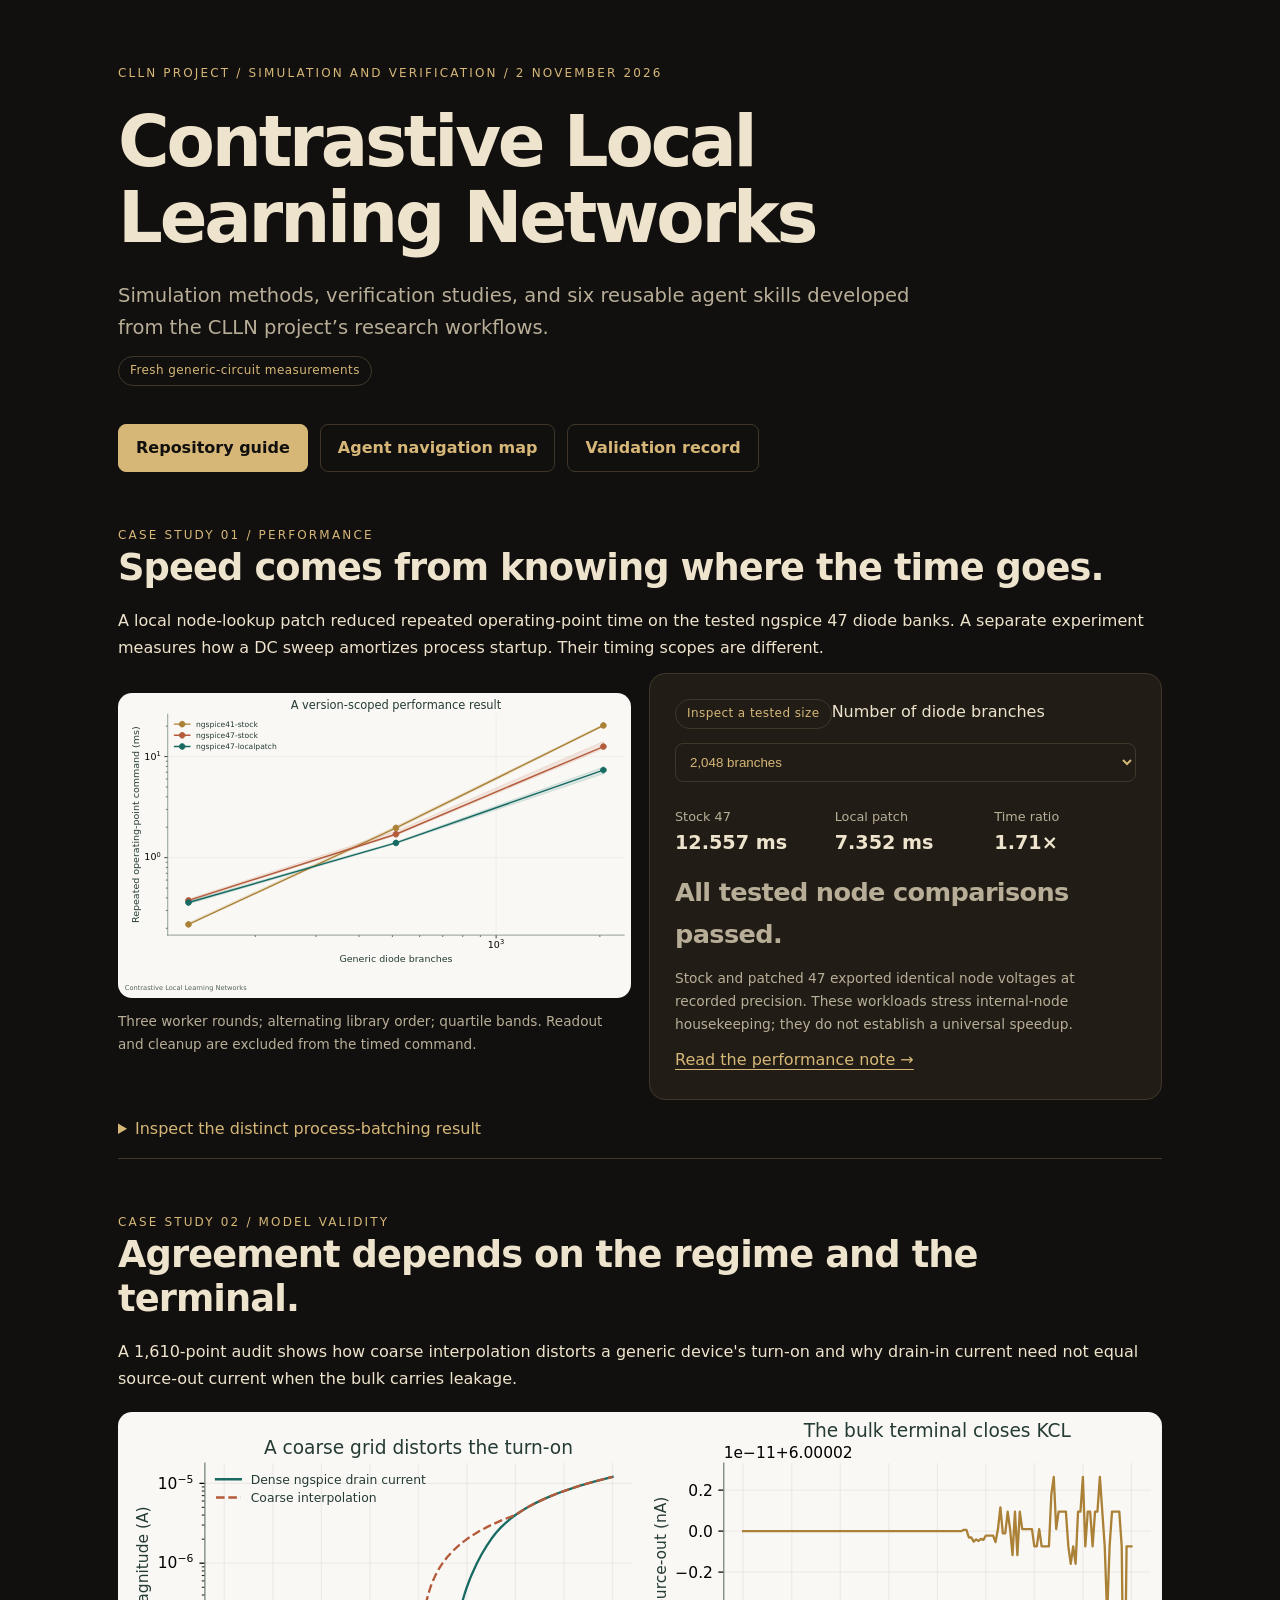
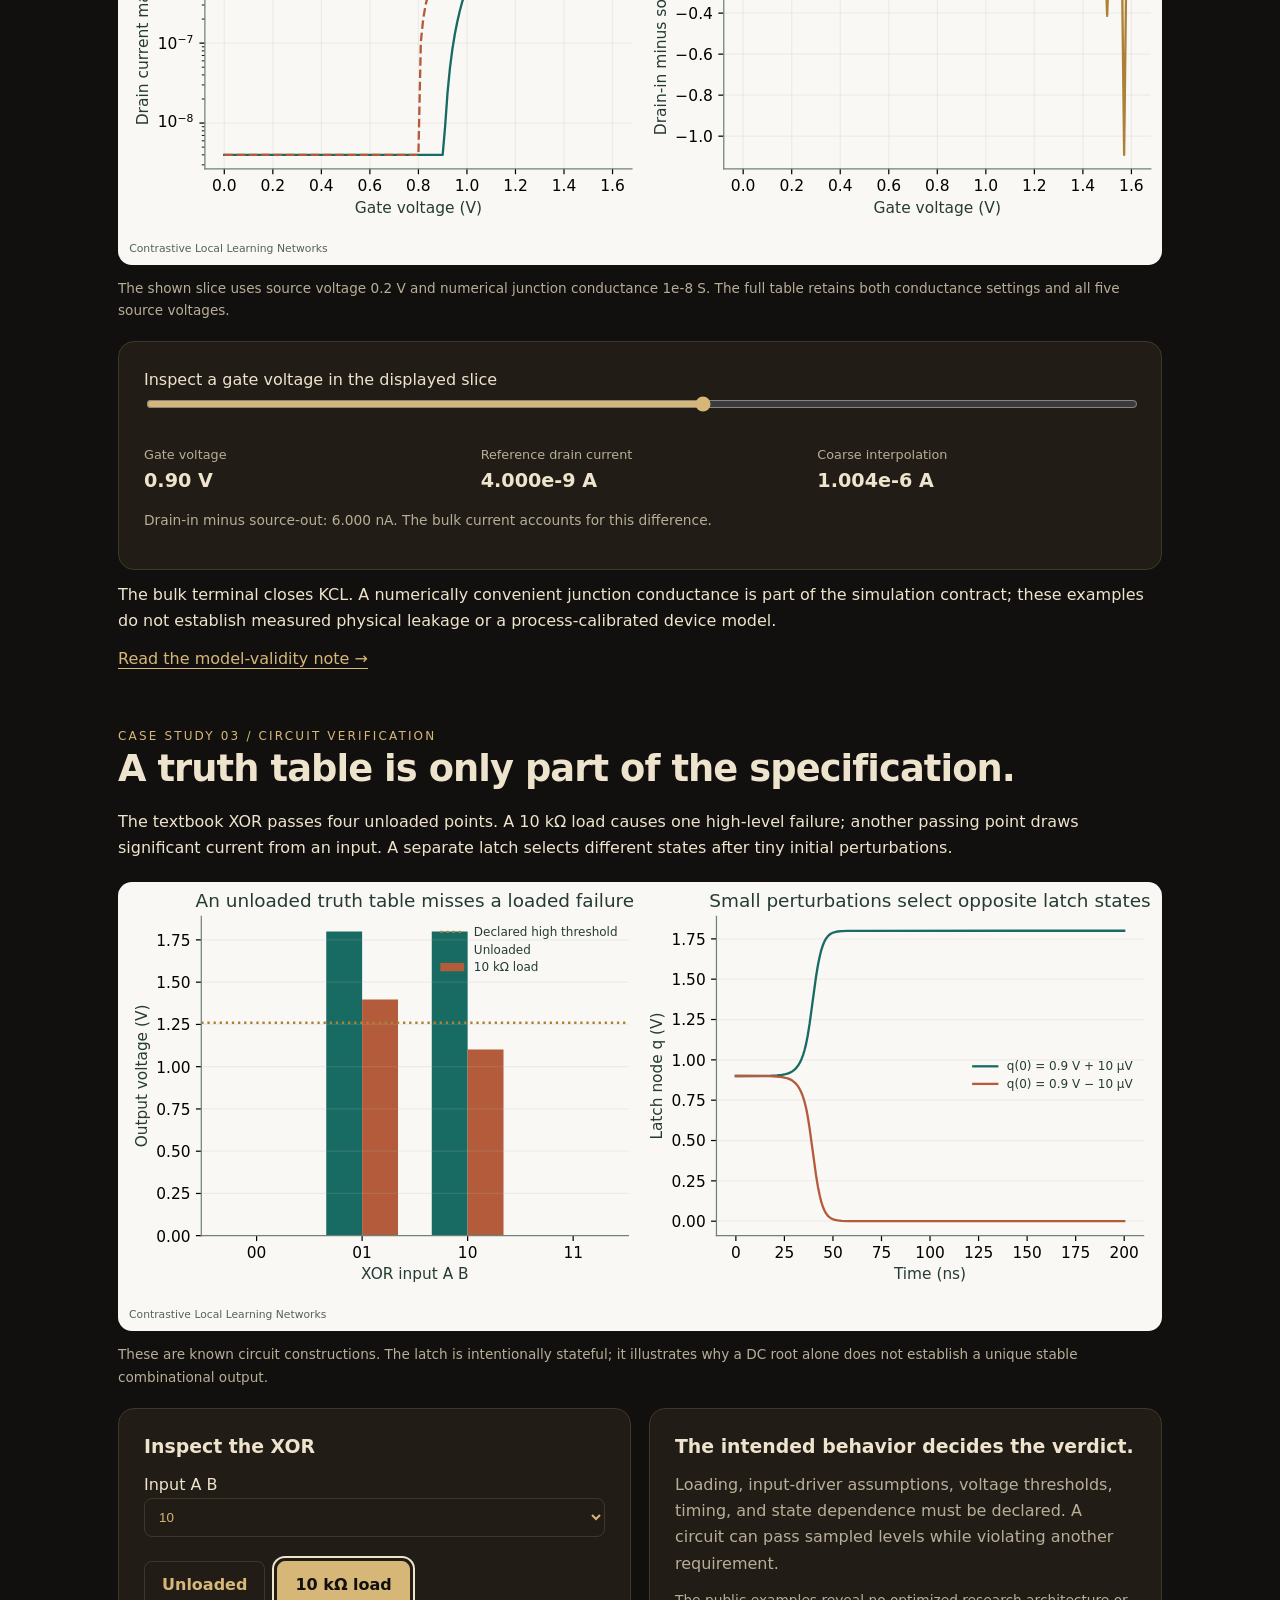
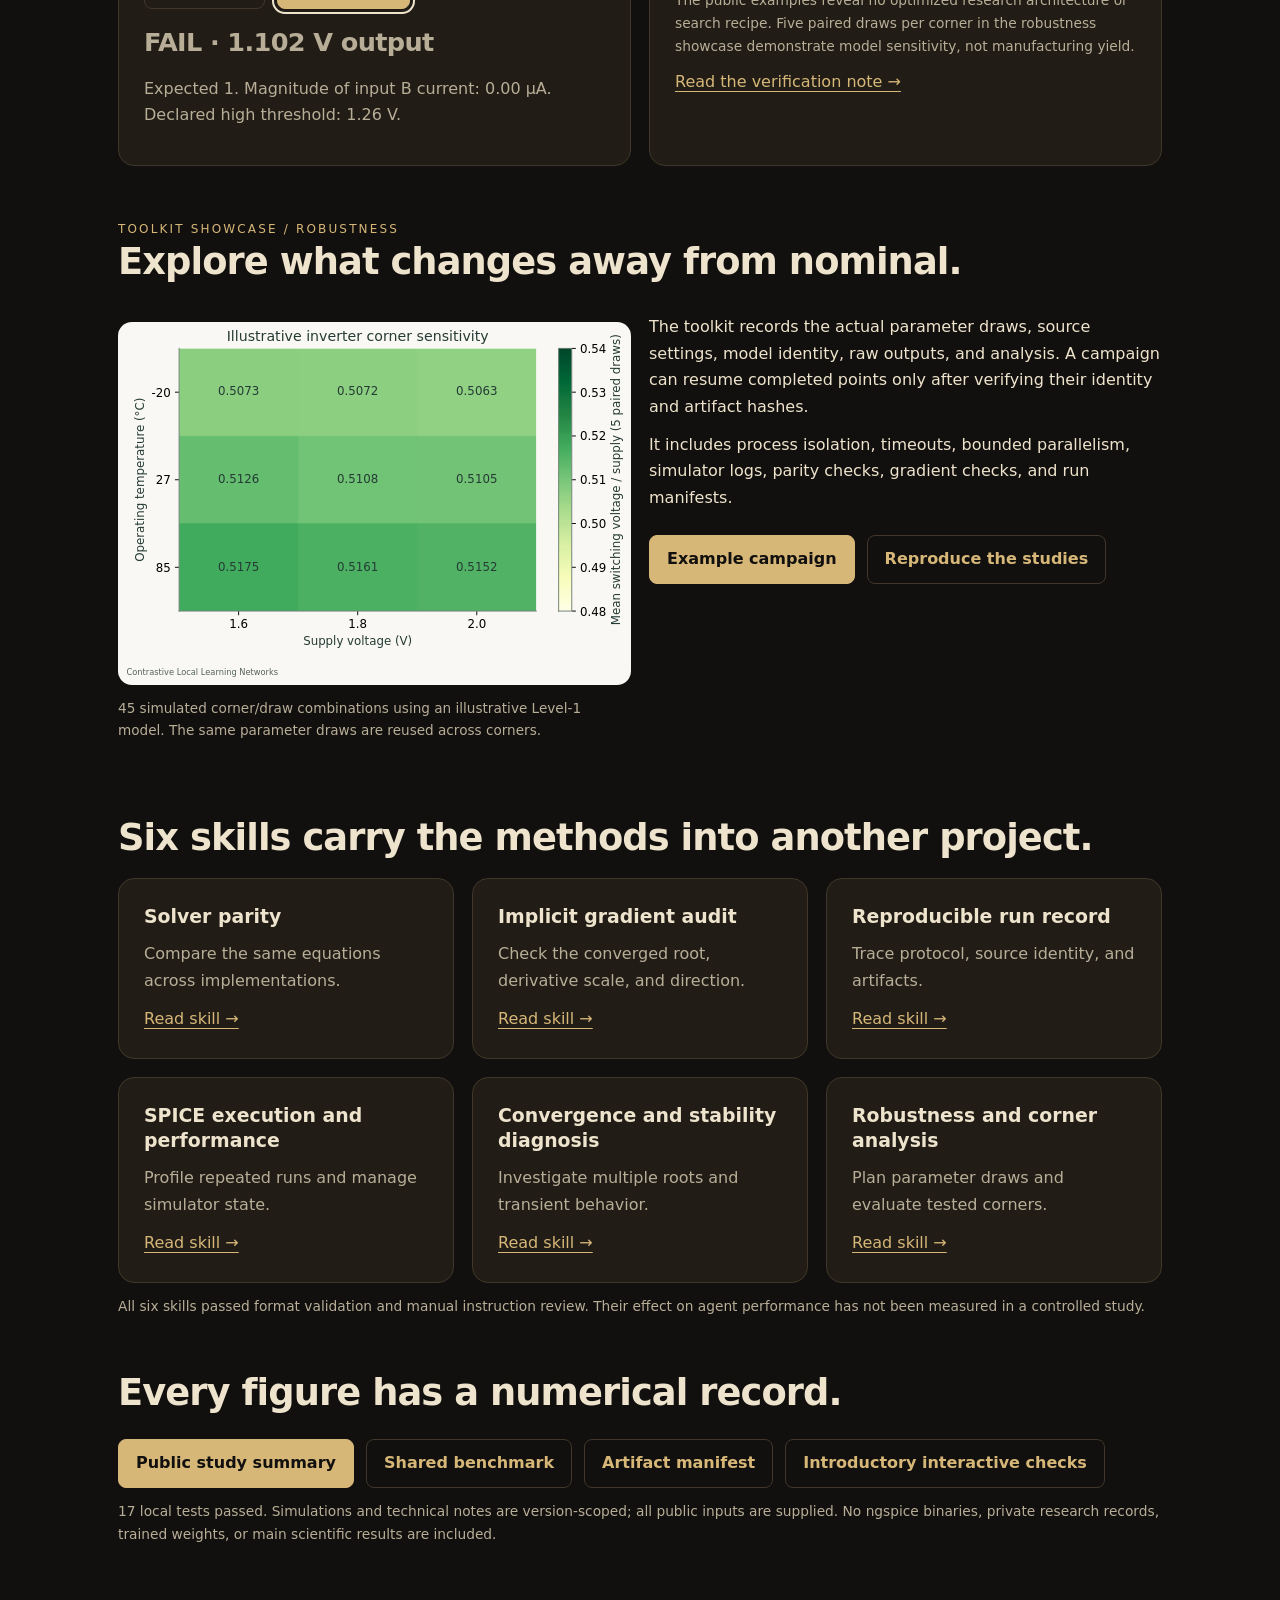
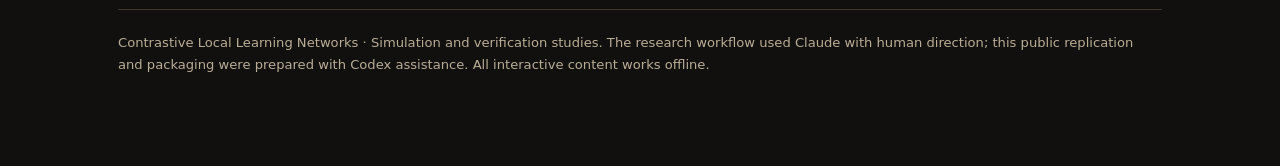
==== docs/index.html @ 623d4ed5 "CLLN simulation methods, verification studies, and reusable skills" ====
<!doctype html><html lang="en"><head><meta charset="utf-8"><meta name="viewport" content="width=device-width,initial-scale=1"><title>Contrastive Local Learning Networks · case studies</title><link rel="stylesheet" href="theme.css"></head><body><main>
<header><div class="eyebrow">CLLN project / simulation and verification / 2 November 2026</div><h1>Contrastive Local<br>Learning Networks</h1><p class="lead">Simulation methods, verification studies, and six reusable agent skills developed from the CLLN project’s research workflows.</p><span class="badge">Fresh generic-circuit measurements</span><div class="actions"><a class="button" href="../README.md">Repository guide</a><a class="button secondary" href="../AGENTS.md">Agent navigation map</a><a class="button secondary" href="validation.md">Validation record</a></div></header>
<section id="performance"><div class="eyebrow">Case study 01 / performance</div><h2>Speed comes from knowing where the time goes.</h2><p>A local node-lookup patch reduced repeated operating-point time on the tested ngspice 47 diode banks. A separate experiment measures how a DC sweep amortizes process startup. Their timing scopes are different.</p><div class="grid two"><figure><img src="figures/shared-performance.svg" alt="Repeated operating-point timing versus diode branches for stock and patched ngspice 47 and a historical ngspice 41 control"><figcaption>Three worker rounds; alternating library order; quartile bands. Readout and cleanup are excluded from the timed command.</figcaption></figure><div class="card"><span class="badge">Inspect a tested size</span><label for="size">Number of diode branches</label><select id="size" class="secondary" style="padding:10px;width:100%;border-radius:8px"><option value="128">128 branches</option><option value="512">512 branches</option><option value="2048" selected>2,048 branches</option></select><div class="kv"><div><span>Stock 47</span><strong id="stock-time"></strong></div><div><span>Local patch</span><strong id="patch-time"></strong></div><div><span>Time ratio</span><strong id="speed-ratio"></strong></div></div><p class="result good">All tested node comparisons passed.</p><p class="fine">Stock and patched 47 exported identical node voltages at recorded precision. These workloads stress internal-node housekeeping; they do not establish a universal speedup.</p><a href="case-studies/01-simulation-performance.pdf">Read the performance note →</a></div></div><details><summary>Inspect the distinct process-batching result</summary><img style="max-width:740px;width:100%" src="figures/batch-performance.svg" alt="Timing ratios for nine separate CLI processes versus one sweep"><p>Nine fresh processes versus one DC sweep, including startup, simulation, and readout. This comparison does not isolate a source patch.</p></details></section>
<section id="validity"><div class="eyebrow">Case study 02 / model validity</div><h2>Agreement depends on the regime and the terminal.</h2><p>A 1,610-point audit shows how coarse interpolation distorts a generic device's turn-on and why drain-in current need not equal source-out current when the bulk carries leakage.</p><figure><img src="figures/approximation-failures.svg" alt="Dense and coarse device current traces, and the nonzero difference between drain-in and source-out currents"><figcaption>The shown slice uses source voltage 0.2 V and numerical junction conductance 1e-8 S. The full table retains both conductance settings and all five source voltages.</figcaption></figure><div class="card"><label for="gate">Inspect a gate voltage in the displayed slice</label><input id="gate" type="range" min="0" max="160" value="90"><div class="kv"><div><span>Gate voltage</span><strong id="gate-v"></strong></div><div><span>Reference drain current</span><strong id="drain-i"></strong></div><div><span>Coarse interpolation</span><strong id="coarse-i"></strong></div></div><p class="fine" id="terminal-difference"></p></div><p>The bulk terminal closes KCL. A numerically convenient junction conductance is part of the simulation contract; these examples do not establish measured physical leakage or a process-calibrated device model.</p><a href="case-studies/02-model-validity.pdf">Read the model-validity note →</a></section>
<section id="verification"><div class="eyebrow">Case study 03 / circuit verification</div><h2>A truth table is only part of the specification.</h2><p>The textbook XOR passes four unloaded points. A 10 kΩ load causes one high-level failure; another passing point draws significant current from an input. A separate latch selects different states after tiny initial perturbations.</p><figure><img src="figures/circuit-verification.svg" alt="XOR output levels with and without load and two latch perturbation trajectories"><figcaption>These are known circuit constructions. The latch is intentionally stateful; it illustrates why a DC root alone does not establish a unique stable combinational output.</figcaption></figure><div class="grid two"><div class="card"><h3>Inspect the XOR</h3><label for="ab">Input A B</label><select id="ab" class="secondary" style="padding:10px;width:100%;border-radius:8px"><option>00</option><option>01</option><option selected>10</option><option>11</option></select><div class="actions"><button id="unloaded" aria-pressed="false" class="secondary">Unloaded</button><button id="loaded" aria-pressed="true">10 kΩ load</button></div><p id="logic-status" class="result" aria-live="polite"></p><p id="logic-detail"></p></div><div class="card"><h3>The intended behavior decides the verdict.</h3><p>Loading, input-driver assumptions, voltage thresholds, timing, and state dependence must be declared. A circuit can pass sampled levels while violating another requirement.</p><p class="fine">The public examples reveal no optimized research architecture or search recipe. Five paired draws per corner in the robustness showcase demonstrate model sensitivity, not manufacturing yield.</p><a href="case-studies/03-circuit-verification.pdf">Read the verification note →</a></div></div></section>
<section id="robustness"><div class="eyebrow">Toolkit showcase / robustness</div><h2>Explore what changes away from nominal.</h2><div class="grid two"><figure><img src="figures/robustness-corners.svg" alt="Inverter switching-voltage fraction across supply and temperature corners"><figcaption>45 simulated corner/draw combinations using an illustrative Level-1 model. The same parameter draws are reused across corners.</figcaption></figure><div><p>The toolkit records the actual parameter draws, source settings, model identity, raw outputs, and analysis. A campaign can resume completed points only after verifying their identity and artifact hashes.</p><p>It includes process isolation, timeouts, bounded parallelism, simulator logs, parity checks, gradient checks, and run manifests.</p><div class="actions"><a class="button" href="../examples/inverter-campaign.json">Example campaign</a><a class="button secondary" href="reproduction.md">Reproduce the studies</a></div></div></div></section>
<section id="skills"><h2>Six skills carry the methods into another project.</h2><div class="grid"><article class="card"><h3>Solver parity</h3><p>Compare the same equations across implementations.</p><a href="../skills/solver-parity/SKILL.md">Read skill →</a></article><article class="card"><h3>Implicit gradient audit</h3><p>Check the converged root, derivative scale, and direction.</p><a href="../skills/implicit-gradient-audit/SKILL.md">Read skill →</a></article><article class="card"><h3>Reproducible run record</h3><p>Trace protocol, source identity, and artifacts.</p><a href="../skills/reproducible-run-record/SKILL.md">Read skill →</a></article><article class="card"><h3>SPICE execution and performance</h3><p>Profile repeated runs and manage simulator state.</p><a href="../skills/spice-execution-performance/SKILL.md">Read skill →</a></article><article class="card"><h3>Convergence and stability diagnosis</h3><p>Investigate multiple roots and transient behavior.</p><a href="../skills/convergence-stability-diagnosis/SKILL.md">Read skill →</a></article><article class="card"><h3>Robustness and corner analysis</h3><p>Plan parameter draws and evaluate tested corners.</p><a href="../skills/robustness-corner-analysis/SKILL.md">Read skill →</a></article></div><p class="fine">All six skills passed format validation and manual instruction review. Their effect on agent performance has not been measured in a controlled study.</p></section>
<section id="evidence"><h2>Every figure has a numerical record.</h2><div class="actions"><a class="button" href="../results/public/summary.json">Public study summary</a><a class="button secondary" href="../results/shared-benchmark/summary.json">Shared benchmark</a><a class="button secondary" href="../results/public/manifest.json">Artifact manifest</a><a class="button secondary" href="walkthrough.html">Introductory interactive checks</a></div><p class="fine">17 local tests passed. Simulations and technical notes are version-scoped; all public inputs are supplied. No ngspice binaries, private research records, trained weights, or main scientific results are included.</p></section>
<footer>Contrastive Local Learning Networks · Simulation and verification studies. The research workflow used Claude with human direction; this public replication and packaging were prepared with Codex assistance. All interactive content works offline.</footer></main><script id="records" type="application/json">{"shared": {"reference_label": "ngspice47-stock", "libraries": {"ngspice47-stock": {"version": "ngspice-47", "klu_enabled": true, "library_sha256": "839a9ac4eeebd0dcf1b819c436999357025070700a6e4b3c24d2d27330be8196", "python": "3.11.13"}, "ngspice47-localpatch": {"version": "ngspice-47", "klu_enabled": true, "library_sha256": "3b3d29fa6c2f2f13d71214499ca2ba5b0a66bf9cce37ceef03983a332153d502", "python": "3.11.13"}, "ngspice41-stock": {"version": "ngspice-41", "klu_enabled": false, "library_sha256": "39d764ca0e3354a4feccc674bb0516221a762ab2433de25902436e4e71dc28b4", "python": "3.11.13"}}, "timing_scope": "Synchronous ngspice run command, including wrapper and simulator setup/teardown; excludes alter/read/cleanup", "load_order_by_repetition": [["ngspice47-stock", "ngspice47-localpatch", "ngspice41-stock"], ["ngspice41-stock", "ngspice47-localpatch", "ngspice47-stock"], ["ngspice47-stock", "ngspice47-localpatch", "ngspice41-stock"]], "repetitions": 3, "samples_per_repetition": 9, "warmup_solves": 2, "sizes": [128, 512, 2048], "comparisons": [{"label": "ngspice47-stock", "branches": 128, "median_op_seconds": 0.00037772953510284424, "p25_op_seconds": 0.00036910921335220337, "p75_op_seconds": 0.00039044395089149475, "reference_to_candidate_ratio": 1.0, "max_all_node_voltage_error_v": 0.0, "parity_passed": true}, {"label": "ngspice47-stock", "branches": 512, "median_op_seconds": 0.0017035529017448425, "p25_op_seconds": 0.0016640648245811462, "p75_op_seconds": 0.0018234997987747192, "reference_to_candidate_ratio": 1.0, "max_all_node_voltage_error_v": 0.0, "parity_passed": true}, {"label": "ngspice47-stock", "branches": 2048, "median_op_seconds": 0.012557286769151688, "p25_op_seconds": 0.011939503252506256, "p75_op_seconds": 0.014081262052059174, "reference_to_candidate_ratio": 1.0, "max_all_node_voltage_error_v": 0.0, "parity_passed": true}, {"label": "ngspice47-localpatch", "branches": 128, "median_op_seconds": 0.0003595612943172455, "p25_op_seconds": 0.0003475695848464966, "p75_op_seconds": 0.00037169456481933594, "reference_to_candidate_ratio": 1.0505289114060443, "max_all_node_voltage_error_v": 0.0, "parity_passed": true}, {"label": "ngspice47-localpatch", "branches": 512, "median_op_seconds": 0.0013981759548187256, "p25_op_seconds": 0.0013752616941928864, "p75_op_seconds": 0.0014300048351287842, "reference_to_candidate_ratio": 1.2184109559842269, "max_all_node_voltage_error_v": 0.0, "parity_passed": true}, {"label": "ngspice47-localpatch", "branches": 2048, "median_op_seconds": 0.007352251559495926, "p25_op_seconds": 0.006761275231838226, "p75_op_seconds": 0.007878750562667847, "reference_to_candidate_ratio": 1.7079511857742558, "max_all_node_voltage_error_v": 0.0, "parity_passed": true}, {"label": "ngspice41-stock", "branches": 128, "median_op_seconds": 0.00021857768297195435, "p25_op_seconds": 0.00021528080105781555, "p75_op_seconds": 0.00022735074162483215, "reference_to_candidate_ratio": 1.7281248934792242, "max_all_node_voltage_error_v": 4.6629367034256575e-15, "parity_passed": true}, {"label": "ngspice41-stock", "branches": 512, "median_op_seconds": 0.00196857750415802, "p25_op_seconds": 0.0018947012722492218, "p75_op_seconds": 0.002052437514066696, "reference_to_candidate_ratio": 0.865372533286907, "max_all_node_voltage_error_v": 4.6629367034256575e-15, "parity_passed": true}, {"label": "ngspice41-stock", "branches": 2048, "median_op_seconds": 0.020312391221523285, "p25_op_seconds": 0.019791342318058014, "p75_op_seconds": 0.02088393270969391, "reference_to_candidate_ratio": 0.6182081977549653, "max_all_node_voltage_error_v": 4.6629367034256575e-15, "parity_passed": true}], "passed": true, "limitations": "One host under shared load; library order alternates across repetitions. These workloads stress internal-node housekeeping, not all simulation costs."}, "points": [{"gmin_s": 1e-08, "source_v": 0.2, "gate_v": 0.0, "overdrive_v": -0.8999999999999999, "drain_in_a": 4.00001e-09, "source_out_a": -2.00001e-09, "bulk_source_a": 6.000020000000001e-09, "terminal_difference_a": 6.0000200000000005e-09, "terminal_kcl_error_a": 8.271806125530277e-25, "coarse_drain_a": 4.00001e-09, "coarse_error_a": 0.0, "coarse_relative_error": 0.0}, {"gmin_s": 1e-08, "source_v": 0.2, "gate_v": 0.01, "overdrive_v": -0.8899999999999999, "drain_in_a": 4.00001e-09, "source_out_a": -2.00001e-09, "bulk_source_a": 6.000020000000001e-09, "terminal_difference_a": 6.0000200000000005e-09, "terminal_kcl_error_a": 8.271806125530277e-25, "coarse_drain_a": 4.00001e-09, "coarse_error_a": 0.0, "coarse_relative_error": 0.0}, {"gmin_s": 1e-08, "source_v": 0.2, "gate_v": 0.02, "overdrive_v": -0.88, "drain_in_a": 4.00001e-09, "source_out_a": -2.00001e-09, "bulk_source_a": 6.000020000000001e-09, "terminal_difference_a": 6.0000200000000005e-09, "terminal_kcl_error_a": 8.271806125530277e-25, "coarse_drain_a": 4.000010000000001e-09, "coarse_error_a": 8.271806125530277e-25, "coarse_relative_error": 2.0679463615166652e-16}, {"gmin_s": 1e-08, "source_v": 0.2, "gate_v": 0.03, "overdrive_v": -0.87, "drain_in_a": 4.00001e-09, "source_out_a": -2.00001e-09, "bulk_source_a": 6.000020000000001e-09, "terminal_difference_a": 6.0000200000000005e-09, "terminal_kcl_error_a": 8.271806125530277e-25, "coarse_drain_a": 4.00001e-09, "coarse_error_a": 0.0, "coarse_relative_error": 0.0}, {"gmin_s": 1e-08, "source_v": 0.2, "gate_v": 0.04, "overdrive_v": -0.86, "drain_in_a": 4.00001e-09, "source_out_a": -2.00001e-09, "bulk_source_a": 6.000020000000001e-09, "terminal_difference_a": 6.0000200000000005e-09, "terminal_kcl_error_a": 8.271806125530277e-25, "coarse_drain_a": 4.00001e-09, "coarse_error_a": 0.0, "coarse_relative_error": 0.0}, {"gmin_s": 1e-08, "source_v": 0.2, "gate_v": 0.05, "overdrive_v": -0.85, "drain_in_a": 4.00001e-09, "source_out_a": -2.00001e-09, "bulk_source_a": 6.000020000000001e-09, "terminal_difference_a": 6.0000200000000005e-09, "terminal_kcl_error_a": 8.271806125530277e-25, "coarse_drain_a": 4.00001e-09, "coarse_error_a": 0.0, "coarse_relative_error": 0.0}, {"gmin_s": 1e-08, "source_v": 0.2, "gate_v": 0.06, "overdrive_v": -0.84, "drain_in_a": 4.00001e-09, "source_out_a": -2.00001e-09, "bulk_source_a": 6.000020000000001e-09, "terminal_difference_a": 6.0000200000000005e-09, "terminal_kcl_error_a": 8.271806125530277e-25, "coarse_drain_a": 4.00001e-09, "coarse_error_a": 0.0, "coarse_relative_error": 0.0}, {"gmin_s": 1e-08, "source_v": 0.2, "gate_v": 0.07, "overdrive_v": -0.83, "drain_in_a": 4.00001e-09, "source_out_a": -2.00001e-09, "bulk_source_a": 6.000020000000001e-09, "terminal_difference_a": 6.0000200000000005e-09, "terminal_kcl_error_a": 8.271806125530277e-25, "coarse_drain_a": 4.00001e-09, "coarse_error_a": 0.0, "coarse_relative_error": 0.0}, {"gmin_s": 1e-08, "source_v": 0.2, "gate_v": 0.08, "overdrive_v": -0.82, "drain_in_a": 4.00001e-09, "source_out_a": -2.00001e-09, "bulk_source_a": 6.000020000000001e-09, "terminal_difference_a": 6.0000200000000005e-09, "terminal_kcl_error_a": 8.271806125530277e-25, "coarse_drain_a": 4.00001e-09, "coarse_error_a": 0.0, "coarse_relative_error": 0.0}, {"gmin_s": 1e-08, "source_v": 0.2, "gate_v": 0.09, "overdrive_v": -0.8099999999999999, "drain_in_a": 4.00001e-09, "source_out_a": -2.00001e-09, "bulk_source_a": 6.000020000000001e-09, "terminal_difference_a": 6.0000200000000005e-09, "terminal_kcl_error_a": 8.271806125530277e-25, "coarse_drain_a": 4.00001e-09, "coarse_error_a": 0.0, "coarse_relative_error": 0.0}, {"gmin_s": 1e-08, "source_v": 0.2, "gate_v": 0.09999999999999999, "overdrive_v": -0.7999999999999999, "drain_in_a": 4.00001e-09, "source_out_a": -2.00001e-09, "bulk_source_a": 6.000020000000001e-09, "terminal_difference_a": 6.0000200000000005e-09, "terminal_kcl_error_a": 8.271806125530277e-25, "coarse_drain_a": 4.00001e-09, "coarse_error_a": 0.0, "coarse_relative_error": 0.0}, {"gmin_s": 1e-08, "source_v": 0.2, "gate_v": 0.11, "overdrive_v": -0.7899999999999999, "drain_in_a": 4.00001e-09, "source_out_a": -2.00001e-09, "bulk_source_a": 6.000020000000001e-09, "terminal_difference_a": 6.0000200000000005e-09, "terminal_kcl_error_a": 8.271806125530277e-25, "coarse_drain_a": 4.00001e-09, "coarse_error_a": 0.0, "coarse_relative_error": 0.0}, {"gmin_s": 1e-08, "source_v": 0.2, "gate_v": 0.12, "overdrive_v": -0.78, "drain_in_a": 4.00001e-09, "source_out_a": -2.00001e-09, "bulk_source_a": 6.000020000000001e-09, "terminal_difference_a": 6.0000200000000005e-09, "terminal_kcl_error_a": 8.271806125530277e-25, "coarse_drain_a": 4.00001e-09, "coarse_error_a": 0.0, "coarse_relative_error": 0.0}, {"gmin_s": 1e-08, "source_v": 0.2, "gate_v": 0.13, "overdrive_v": -0.77, "drain_in_a": 4.00001e-09, "source_out_a": -2.00001e-09, "bulk_source_a": 6.000020000000001e-09, "terminal_difference_a": 6.0000200000000005e-09, "terminal_kcl_error_a": 8.271806125530277e-25, "coarse_drain_a": 4.00001e-09, "coarse_error_a": 0.0, "coarse_relative_error": 0.0}, {"gmin_s": 1e-08, "source_v": 0.2, "gate_v": 0.14, "overdrive_v": -0.76, "drain_in_a": 4.00001e-09, "source_out_a": -2.00001e-09, "bulk_source_a": 6.000020000000001e-09, "terminal_difference_a": 6.0000200000000005e-09, "terminal_kcl_error_a": 8.271806125530277e-25, "coarse_drain_a": 4.00001e-09, "coarse_error_a": 0.0, "coarse_relative_error": 0.0}, {"gmin_s": 1e-08, "source_v": 0.2, "gate_v": 0.15, "overdrive_v": -0.75, "drain_in_a": 4.00001e-09, "source_out_a": -2.00001e-09, "bulk_source_a": 6.000020000000001e-09, "terminal_difference_a": 6.0000200000000005e-09, "terminal_kcl_error_a": 8.271806125530277e-25, "coarse_drain_a": 4.00001e-09, "coarse_error_a": 0.0, "coarse_relative_error": 0.0}, {"gmin_s": 1e-08, "source_v": 0.2, "gate_v": 0.16, "overdrive_v": -0.74, "drain_in_a": 4.00001e-09, "source_out_a": -2.00001e-09, "bulk_source_a": 6.000020000000001e-09, "terminal_difference_a": 6.0000200000000005e-09, "terminal_kcl_error_a": 8.271806125530277e-25, "coarse_drain_a": 4.00001e-09, "coarse_error_a": 0.0, "coarse_relative_error": 0.0}, {"gmin_s": 1e-08, "source_v": 0.2, "gate_v": 0.17, "overdrive_v": -0.73, "drain_in_a": 4.00001e-09, "source_out_a": -2.00001e-09, "bulk_source_a": 6.000020000000001e-09, "terminal_difference_a": 6.0000200000000005e-09, "terminal_kcl_error_a": 8.271806125530277e-25, "coarse_drain_a": 4.00001e-09, "coarse_error_a": 0.0, "coarse_relative_error": 0.0}, {"gmin_s": 1e-08, "source_v": 0.2, "gate_v": 0.18, "overdrive_v": -0.72, "drain_in_a": 4.00001e-09, "source_out_a": -2.00001e-09, "bulk_source_a": 6.000020000000001e-09, "terminal_difference_a": 6.0000200000000005e-09, "terminal_kcl_error_a": 8.271806125530277e-25, "coarse_drain_a": 4.00001e-09, "coarse_error_a": 0.0, "coarse_relative_error": 0.0}, {"gmin_s": 1e-08, "source_v": 0.2, "gate_v": 0.19, "overdrive_v": -0.71, "drain_in_a": 4.00001e-09, "source_out_a": -2.00001e-09, "bulk_source_a": 6.000020000000001e-09, "terminal_difference_a": 6.0000200000000005e-09, "terminal_kcl_error_a": 8.271806125530277e-25, "coarse_drain_a": 4.00001e-09, "coarse_error_a": 0.0, "coarse_relative_error": 0.0}, {"gmin_s": 1e-08, "source_v": 0.2, "gate_v": 0.2, "overdrive_v": -0.7, "drain_in_a": 4.00001e-09, "source_out_a": -2.00001e-09, "bulk_source_a": 6.000020000000001e-09, "terminal_difference_a": 6.0000200000000005e-09, "terminal_kcl_error_a": 8.271806125530277e-25, "coarse_drain_a": 4.00001e-09, "coarse_error_a": 0.0, "coarse_relative_error": 0.0}, {"gmin_s": 1e-08, "source_v": 0.2, "gate_v": 0.21, "overdrive_v": -0.69, "drain_in_a": 4.00001e-09, "source_out_a": -2.00001e-09, "bulk_source_a": 6.000020000000001e-09, "terminal_difference_a": 6.0000200000000005e-09, "terminal_kcl_error_a": 8.271806125530277e-25, "coarse_drain_a": 4.00001e-09, "coarse_error_a": 0.0, "coarse_relative_error": 0.0}, {"gmin_s": 1e-08, "source_v": 0.2, "gate_v": 0.2200000000000001, "overdrive_v": -0.6799999999999998, "drain_in_a": 4.00001e-09, "source_out_a": -2.00001e-09, "bulk_source_a": 6.000020000000001e-09, "terminal_difference_a": 6.0000200000000005e-09, "terminal_kcl_error_a": 8.271806125530277e-25, "coarse_drain_a": 4.00001e-09, "coarse_error_a": 0.0, "coarse_relative_error": 0.0}, {"gmin_s": 1e-08, "source_v": 0.2, "gate_v": 0.2300000000000001, "overdrive_v": -0.6699999999999999, "drain_in_a": 4.00001e-09, "source_out_a": -2.00001e-09, "bulk_source_a": 6.000020000000001e-09, "terminal_difference_a": 6.0000200000000005e-09, "terminal_kcl_error_a": 8.271806125530277e-25, "coarse_drain_a": 4.00001e-09, "coarse_error_a": 0.0, "coarse_relative_error": 0.0}, {"gmin_s": 1e-08, "source_v": 0.2, "gate_v": 0.2400000000000001, "overdrive_v": -0.6599999999999999, "drain_in_a": 4.00001e-09, "source_out_a": -2.00001e-09, "bulk_source_a": 6.000020000000001e-09, "terminal_difference_a": 6.0000200000000005e-09, "terminal_kcl_error_a": 8.271806125530277e-25, "coarse_drain_a": 4.00001e-09, "coarse_error_a": 0.0, "coarse_relative_error": 0.0}, {"gmin_s": 1e-08, "source_v": 0.2, "gate_v": 0.2500000000000001, "overdrive_v": -0.6499999999999999, "drain_in_a": 4.00001e-09, "source_out_a": -2.00001e-09, "bulk_source_a": 6.000020000000001e-09, "terminal_difference_a": 6.0000200000000005e-09, "terminal_kcl_error_a": 8.271806125530277e-25, "coarse_drain_a": 4.00001e-09, "coarse_error_a": 0.0, "coarse_relative_error": 0.0}, {"gmin_s": 1e-08, "source_v": 0.2, "gate_v": 0.2600000000000001, "overdrive_v": -0.6399999999999999, "drain_in_a": 4.00001e-09, "source_out_a": -2.00001e-09, "bulk_source_a": 6.000020000000001e-09, "terminal_difference_a": 6.0000200000000005e-09, "terminal_kcl_error_a": 8.271806125530277e-25, "coarse_drain_a": 4.00001e-09, "coarse_error_a": 0.0, "coarse_relative_error": 0.0}, {"gmin_s": 1e-08, "source_v": 0.2, "gate_v": 0.2700000000000001, "overdrive_v": -0.6299999999999999, "drain_in_a": 4.00001e-09, "source_out_a": -2.00001e-09, "bulk_source_a": 6.000020000000001e-09, "terminal_difference_a": 6.0000200000000005e-09, "terminal_kcl_error_a": 8.271806125530277e-25, "coarse_drain_a": 4.00001e-09, "coarse_error_a": 0.0, "coarse_relative_error": 0.0}, {"gmin_s": 1e-08, "source_v": 0.2, "gate_v": 0.2800000000000001, "overdrive_v": -0.6199999999999999, "drain_in_a": 4.00001e-09, "source_out_a": -2.00001e-09, "bulk_source_a": 6.000020000000001e-09, "terminal_difference_a": 6.0000200000000005e-09, "terminal_kcl_error_a": 8.271806125530277e-25, "coarse_drain_a": 4.00001e-09, "coarse_error_a": 0.0, "coarse_relative_error": 0.0}, {"gmin_s": 1e-08, "source_v": 0.2, "gate_v": 0.2900000000000001, "overdrive_v": -0.6099999999999999, "drain_in_a": 4.00001e-09, "source_out_a": -2.00001e-09, "bulk_source_a": 6.000020000000001e-09, "terminal_difference_a": 6.0000200000000005e-09, "terminal_kcl_error_a": 8.271806125530277e-25, "coarse_drain_a": 4.00001e-09, "coarse_error_a": 0.0, "coarse_relative_error": 0.0}, {"gmin_s": 1e-08, "source_v": 0.2, "gate_v": 0.3000000000000001, "overdrive_v": -0.5999999999999999, "drain_in_a": 4.00001e-09, "source_out_a": -2.00001e-09, "bulk_source_a": 6.000020000000001e-09, "terminal_difference_a": 6.0000200000000005e-09, "terminal_kcl_error_a": 8.271806125530277e-25, "coarse_drain_a": 4.00001e-09, "coarse_error_a": 0.0, "coarse_relative_error": 0.0}, {"gmin_s": 1e-08, "source_v": 0.2, "gate_v": 0.3100000000000001, "overdrive_v": -0.5899999999999999, "drain_in_a": 4.00001e-09, "source_out_a": -2.00001e-09, "bulk_source_a": 6.000020000000001e-09, "terminal_difference_a": 6.0000200000000005e-09, "terminal_kcl_error_a": 8.271806125530277e-25, "coarse_drain_a": 4.00001e-09, "coarse_error_a": 0.0, "coarse_relative_error": 0.0}, {"gmin_s": 1e-08, "source_v": 0.2, "gate_v": 0.3200000000000001, "overdrive_v": -0.5799999999999998, "drain_in_a": 4.00001e-09, "source_out_a": -2.00001e-09, "bulk_source_a": 6.000020000000001e-09, "terminal_difference_a": 6.0000200000000005e-09, "terminal_kcl_error_a": 8.271806125530277e-25, "coarse_drain_a": 4.00001e-09, "coarse_error_a": 0.0, "coarse_relative_error": 0.0}, {"gmin_s": 1e-08, "source_v": 0.2, "gate_v": 0.3300000000000001, "overdrive_v": -0.5699999999999998, "drain_in_a": 4.00001e-09, "source_out_a": -2.00001e-09, "bulk_source_a": 6.000020000000001e-09, "terminal_difference_a": 6.0000200000000005e-09, "terminal_kcl_error_a": 8.271806125530277e-25, "coarse_drain_a": 4.00001e-09, "coarse_error_a": 0.0, "coarse_relative_error": 0.0}, {"gmin_s": 1e-08, "source_v": 0.2, "gate_v": 0.3400000000000001, "overdrive_v": -0.5599999999999998, "drain_in_a": 4.00001e-09, "source_out_a": -2.00001e-09, "bulk_source_a": 6.000020000000001e-09, "terminal_difference_a": 6.0000200000000005e-09, "terminal_kcl_error_a": 8.271806125530277e-25, "coarse_drain_a": 4.00001e-09, "coarse_error_a": 0.0, "coarse_relative_error": 0.0}, {"gmin_s": 1e-08, "source_v": 0.2, "gate_v": 0.3500000000000001, "overdrive_v": -0.5499999999999998, "drain_in_a": 4.00001e-09, "source_out_a": -2.00001e-09, "bulk_source_a": 6.000020000000001e-09, "terminal_difference_a": 6.0000200000000005e-09, "terminal_kcl_error_a": 8.271806125530277e-25, "coarse_drain_a": 4.00001e-09, "coarse_error_a": 0.0, "coarse_relative_error": 0.0}, {"gmin_s": 1e-08, "source_v": 0.2, "gate_v": 0.3600000000000002, "overdrive_v": -0.5399999999999998, "drain_in_a": 4.00001e-09, "source_out_a": -2.00001e-09, "bulk_source_a": 6.000020000000001e-09, "terminal_difference_a": 6.0000200000000005e-09, "terminal_kcl_error_a": 8.271806125530277e-25, "coarse_drain_a": 4.00001e-09, "coarse_error_a": 0.0, "coarse_relative_error": 0.0}, {"gmin_s": 1e-08, "source_v": 0.2, "gate_v": 0.3700000000000002, "overdrive_v": -0.5299999999999998, "drain_in_a": 4.00001e-09, "source_out_a": -2.00001e-09, "bulk_source_a": 6.000020000000001e-09, "terminal_difference_a": 6.0000200000000005e-09, "terminal_kcl_error_a": 8.271806125530277e-25, "coarse_drain_a": 4.00001e-09, "coarse_error_a": 0.0, "coarse_relative_error": 0.0}, {"gmin_s": 1e-08, "source_v": 0.2, "gate_v": 0.3800000000000002, "overdrive_v": -0.5199999999999998, "drain_in_a": 4.00001e-09, "source_out_a": -2.00001e-09, "bulk_source_a": 6.000020000000001e-09, "terminal_difference_a": 6.0000200000000005e-09, "terminal_kcl_error_a": 8.271806125530277e-25, "coarse_drain_a": 4.00001e-09, "coarse_error_a": 0.0, "coarse_relative_error": 0.0}, {"gmin_s": 1e-08, "source_v": 0.2, "gate_v": 0.3900000000000002, "overdrive_v": -0.5099999999999998, "drain_in_a": 4.00001e-09, "source_out_a": -2.00001e-09, "bulk_source_a": 6.000020000000001e-09, "terminal_difference_a": 6.0000200000000005e-09, "terminal_kcl_error_a": 8.271806125530277e-25, "coarse_drain_a": 4.00001e-09, "coarse_error_a": 0.0, "coarse_relative_error": 0.0}, {"gmin_s": 1e-08, "source_v": 0.2, "gate_v": 0.4000000000000002, "overdrive_v": -0.4999999999999998, "drain_in_a": 4.00001e-09, "source_out_a": -2.00001e-09, "bulk_source_a": 6.000020000000001e-09, "terminal_difference_a": 6.0000200000000005e-09, "terminal_kcl_error_a": 8.271806125530277e-25, "coarse_drain_a": 4.00001e-09, "coarse_error_a": 0.0, "coarse_relative_error": 0.0}, {"gmin_s": 1e-08, "source_v": 0.2, "gate_v": 0.4100000000000002, "overdrive_v": -0.48999999999999977, "drain_in_a": 4.00001e-09, "source_out_a": -2.00001e-09, "bulk_source_a": 6.000020000000001e-09, "terminal_difference_a": 6.0000200000000005e-09, "terminal_kcl_error_a": 8.271806125530277e-25, "coarse_drain_a": 4.00001e-09, "coarse_error_a": 0.0, "coarse_relative_error": 0.0}, {"gmin_s": 1e-08, "source_v": 0.2, "gate_v": 0.4200000000000002, "overdrive_v": -0.47999999999999976, "drain_in_a": 4.00001e-09, "source_out_a": -2.00001e-09, "bulk_source_a": 6.000020000000001e-09, "terminal_difference_a": 6.0000200000000005e-09, "terminal_kcl_error_a": 8.271806125530277e-25, "coarse_drain_a": 4.00001e-09, "coarse_error_a": 0.0, "coarse_relative_error": 0.0}, {"gmin_s": 1e-08, "source_v": 0.2, "gate_v": 0.4300000000000002, "overdrive_v": -0.46999999999999975, "drain_in_a": 4.00001e-09, "source_out_a": -2.00001e-09, "bulk_source_a": 6.000020000000001e-09, "terminal_difference_a": 6.0000200000000005e-09, "terminal_kcl_error_a": 8.271806125530277e-25, "coarse_drain_a": 4.00001e-09, "coarse_error_a": 0.0, "coarse_relative_error": 0.0}, {"gmin_s": 1e-08, "source_v": 0.2, "gate_v": 0.4400000000000002, "overdrive_v": -0.45999999999999974, "drain_in_a": 4.00001e-09, "source_out_a": -2.00001e-09, "bulk_source_a": 6.000020000000001e-09, "terminal_difference_a": 6.0000200000000005e-09, "terminal_kcl_error_a": 8.271806125530277e-25, "coarse_drain_a": 4.00001e-09, "coarse_error_a": 0.0, "coarse_relative_error": 0.0}, {"gmin_s": 1e-08, "source_v": 0.2, "gate_v": 0.4500000000000002, "overdrive_v": -0.4499999999999998, "drain_in_a": 4.00001e-09, "source_out_a": -2.00001e-09, "bulk_source_a": 6.000020000000001e-09, "terminal_difference_a": 6.0000200000000005e-09, "terminal_kcl_error_a": 8.271806125530277e-25, "coarse_drain_a": 4.00001e-09, "coarse_error_a": 0.0, "coarse_relative_error": 0.0}, {"gmin_s": 1e-08, "source_v": 0.2, "gate_v": 0.4600000000000002, "overdrive_v": -0.4399999999999998, "drain_in_a": 4.00001e-09, "source_out_a": -2.00001e-09, "bulk_source_a": 6.000020000000001e-09, "terminal_difference_a": 6.0000200000000005e-09, "terminal_kcl_error_a": 8.271806125530277e-25, "coarse_drain_a": 4.00001e-09, "coarse_error_a": 0.0, "coarse_relative_error": 0.0}, {"gmin_s": 1e-08, "source_v": 0.2, "gate_v": 0.4700000000000003, "overdrive_v": -0.42999999999999966, "drain_in_a": 4.00001e-09, "source_out_a": -2.00001e-09, "bulk_source_a": 6.000020000000001e-09, "terminal_difference_a": 6.0000200000000005e-09, "terminal_kcl_error_a": 8.271806125530277e-25, "coarse_drain_a": 4.00001e-09, "coarse_error_a": 0.0, "coarse_relative_error": 0.0}, {"gmin_s": 1e-08, "source_v": 0.2, "gate_v": 0.4800000000000003, "overdrive_v": -0.41999999999999965, "drain_in_a": 4.00001e-09, "source_out_a": -2.00001e-09, "bulk_source_a": 6.000020000000001e-09, "terminal_difference_a": 6.0000200000000005e-09, "terminal_kcl_error_a": 8.271806125530277e-25, "coarse_drain_a": 4.00001e-09, "coarse_error_a": 0.0, "coarse_relative_error": 0.0}, {"gmin_s": 1e-08, "source_v": 0.2, "gate_v": 0.4900000000000003, "overdrive_v": -0.40999999999999964, "drain_in_a": 4.00001e-09, "source_out_a": -2.00001e-09, "bulk_source_a": 6.000020000000001e-09, "terminal_difference_a": 6.0000200000000005e-09, "terminal_kcl_error_a": 8.271806125530277e-25, "coarse_drain_a": 4.00001e-09, "coarse_error_a": 0.0, "coarse_relative_error": 0.0}, {"gmin_s": 1e-08, "source_v": 0.2, "gate_v": 0.5000000000000002, "overdrive_v": -0.39999999999999974, "drain_in_a": 4.00001e-09, "source_out_a": -2.00001e-09, "bulk_source_a": 6.000020000000001e-09, "terminal_difference_a": 6.0000200000000005e-09, "terminal_kcl_error_a": 8.271806125530277e-25, "coarse_drain_a": 4.00001e-09, "coarse_error_a": 0.0, "coarse_relative_error": 0.0}, {"gmin_s": 1e-08, "source_v": 0.2, "gate_v": 0.5100000000000002, "overdrive_v": -0.38999999999999974, "drain_in_a": 4.00001e-09, "source_out_a": -2.00001e-09, "bulk_source_a": 6.000020000000001e-09, "terminal_difference_a": 6.0000200000000005e-09, "terminal_kcl_error_a": 8.271806125530277e-25, "coarse_drain_a": 4.00001e-09, "coarse_error_a": 0.0, "coarse_relative_error": 0.0}, {"gmin_s": 1e-08, "source_v": 0.2, "gate_v": 0.5200000000000002, "overdrive_v": -0.3799999999999997, "drain_in_a": 4.00001e-09, "source_out_a": -2.00001e-09, "bulk_source_a": 6.000020000000001e-09, "terminal_difference_a": 6.0000200000000005e-09, "terminal_kcl_error_a": 8.271806125530277e-25, "coarse_drain_a": 4.00001e-09, "coarse_error_a": 0.0, "coarse_relative_error": 0.0}, {"gmin_s": 1e-08, "source_v": 0.2, "gate_v": 0.5300000000000002, "overdrive_v": -0.3699999999999997, "drain_in_a": 4.00001e-09, "source_out_a": -2.00001e-09, "bulk_source_a": 6.000020000000001e-09, "terminal_difference_a": 6.0000200000000005e-09, "terminal_kcl_error_a": 8.271806125530277e-25, "coarse_drain_a": 4.00001e-09, "coarse_error_a": 0.0, "coarse_relative_error": 0.0}, {"gmin_s": 1e-08, "source_v": 0.2, "gate_v": 0.5400000000000003, "overdrive_v": -0.3599999999999997, "drain_in_a": 4.00001e-09, "source_out_a": -2.00001e-09, "bulk_source_a": 6.000020000000001e-09, "terminal_difference_a": 6.0000200000000005e-09, "terminal_kcl_error_a": 8.271806125530277e-25, "coarse_drain_a": 4.00001e-09, "coarse_error_a": 0.0, "coarse_relative_error": 0.0}, {"gmin_s": 1e-08, "source_v": 0.2, "gate_v": 0.5500000000000003, "overdrive_v": -0.3499999999999997, "drain_in_a": 4.00001e-09, "source_out_a": -2.00001e-09, "bulk_source_a": 6.000020000000001e-09, "terminal_difference_a": 6.0000200000000005e-09, "terminal_kcl_error_a": 8.271806125530277e-25, "coarse_drain_a": 4.00001e-09, "coarse_error_a": 0.0, "coarse_relative_error": 0.0}, {"gmin_s": 1e-08, "source_v": 0.2, "gate_v": 0.5600000000000003, "overdrive_v": -0.3399999999999997, "drain_in_a": 4.00001e-09, "source_out_a": -2.00001e-09, "bulk_source_a": 6.000020000000001e-09, "terminal_difference_a": 6.0000200000000005e-09, "terminal_kcl_error_a": 8.271806125530277e-25, "coarse_drain_a": 4.00001e-09, "coarse_error_a": 0.0, "coarse_relative_error": 0.0}, {"gmin_s": 1e-08, "source_v": 0.2, "gate_v": 0.5700000000000003, "overdrive_v": -0.3299999999999997, "drain_in_a": 4.00001e-09, "source_out_a": -2.00001e-09, "bulk_source_a": 6.000020000000001e-09, "terminal_difference_a": 6.0000200000000005e-09, "terminal_kcl_error_a": 8.271806125530277e-25, "coarse_drain_a": 4.00001e-09, "coarse_error_a": 0.0, "coarse_relative_error": 0.0}, {"gmin_s": 1e-08, "source_v": 0.2, "gate_v": 0.5800000000000003, "overdrive_v": -0.3199999999999997, "drain_in_a": 4.00001e-09, "source_out_a": -2.00001e-09, "bulk_source_a": 6.000020000000001e-09, "terminal_difference_a": 6.0000200000000005e-09, "terminal_kcl_error_a": 8.271806125530277e-25, "coarse_drain_a": 4.00001e-09, "coarse_error_a": 0.0, "coarse_relative_error": 0.0}, {"gmin_s": 1e-08, "source_v": 0.2, "gate_v": 0.5900000000000003, "overdrive_v": -0.30999999999999966, "drain_in_a": 4.00001e-09, "source_out_a": -2.00001e-09, "bulk_source_a": 6.000020000000001e-09, "terminal_difference_a": 6.0000200000000005e-09, "terminal_kcl_error_a": 8.271806125530277e-25, "coarse_drain_a": 4.000010000000001e-09, "coarse_error_a": 8.271806125530277e-25, "coarse_relative_error": 2.0679463615166652e-16}, {"gmin_s": 1e-08, "source_v": 0.2, "gate_v": 0.6000000000000003, "overdrive_v": -0.29999999999999966, "drain_in_a": 4.00001e-09, "source_out_a": -2.00001e-09, "bulk_source_a": 6.000020000000001e-09, "terminal_difference_a": 6.0000200000000005e-09, "terminal_kcl_error_a": 8.271806125530277e-25, "coarse_drain_a": 4.000009999999999e-09, "coarse_error_a": 8.271806125530277e-25, "coarse_relative_error": 2.0679463615166652e-16}, {"gmin_s": 1e-08, "source_v": 0.2, "gate_v": 0.6100000000000003, "overdrive_v": -0.28999999999999965, "drain_in_a": 4.00001e-09, "source_out_a": -2.00001e-09, "bulk_source_a": 6.000020000000001e-09, "terminal_difference_a": 6.0000200000000005e-09, "terminal_kcl_error_a": 8.271806125530277e-25, "coarse_drain_a": 4.00001e-09, "coarse_error_a": 0.0, "coarse_relative_error": 0.0}, {"gmin_s": 1e-08, "source_v": 0.2, "gate_v": 0.6200000000000003, "overdrive_v": -0.27999999999999964, "drain_in_a": 4.00001e-09, "source_out_a": -2.00001e-09, "bulk_source_a": 6.000020000000001e-09, "terminal_difference_a": 6.0000200000000005e-09, "terminal_kcl_error_a": 8.271806125530277e-25, "coarse_drain_a": 4.00001e-09, "coarse_error_a": 0.0, "coarse_relative_error": 0.0}, {"gmin_s": 1e-08, "source_v": 0.2, "gate_v": 0.6300000000000003, "overdrive_v": -0.26999999999999963, "drain_in_a": 4.00001e-09, "source_out_a": -2.00001e-09, "bulk_source_a": 6.000020000000001e-09, "terminal_difference_a": 6.0000200000000005e-09, "terminal_kcl_error_a": 8.271806125530277e-25, "coarse_drain_a": 4.00001e-09, "coarse_error_a": 0.0, "coarse_relative_error": 0.0}, {"gmin_s": 1e-08, "source_v": 0.2, "gate_v": 0.6400000000000003, "overdrive_v": -0.2599999999999996, "drain_in_a": 4.00001e-09, "source_out_a": -2.00001e-09, "bulk_source_a": 6.000020000000001e-09, "terminal_difference_a": 6.0000200000000005e-09, "terminal_kcl_error_a": 8.271806125530277e-25, "coarse_drain_a": 4.00001e-09, "coarse_error_a": 0.0, "coarse_relative_error": 0.0}, {"gmin_s": 1e-08, "source_v": 0.2, "gate_v": 0.6500000000000004, "overdrive_v": -0.2499999999999996, "drain_in_a": 4.00001e-09, "source_out_a": -2.00001e-09, "bulk_source_a": 6.000020000000001e-09, "terminal_difference_a": 6.0000200000000005e-09, "terminal_kcl_error_a": 8.271806125530277e-25, "coarse_drain_a": 4.00001e-09, "coarse_error_a": 0.0, "coarse_relative_error": 0.0}, {"gmin_s": 1e-08, "source_v": 0.2, "gate_v": 0.6600000000000004, "overdrive_v": -0.2399999999999996, "drain_in_a": 4.00001e-09, "source_out_a": -2.00001e-09, "bulk_source_a": 6.000020000000001e-09, "terminal_difference_a": 6.0000200000000005e-09, "terminal_kcl_error_a": 8.271806125530277e-25, "coarse_drain_a": 4.00001e-09, "coarse_error_a": 0.0, "coarse_relative_error": 0.0}, {"gmin_s": 1e-08, "source_v": 0.2, "gate_v": 0.6700000000000004, "overdrive_v": -0.2299999999999996, "drain_in_a": 4.00001e-09, "source_out_a": -2.00001e-09, "bulk_source_a": 6.000020000000001e-09, "terminal_difference_a": 6.0000200000000005e-09, "terminal_kcl_error_a": 8.271806125530277e-25, "coarse_drain_a": 4.00001e-09, "coarse_error_a": 0.0, "coarse_relative_error": 0.0}, {"gmin_s": 1e-08, "source_v": 0.2, "gate_v": 0.6800000000000004, "overdrive_v": -0.21999999999999958, "drain_in_a": 4.00001e-09, "source_out_a": -2.00001e-09, "bulk_source_a": 6.000020000000001e-09, "terminal_difference_a": 6.0000200000000005e-09, "terminal_kcl_error_a": 8.271806125530277e-25, "coarse_drain_a": 4.00001e-09, "coarse_error_a": 0.0, "coarse_relative_error": 0.0}, {"gmin_s": 1e-08, "source_v": 0.2, "gate_v": 0.6900000000000004, "overdrive_v": -0.20999999999999958, "drain_in_a": 4.00001e-09, "source_out_a": -2.00001e-09, "bulk_source_a": 6.000020000000001e-09, "terminal_difference_a": 6.0000200000000005e-09, "terminal_kcl_error_a": 8.271806125530277e-25, "coarse_drain_a": 4.00001e-09, "coarse_error_a": 0.0, "coarse_relative_error": 0.0}, {"gmin_s": 1e-08, "source_v": 0.2, "gate_v": 0.7000000000000004, "overdrive_v": -0.1999999999999995, "drain_in_a": 4.00001e-09, "source_out_a": -2.00001e-09, "bulk_source_a": 6.000020000000001e-09, "terminal_difference_a": 6.0000200000000005e-09, "terminal_kcl_error_a": 8.271806125530277e-25, "coarse_drain_a": 4.00001e-09, "coarse_error_a": 0.0, "coarse_relative_error": 0.0}, {"gmin_s": 1e-08, "source_v": 0.2, "gate_v": 0.7100000000000004, "overdrive_v": -0.1899999999999995, "drain_in_a": 4.00001e-09, "source_out_a": -2.00001e-09, "bulk_source_a": 6.000020000000001e-09, "terminal_difference_a": 6.0000200000000005e-09, "terminal_kcl_error_a": 8.271806125530277e-25, "coarse_drain_a": 4.00001e-09, "coarse_error_a": 0.0, "coarse_relative_error": 0.0}, {"gmin_s": 1e-08, "source_v": 0.2, "gate_v": 0.7200000000000004, "overdrive_v": -0.1799999999999995, "drain_in_a": 4.00001e-09, "source_out_a": -2.00001e-09, "bulk_source_a": 6.000020000000001e-09, "terminal_difference_a": 6.0000200000000005e-09, "terminal_kcl_error_a": 8.271806125530277e-25, "coarse_drain_a": 4.00001e-09, "coarse_error_a": 0.0, "coarse_relative_error": 0.0}, {"gmin_s": 1e-08, "source_v": 0.2, "gate_v": 0.7300000000000004, "overdrive_v": -0.16999999999999948, "drain_in_a": 4.00001e-09, "source_out_a": -2.00001e-09, "bulk_source_a": 6.000020000000001e-09, "terminal_difference_a": 6.0000200000000005e-09, "terminal_kcl_error_a": 8.271806125530277e-25, "coarse_drain_a": 4.00001e-09, "coarse_error_a": 0.0, "coarse_relative_error": 0.0}, {"gmin_s": 1e-08, "source_v": 0.2, "gate_v": 0.7400000000000004, "overdrive_v": -0.15999999999999948, "drain_in_a": 4.00001e-09, "source_out_a": -2.00001e-09, "bulk_source_a": 6.000020000000001e-09, "terminal_difference_a": 6.0000200000000005e-09, "terminal_kcl_error_a": 8.271806125530277e-25, "coarse_drain_a": 4.00001e-09, "coarse_error_a": 0.0, "coarse_relative_error": 0.0}, {"gmin_s": 1e-08, "source_v": 0.2, "gate_v": 0.7500000000000004, "overdrive_v": -0.14999999999999947, "drain_in_a": 4.00001e-09, "source_out_a": -2.00001e-09, "bulk_source_a": 6.000020000000001e-09, "terminal_difference_a": 6.0000200000000005e-09, "terminal_kcl_error_a": 8.271806125530277e-25, "coarse_drain_a": 4.00001e-09, "coarse_error_a": 0.0, "coarse_relative_error": 0.0}, {"gmin_s": 1e-08, "source_v": 0.2, "gate_v": 0.7600000000000005, "overdrive_v": -0.13999999999999946, "drain_in_a": 4.00001e-09, "source_out_a": -2.00001e-09, "bulk_source_a": 6.000020000000001e-09, "terminal_difference_a": 6.0000200000000005e-09, "terminal_kcl_error_a": 8.271806125530277e-25, "coarse_drain_a": 4.00001e-09, "coarse_error_a": 0.0, "coarse_relative_error": 0.0}, {"gmin_s": 1e-08, "source_v": 0.2, "gate_v": 0.7700000000000005, "overdrive_v": -0.12999999999999945, "drain_in_a": 4.00001e-09, "source_out_a": -2.00001e-09, "bulk_source_a": 6.000020000000001e-09, "terminal_difference_a": 6.0000200000000005e-09, "terminal_kcl_error_a": 8.271806125530277e-25, "coarse_drain_a": 4.00001e-09, "coarse_error_a": 0.0, "coarse_relative_error": 0.0}, {"gmin_s": 1e-08, "source_v": 0.2, "gate_v": 0.7800000000000005, "overdrive_v": -0.11999999999999944, "drain_in_a": 4.00001e-09, "source_out_a": -2.00001e-09, "bulk_source_a": 6.000020000000001e-09, "terminal_difference_a": 6.0000200000000005e-09, "terminal_kcl_error_a": 8.271806125530277e-25, "coarse_drain_a": 4.00001e-09, "coarse_error_a": 0.0, "coarse_relative_error": 0.0}, {"gmin_s": 1e-08, "source_v": 0.2, "gate_v": 0.7900000000000005, "overdrive_v": -0.10999999999999943, "drain_in_a": 4.00001e-09, "source_out_a": -2.00001e-09, "bulk_source_a": 6.000020000000001e-09, "terminal_difference_a": 6.0000200000000005e-09, "terminal_kcl_error_a": 8.271806125530277e-25, "coarse_drain_a": 4.00001e-09, "coarse_error_a": 0.0, "coarse_relative_error": 0.0}, {"gmin_s": 1e-08, "source_v": 0.2, "gate_v": 0.8000000000000005, "overdrive_v": -0.09999999999999942, "drain_in_a": 4.00001e-09, "source_out_a": -2.00001e-09, "bulk_source_a": 6.000020000000001e-09, "terminal_difference_a": 6.0000200000000005e-09, "terminal_kcl_error_a": 8.271806125530277e-25, "coarse_drain_a": 4.00001e-09, "coarse_error_a": 0.0, "coarse_relative_error": 0.0}, {"gmin_s": 1e-08, "source_v": 0.2, "gate_v": 0.8100000000000005, "overdrive_v": -0.08999999999999941, "drain_in_a": 4.00001e-09, "source_out_a": -2.00001e-09, "bulk_source_a": 6.000020000000001e-09, "terminal_difference_a": 6.0000200000000005e-09, "terminal_kcl_error_a": 8.271806125530277e-25, "coarse_drain_a": 1.040000100000003e-07, "coarse_error_a": 1.000000000000003e-07, "coarse_relative_error": 24.999937500156324}, {"gmin_s": 1e-08, "source_v": 0.2, "gate_v": 0.8200000000000005, "overdrive_v": -0.0799999999999994, "drain_in_a": 4.00001e-09, "source_out_a": -2.00001e-09, "bulk_source_a": 6.000020000000001e-09, "terminal_difference_a": 6.0000200000000005e-09, "terminal_kcl_error_a": 8.271806125530277e-25, "coarse_drain_a": 2.0400001000000062e-07, "coarse_error_a": 2.0000000000000063e-07, "coarse_relative_error": 49.999875000312656}, {"gmin_s": 1e-08, "source_v": 0.2, "gate_v": 0.8300000000000005, "overdrive_v": -0.0699999999999994, "drain_in_a": 4.00001e-09, "source_out_a": -2.00001e-09, "bulk_source_a": 6.000020000000001e-09, "terminal_difference_a": 6.0000200000000005e-09, "terminal_kcl_error_a": 8.271806125530277e-25, "coarse_drain_a": 3.040000100000009e-07, "coarse_error_a": 3.000000000000009e-07, "coarse_relative_error": 74.99981250046896}, {"gmin_s": 1e-08, "source_v": 0.2, "gate_v": 0.8400000000000005, "overdrive_v": -0.05999999999999939, "drain_in_a": 4.00001e-09, "source_out_a": -2.00001e-09, "bulk_source_a": 6.000020000000001e-09, "terminal_difference_a": 6.0000200000000005e-09, "terminal_kcl_error_a": 8.271806125530277e-25, "coarse_drain_a": 4.040000100000012e-07, "coarse_error_a": 4.000000000000012e-07, "coarse_relative_error": 99.9997500006253}, {"gmin_s": 1e-08, "source_v": 0.2, "gate_v": 0.8500000000000005, "overdrive_v": -0.04999999999999938, "drain_in_a": 4.00001e-09, "source_out_a": -2.00001e-09, "bulk_source_a": 6.000020000000001e-09, "terminal_difference_a": 6.0000200000000005e-09, "terminal_kcl_error_a": 8.271806125530277e-25, "coarse_drain_a": 5.040000100000015e-07, "coarse_error_a": 5.000000000000015e-07, "coarse_relative_error": 124.9996875007816}, {"gmin_s": 1e-08, "source_v": 0.2, "gate_v": 0.8600000000000005, "overdrive_v": -0.03999999999999937, "drain_in_a": 4.00001e-09, "source_out_a": -2.00001e-09, "bulk_source_a": 6.000020000000001e-09, "terminal_difference_a": 6.0000200000000005e-09, "terminal_kcl_error_a": 8.271806125530277e-25, "coarse_drain_a": 6.040000100000018e-07, "coarse_error_a": 6.000000000000018e-07, "coarse_relative_error": 149.99962500093793}, {"gmin_s": 1e-08, "source_v": 0.2, "gate_v": 0.8700000000000006, "overdrive_v": -0.02999999999999936, "drain_in_a": 4.00001e-09, "source_out_a": -2.00001e-09, "bulk_source_a": 6.000020000000001e-09, "terminal_difference_a": 6.0000200000000005e-09, "terminal_kcl_error_a": 8.271806125530277e-25, "coarse_drain_a": 7.040000100000022e-07, "coarse_error_a": 7.000000000000022e-07, "coarse_relative_error": 174.9995625010943}, {"gmin_s": 1e-08, "source_v": 0.2, "gate_v": 0.8800000000000006, "overdrive_v": -0.01999999999999935, "drain_in_a": 4.00001e-09, "source_out_a": -2.00001e-09, "bulk_source_a": 6.000020000000001e-09, "terminal_difference_a": 6.0000200000000005e-09, "terminal_kcl_error_a": 8.271806125530277e-25, "coarse_drain_a": 8.040000100000024e-07, "coarse_error_a": 8.000000000000024e-07, "coarse_relative_error": 199.9995000012506}, {"gmin_s": 1e-08, "source_v": 0.2, "gate_v": 0.8900000000000006, "overdrive_v": -0.009999999999999343, "drain_in_a": 4.00001e-09, "source_out_a": -2.00001e-09, "bulk_source_a": 6.000020000000001e-09, "terminal_difference_a": 6.0000200000000005e-09, "terminal_kcl_error_a": 8.271806125530277e-25, "coarse_drain_a": 9.040000100000026e-07, "coarse_error_a": 9.000000000000026e-07, "coarse_relative_error": 224.9994375014069}, {"gmin_s": 1e-08, "source_v": 0.2, "gate_v": 0.9000000000000006, "overdrive_v": 6.661338147750939e-16, "drain_in_a": 4.00001e-09, "source_out_a": -2.00001e-09, "bulk_source_a": 6.000020000000001e-09, "terminal_difference_a": 6.0000200000000005e-09, "terminal_kcl_error_a": 8.271806125530277e-25, "coarse_drain_a": 1.004000010000003e-06, "coarse_error_a": 1.0000000000000031e-06, "coarse_relative_error": 249.99937500156327}, {"gmin_s": 1e-08, "source_v": 0.2, "gate_v": 0.9100000000000006, "overdrive_v": 0.010000000000000675, "drain_in_a": 9.00001000000057e-09, "source_out_a": 2.999990000000507e-09, "bulk_source_a": 6.000020000000001e-09, "terminal_difference_a": 6.000020000000063e-09, "terminal_kcl_error_a": 6.203854594147708e-23, "coarse_drain_a": 1.1040000100000034e-06, "coarse_error_a": 1.0950000000000029e-06, "coarse_relative_error": 121.66653148162429}, {"gmin_s": 1e-08, "source_v": 0.2, "gate_v": 0.9200000000000006, "overdrive_v": 0.020000000000000684, "drain_in_a": 2.400001000000111e-08, "source_out_a": 1.799999000000105e-08, "bulk_source_a": 6.000020000000001e-09, "terminal_difference_a": 6.00002000000006e-09, "terminal_kcl_error_a": 5.872982349126496e-23, "coarse_drain_a": 1.2040000100000035e-06, "coarse_error_a": 1.1800000000000023e-06, "coarse_relative_error": 49.166646180561905}, {"gmin_s": 1e-08, "source_v": 0.2, "gate_v": 0.9300000000000006, "overdrive_v": 0.030000000000000693, "drain_in_a": 4.900001000000151e-08, "source_out_a": 4.299999000000182e-08, "bulk_source_a": 6.000020000000001e-09, "terminal_difference_a": 6.0000199999996895e-09, "terminal_kcl_error_a": 3.1184709093249143e-22, "coarse_drain_a": 1.304000010000004e-06, "coarse_error_a": 1.2550000000000024e-06, "coarse_relative_error": 25.612239670970755}, {"gmin_s": 1e-08, "source_v": 0.2, "gate_v": 0.9400000000000006, "overdrive_v": 0.0400000000000007, "drain_in_a": 8.400001000000202e-08, "source_out_a": 7.799999000000233e-08, "bulk_source_a": 6.000020000000001e-09, "terminal_difference_a": 6.0000199999996895e-09, "terminal_kcl_error_a": 3.1184709093249143e-22, "coarse_drain_a": 1.4040000100000043e-06, "coarse_error_a": 1.3200000000000022e-06, "coarse_relative_error": 15.714283843537286}, {"gmin_s": 1e-08, "source_v": 0.2, "gate_v": 0.9500000000000006, "overdrive_v": 0.05000000000000071, "drain_in_a": 1.290000100000024e-07, "source_out_a": 1.229999900000029e-07, "bulk_source_a": 6.000020000000001e-09, "terminal_difference_a": 6.000019999999491e-09, "terminal_kcl_error_a": 5.103704379452181e-22, "coarse_drain_a": 1.5040000100000046e-06, "coarse_error_a": 1.3750000000000023e-06, "coarse_relative_error": 10.658913902409594}, {"gmin_s": 1e-08, "source_v": 0.2, "gate_v": 0.9600000000000006, "overdrive_v": 0.06000000000000072, "drain_in_a": 1.840000100000032e-07, "source_out_a": 1.779999900000036e-07, "bulk_source_a": 6.000020000000001e-09, "terminal_difference_a": 6.000019999999597e-09, "terminal_kcl_error_a": 4.0449131953843053e-22, "coarse_drain_a": 1.604000010000005e-06, "coarse_error_a": 1.4200000000000017e-06, "coarse_relative_error": 7.717390884924283}, {"gmin_s": 1e-08, "source_v": 0.2, "gate_v": 0.9700000000000006, "overdrive_v": 0.07000000000000073, "drain_in_a": 2.49000010000004e-07, "source_out_a": 2.429999900000045e-07, "bulk_source_a": 6.000020000000001e-09, "terminal_difference_a": 6.0000199999995175e-09, "terminal_kcl_error_a": 4.839006583435212e-22, "coarse_drain_a": 1.704000010000005e-06, "coarse_error_a": 1.4550000000000009e-06, "coarse_relative_error": 5.843373259302187}, {"gmin_s": 1e-08, "source_v": 0.2, "gate_v": 0.9800000000000006, "overdrive_v": 0.08000000000000074, "drain_in_a": 3.240000100000044e-07, "source_out_a": 3.179999900000048e-07, "bulk_source_a": 6.000020000000001e-09, "terminal_difference_a": 6.000019999999623e-09, "terminal_kcl_error_a": 3.7802153993673365e-22, "coarse_drain_a": 1.8040000100000053e-06, "coarse_error_a": 1.4800000000000009e-06, "coarse_relative_error": 4.56790109358324}, {"gmin_s": 1e-08, "source_v": 0.2, "gate_v": 0.9900000000000007, "overdrive_v": 0.09000000000000075, "drain_in_a": 4.090000100000059e-07, "source_out_a": 4.029999900000063e-07, "bulk_source_a": 6.000020000000001e-09, "terminal_difference_a": 6.00001999999957e-09, "terminal_kcl_error_a": 4.309610991401274e-22, "coarse_drain_a": 1.9040000100000059e-06, "coarse_error_a": 1.495e-06, "coarse_relative_error": 3.655256634345751}, {"gmin_s": 1e-08, "source_v": 0.2, "gate_v": 1.000000000000001, "overdrive_v": 0.1000000000000012, "drain_in_a": 5.040000100000065e-07, "source_out_a": 4.979999900000067e-07, "bulk_source_a": 6.000020000000001e-09, "terminal_difference_a": 6.000019999999782e-09, "terminal_kcl_error_a": 2.1920286232655233e-22, "coarse_drain_a": 2.00400001000001e-06, "coarse_error_a": 1.5000000000000038e-06, "coarse_relative_error": 2.9761904171390485}, {"gmin_s": 1e-08, "source_v": 0.2, "gate_v": 1.010000000000001, "overdrive_v": 0.11000000000000099, "drain_in_a": 6.09000010000005e-07, "source_out_a": 6.029999900000052e-07, "bulk_source_a": 6.000020000000001e-09, "terminal_difference_a": 6.000019999999782e-09, "terminal_kcl_error_a": 2.1920286232655233e-22, "coarse_drain_a": 2.104000010000009e-06, "coarse_error_a": 1.495000000000004e-06, "coarse_relative_error": 2.454843966258706}, {"gmin_s": 1e-08, "source_v": 0.2, "gate_v": 1.020000000000001, "overdrive_v": 0.120000000000001, "drain_in_a": 7.240000100000077e-07, "source_out_a": 7.17999990000008e-07, "bulk_source_a": 6.000020000000001e-09, "terminal_difference_a": 6.000019999999782e-09, "terminal_kcl_error_a": 2.1920286232655233e-22, "coarse_drain_a": 2.2040000100000087e-06, "coarse_error_a": 1.480000000000001e-06, "coarse_relative_error": 2.044198866792813}, {"gmin_s": 1e-08, "source_v": 0.2, "gate_v": 1.030000000000001, "overdrive_v": 0.130000000000001, "drain_in_a": 8.49000010000007e-07, "source_out_a": 8.429999900000072e-07, "bulk_source_a": 6.000020000000001e-09, "terminal_difference_a": 6.000019999999782e-09, "terminal_kcl_error_a": 2.1920286232655233e-22, "coarse_drain_a": 2.3040000100000094e-06, "coarse_error_a": 1.4550000000000026e-06, "coarse_relative_error": 1.713780898542028}, {"gmin_s": 1e-08, "source_v": 0.2, "gate_v": 1.040000000000001, "overdrive_v": 0.140000000000001, "drain_in_a": 9.840000100000092e-07, "source_out_a": 9.779999900000097e-07, "bulk_source_a": 6.000020000000001e-09, "terminal_difference_a": 6.0000199999994645e-09, "terminal_kcl_error_a": 5.36840217546915e-22, "coarse_drain_a": 2.4040000100000093e-06, "coarse_error_a": 1.4200000000000002e-06, "coarse_relative_error": 1.4430894162287529}, {"gmin_s": 1e-08, "source_v": 0.2, "gate_v": 1.050000000000001, "overdrive_v": 0.15000000000000102, "drain_in_a": 1.129000010000009e-06, "source_out_a": 1.122999990000009e-06, "bulk_source_a": 6.000020000000001e-09, "terminal_difference_a": 6.0000200000001e-09, "terminal_kcl_error_a": 9.843449289381029e-23, "coarse_drain_a": 2.5040000100000096e-06, "coarse_error_a": 1.3750000000000006e-06, "coarse_relative_error": 1.2178919289823475}, {"gmin_s": 1e-08, "source_v": 0.2, "gate_v": 1.060000000000001, "overdrive_v": 0.16000000000000103, "drain_in_a": 1.28400001000001e-06, "source_out_a": 1.277999990000009e-06, "bulk_source_a": 6.000020000000001e-09, "terminal_difference_a": 6.000020000001159e-09, "terminal_kcl_error_a": 1.1572256769616857e-21, "coarse_drain_a": 2.6040000100000104e-06, "coarse_error_a": 1.3200000000000003e-06, "coarse_relative_error": 1.0280373751710405}, {"gmin_s": 1e-08, "source_v": 0.2, "gate_v": 1.070000000000001, "overdrive_v": 0.17000000000000104, "drain_in_a": 1.449000010000012e-06, "source_out_a": 1.442999990000012e-06, "bulk_source_a": 6.000020000000001e-09, "terminal_difference_a": 6.000019999999888e-09, "terminal_kcl_error_a": 1.133237439197648e-22, "coarse_drain_a": 2.7040000100000103e-06, "coarse_error_a": 1.2549999999999984e-06, "coarse_relative_error": 0.8661145557894013}, {"gmin_s": 1e-08, "source_v": 0.2, "gate_v": 1.080000000000001, "overdrive_v": 0.18000000000000105, "drain_in_a": 1.624000010000012e-06, "source_out_a": 1.617999990000012e-06, "bulk_source_a": 6.000020000000001e-09, "terminal_difference_a": 6.000019999999888e-09, "terminal_kcl_error_a": 1.133237439197648e-22, "coarse_drain_a": 2.804000010000011e-06, "coarse_error_a": 1.179999999999999e-06, "coarse_relative_error": 0.726600980747525}, {"gmin_s": 1e-08, "source_v": 0.2, "gate_v": 1.090000000000001, "overdrive_v": 0.19000000000000106, "drain_in_a": 1.809000010000011e-06, "source_out_a": 1.80299999000001e-06, "bulk_source_a": 6.000020000000001e-09, "terminal_difference_a": 6.000020000000947e-09, "terminal_kcl_error_a": 9.454674401481106e-22, "coarse_drain_a": 2.904000010000011e-06, "coarse_error_a": 1.0949999999999999e-06, "coarse_relative_error": 0.6053067959905613}, {"gmin_s": 1e-08, "source_v": 0.2, "gate_v": 1.100000000000001, "overdrive_v": 0.20000000000000107, "drain_in_a": 2.004000010000013e-06, "source_out_a": 1.997999990000013e-06, "bulk_source_a": 6.000020000000001e-09, "terminal_difference_a": 6.0000200000001e-09, "terminal_kcl_error_a": 9.843449289381029e-23, "coarse_drain_a": 3.0040000100000112e-06, "coarse_error_a": 9.99999999999998e-07, "coarse_relative_error": 0.4990019935179499}, {"gmin_s": 1e-08, "source_v": 0.2, "gate_v": 1.110000000000001, "overdrive_v": 0.21000000000000107, "drain_in_a": 2.204000010000013e-06, "source_out_a": 2.197999990000014e-06, "bulk_source_a": 6.000020000000001e-09, "terminal_difference_a": 6.000019999998829e-09, "terminal_kcl_error_a": 1.1721149279876402e-21, "coarse_drain_a": 3.104000010000012e-06, "coarse_error_a": 8.99999999999999e-07, "coarse_relative_error": 0.4083484554975087}, {"gmin_s": 1e-08, "source_v": 0.2, "gate_v": 1.120000000000001, "overdrive_v": 0.22000000000000108, "drain_in_a": 2.404000010000014e-06, "source_out_a": 2.397999990000013e-06, "bulk_source_a": 6.000020000000001e-09, "terminal_difference_a": 6.000020000000947e-09, "terminal_kcl_error_a": 9.454674401481106e-22, "coarse_drain_a": 3.204000010000012e-06, "coarse_error_a": 7.999999999999978e-07, "coarse_relative_error": 0.3327787007787879}, {"gmin_s": 1e-08, "source_v": 0.2, "gate_v": 1.130000000000001, "overdrive_v": 0.2300000000000011, "drain_in_a": 2.604000010000013e-06, "source_out_a": 2.597999990000014e-06, "bulk_source_a": 6.000020000000001e-09, "terminal_difference_a": 6.000019999998829e-09, "terminal_kcl_error_a": 1.1721149279876402e-21, "coarse_drain_a": 3.304000010000012e-06, "coarse_error_a": 6.999999999999992e-07, "coarse_relative_error": 0.2688172032687495}, {"gmin_s": 1e-08, "source_v": 0.2, "gate_v": 1.140000000000001, "overdrive_v": 0.2400000000000011, "drain_in_a": 2.804000010000011e-06, "source_out_a": 2.79799999000001e-06, "bulk_source_a": 6.000020000000001e-09, "terminal_difference_a": 6.000020000000947e-09, "terminal_kcl_error_a": 9.454674401481106e-22, "coarse_drain_a": 3.4040000100000125e-06, "coarse_error_a": 6.000000000000015e-07, "coarse_relative_error": 0.21398002776754593}, {"gmin_s": 1e-08, "source_v": 0.2, "gate_v": 1.150000000000001, "overdrive_v": 0.2500000000000011, "drain_in_a": 3.004000010000014e-06, "source_out_a": 2.997999990000014e-06, "bulk_source_a": 6.000020000000001e-09, "terminal_difference_a": 6.0000200000001e-09, "terminal_kcl_error_a": 9.843449289381029e-23, "coarse_drain_a": 3.5040000100000128e-06, "coarse_error_a": 4.999999999999986e-07, "coarse_relative_error": 0.1664447397921268}, {"gmin_s": 1e-08, "source_v": 0.2, "gate_v": 1.160000000000001, "overdrive_v": 0.2600000000000011, "drain_in_a": 3.204000010000018e-06, "source_out_a": 3.197999990000018e-06, "bulk_source_a": 6.000020000000001e-09, "terminal_difference_a": 6.0000200000001e-09, "terminal_kcl_error_a": 9.843449289381029e-23, "coarse_drain_a": 3.604000010000013e-06, "coarse_error_a": 3.999999999999949e-07, "coarse_relative_error": 0.12484394467901161}, {"gmin_s": 1e-08, "source_v": 0.2, "gate_v": 1.170000000000001, "overdrive_v": 0.27000000000000113, "drain_in_a": 3.404000010000014e-06, "source_out_a": 3.397999990000014e-06, "bulk_source_a": 6.000020000000001e-09, "terminal_difference_a": 6.0000200000001e-09, "terminal_kcl_error_a": 9.843449289381029e-23, "coarse_drain_a": 3.7040000100000134e-06, "coarse_error_a": 2.9999999999999925e-07, "coarse_relative_error": 0.0881316096118337}, {"gmin_s": 1e-08, "source_v": 0.2, "gate_v": 1.180000000000001, "overdrive_v": 0.28000000000000114, "drain_in_a": 3.604000010000015e-06, "source_out_a": 3.597999990000015e-06, "bulk_source_a": 6.000020000000001e-09, "terminal_difference_a": 6.0000200000001e-09, "terminal_kcl_error_a": 9.843449289381029e-23, "coarse_drain_a": 3.804000010000014e-06, "coarse_error_a": 1.9999999999999893e-07, "coarse_relative_error": 0.055493895517496984}, {"gmin_s": 1e-08, "source_v": 0.2, "gate_v": 1.190000000000001, "overdrive_v": 0.29000000000000115, "drain_in_a": 3.804000010000011e-06, "source_out_a": 3.797999990000011e-06, "bulk_source_a": 6.000020000000001e-09, "terminal_difference_a": 6.0000200000001e-09, "terminal_kcl_error_a": 9.843449289381029e-23, "coarse_drain_a": 3.9040000100000145e-06, "coarse_error_a": 1.0000000000000328e-07, "coarse_relative_error": 0.026288117701661885}, {"gmin_s": 1e-08, "source_v": 0.2, "gate_v": 1.200000000000001, "overdrive_v": 0.30000000000000115, "drain_in_a": 4.004000010000014e-06, "source_out_a": 3.997999990000015e-06, "bulk_source_a": 6.000020000000001e-09, "terminal_difference_a": 6.000019999999253e-09, "terminal_kcl_error_a": 7.4859845436049e-22, "coarse_drain_a": 4.004000010000014e-06, "coarse_error_a": 0.0, "coarse_relative_error": 0.0}, {"gmin_s": 1e-08, "source_v": 0.2, "gate_v": 1.210000000000001, "overdrive_v": 0.31000000000000116, "drain_in_a": 4.204000010000014e-06, "source_out_a": 4.197999990000015e-06, "bulk_source_a": 6.000020000000001e-09, "terminal_difference_a": 6.000019999999253e-09, "terminal_kcl_error_a": 7.4859845436049e-22, "coarse_drain_a": 4.204000010000015e-06, "coarse_error_a": 8.470329472543003e-22, "coarse_relative_error": 2.0148262255934141e-16}, {"gmin_s": 1e-08, "source_v": 0.2, "gate_v": 1.220000000000001, "overdrive_v": 0.3200000000000012, "drain_in_a": 4.404000010000015e-06, "source_out_a": 4.397999990000015e-06, "bulk_source_a": 6.000020000000001e-09, "terminal_difference_a": 6.0000200000001e-09, "terminal_kcl_error_a": 9.843449289381029e-23, "coarse_drain_a": 4.404000010000016e-06, "coarse_error_a": 8.470329472543003e-22, "coarse_relative_error": 1.9233263972092895e-16}, {"gmin_s": 1e-08, "source_v": 0.2, "gate_v": 1.230000000000001, "overdrive_v": 0.3300000000000012, "drain_in_a": 4.604000010000015e-06, "source_out_a": 4.597999990000016e-06, "bulk_source_a": 6.000020000000001e-09, "terminal_difference_a": 6.000019999999253e-09, "terminal_kcl_error_a": 7.4859845436049e-22, "coarse_drain_a": 4.604000010000016e-06, "coarse_error_a": 8.470329472543003e-22, "coarse_relative_error": 1.839776162933365e-16}, {"gmin_s": 1e-08, "source_v": 0.2, "gate_v": 1.240000000000001, "overdrive_v": 0.3400000000000012, "drain_in_a": 4.804000010000013e-06, "source_out_a": 4.797999990000013e-06, "bulk_source_a": 6.000020000000001e-09, "terminal_difference_a": 6.000019999999253e-09, "terminal_kcl_error_a": 7.4859845436049e-22, "coarse_drain_a": 4.804000010000017e-06, "coarse_error_a": 4.235164736271502e-21, "coarse_relative_error": 8.815913254487047e-16}, {"gmin_s": 1e-08, "source_v": 0.2, "gate_v": 1.250000000000001, "overdrive_v": 0.3500000000000012, "drain_in_a": 5.004000010000015e-06, "source_out_a": 4.997999990000016e-06, "bulk_source_a": 6.000020000000001e-09, "terminal_difference_a": 6.000019999999253e-09, "terminal_kcl_error_a": 7.4859845436049e-22, "coarse_drain_a": 5.0040000100000175e-06, "coarse_error_a": 2.541098841762901e-21, "coarse_relative_error": 5.078135165237327e-16}, {"gmin_s": 1e-08, "source_v": 0.2, "gate_v": 1.260000000000001, "overdrive_v": 0.360000000000001, "drain_in_a": 5.204000010000016e-06, "source_out_a": 5.197999990000017e-06, "bulk_source_a": 6.000020000000001e-09, "terminal_difference_a": 6.000019999999253e-09, "terminal_kcl_error_a": 7.4859845436049e-22, "coarse_drain_a": 5.204000010000014e-06, "coarse_error_a": 2.541098841762901e-21, "coarse_relative_error": 4.88297239984612e-16}, {"gmin_s": 1e-08, "source_v": 0.2, "gate_v": 1.270000000000001, "overdrive_v": 0.370000000000001, "drain_in_a": 5.40400001000002e-06, "source_out_a": 5.397999990000019e-06, "bulk_source_a": 6.000020000000001e-09, "terminal_difference_a": 6.000020000001794e-09, "terminal_kcl_error_a": 1.792500387402411e-21, "coarse_drain_a": 5.4040000100000145e-06, "coarse_error_a": 5.929230630780102e-21, "coarse_relative_error": 1.097192934827563e-15}, {"gmin_s": 1e-08, "source_v": 0.2, "gate_v": 1.280000000000001, "overdrive_v": 0.380000000000001, "drain_in_a": 5.604000010000018e-06, "source_out_a": 5.597999990000015e-06, "bulk_source_a": 6.000020000000001e-09, "terminal_difference_a": 6.000020000002641e-09, "terminal_kcl_error_a": 2.6395333346567113e-21, "coarse_drain_a": 5.604000010000014e-06, "coarse_error_a": 3.3881317890172014e-21, "coarse_relative_error": 6.045916814723901e-16}, {"gmin_s": 1e-08, "source_v": 0.2, "gate_v": 1.290000000000001, "overdrive_v": 0.390000000000001, "drain_in_a": 5.804000010000016e-06, "source_out_a": 5.797999990000016e-06, "bulk_source_a": 6.000020000000001e-09, "terminal_difference_a": 6.0000200000001e-09, "terminal_kcl_error_a": 9.843449289381029e-23, "coarse_drain_a": 5.804000010000016e-06, "coarse_error_a": 0.0, "coarse_relative_error": 0.0}, {"gmin_s": 1e-08, "source_v": 0.2, "gate_v": 1.300000000000001, "overdrive_v": 0.400000000000001, "drain_in_a": 6.004000010000021e-06, "source_out_a": 5.99799999000002e-06, "bulk_source_a": 6.000020000000001e-09, "terminal_difference_a": 6.000020000000947e-09, "terminal_kcl_error_a": 9.454674401481106e-22, "coarse_drain_a": 6.0040000100000155e-06, "coarse_error_a": 5.082197683525802e-21, "coarse_relative_error": 8.464686334212356e-16}, {"gmin_s": 1e-08, "source_v": 0.2, "gate_v": 1.310000000000001, "overdrive_v": 0.41000000000000103, "drain_in_a": 6.204000010000017e-06, "source_out_a": 6.197999990000016e-06, "bulk_source_a": 6.000020000000001e-09, "terminal_difference_a": 6.000020000000947e-09, "terminal_kcl_error_a": 9.454674401481106e-22, "coarse_drain_a": 6.204000010000017e-06, "coarse_error_a": 0.0, "coarse_relative_error": 0.0}, {"gmin_s": 1e-08, "source_v": 0.2, "gate_v": 1.320000000000001, "overdrive_v": 0.42000000000000104, "drain_in_a": 6.404000010000017e-06, "source_out_a": 6.397999990000016e-06, "bulk_source_a": 6.000020000000001e-09, "terminal_difference_a": 6.000020000000947e-09, "terminal_kcl_error_a": 9.454674401481106e-22, "coarse_drain_a": 6.404000010000017e-06, "coarse_error_a": 0.0, "coarse_relative_error": 0.0}, {"gmin_s": 1e-08, "source_v": 0.2, "gate_v": 1.330000000000001, "overdrive_v": 0.43000000000000105, "drain_in_a": 6.604000010000022e-06, "source_out_a": 6.597999990000021e-06, "bulk_source_a": 6.000020000000001e-09, "terminal_difference_a": 6.000020000000947e-09, "terminal_kcl_error_a": 9.454674401481106e-22, "coarse_drain_a": 6.604000010000018e-06, "coarse_error_a": 3.3881317890172014e-21, "coarse_relative_error": 5.130423658217394e-16}, {"gmin_s": 1e-08, "source_v": 0.2, "gate_v": 1.340000000000001, "overdrive_v": 0.44000000000000106, "drain_in_a": 6.804000010000013e-06, "source_out_a": 6.797999990000014e-06, "bulk_source_a": 6.000020000000001e-09, "terminal_difference_a": 6.000019999999253e-09, "terminal_kcl_error_a": 7.4859845436049e-22, "coarse_drain_a": 6.804000010000018e-06, "coarse_error_a": 5.082197683525802e-21, "coarse_relative_error": 7.469426331652507e-16}, {"gmin_s": 1e-08, "source_v": 0.2, "gate_v": 1.350000000000001, "overdrive_v": 0.45000000000000107, "drain_in_a": 7.004000010000018e-06, "source_out_a": 6.997999990000019e-06, "bulk_source_a": 6.000020000000001e-09, "terminal_difference_a": 6.000019999998406e-09, "terminal_kcl_error_a": 1.5956314016147904e-21, "coarse_drain_a": 7.004000010000019e-06, "coarse_error_a": 8.470329472543003e-22, "coarse_relative_error": 1.2093560052040866e-16}, {"gmin_s": 1e-08, "source_v": 0.2, "gate_v": 1.360000000000001, "overdrive_v": 0.4600000000000011, "drain_in_a": 7.204000010000018e-06, "source_out_a": 7.197999990000018e-06, "bulk_source_a": 6.000020000000001e-09, "terminal_difference_a": 6.000019999999253e-09, "terminal_kcl_error_a": 7.4859845436049e-22, "coarse_drain_a": 7.204000010000019e-06, "coarse_error_a": 1.6940658945086007e-21, "coarse_relative_error": 2.3515628708454107e-16}, {"gmin_s": 1e-08, "source_v": 0.2, "gate_v": 1.370000000000001, "overdrive_v": 0.4700000000000011, "drain_in_a": 7.404000010000021e-06, "source_out_a": 7.397999990000022e-06, "bulk_source_a": 6.000020000000001e-09, "terminal_difference_a": 6.000019999998406e-09, "terminal_kcl_error_a": 1.5956314016147904e-21, "coarse_drain_a": 7.40400001000002e-06, "coarse_error_a": 8.470329472543003e-22, "coarse_relative_error": 1.1440207267831946e-16}, {"gmin_s": 1e-08, "source_v": 0.2, "gate_v": 1.380000000000001, "overdrive_v": 0.4800000000000011, "drain_in_a": 7.604000010000019e-06, "source_out_a": 7.597999990000018e-06, "bulk_source_a": 6.000020000000001e-09, "terminal_difference_a": 6.000020000000947e-09, "terminal_kcl_error_a": 9.454674401481106e-22, "coarse_drain_a": 7.6040000100000205e-06, "coarse_error_a": 1.6940658945086007e-21, "coarse_relative_error": 2.227861510100914e-16}, {"gmin_s": 1e-08, "source_v": 0.2, "gate_v": 1.390000000000001, "overdrive_v": 0.4900000000000011, "drain_in_a": 7.804000010000019e-06, "source_out_a": 7.797999990000018e-06, "bulk_source_a": 6.000020000000001e-09, "terminal_difference_a": 6.000020000000947e-09, "terminal_kcl_error_a": 9.454674401481106e-22, "coarse_drain_a": 7.804000010000022e-06, "coarse_error_a": 3.3881317890172014e-21, "coarse_relative_error": 4.341532271496234e-16}, {"gmin_s": 1e-08, "source_v": 0.2, "gate_v": 1.400000000000001, "overdrive_v": 0.5000000000000011, "drain_in_a": 8.004000010000023e-06, "source_out_a": 7.99799999000002e-06, "bulk_source_a": 6.000020000000001e-09, "terminal_difference_a": 6.000020000002641e-09, "terminal_kcl_error_a": 2.6395333346567113e-21, "coarse_drain_a": 8.004000010000022e-06, "coarse_error_a": 1.6940658945086007e-21, "coarse_relative_error": 2.1165241034383704e-16}, {"gmin_s": 1e-08, "source_v": 0.2, "gate_v": 1.410000000000001, "overdrive_v": 0.5100000000000011, "drain_in_a": 8.204000010000018e-06, "source_out_a": 8.197999990000019e-06, "bulk_source_a": 6.000020000000001e-09, "terminal_difference_a": 6.000019999999253e-09, "terminal_kcl_error_a": 7.4859845436049e-22, "coarse_drain_a": 8.204000010000022e-06, "coarse_error_a": 3.3881317890172014e-21, "coarse_relative_error": 4.1298534676832523e-16}, {"gmin_s": 1e-08, "source_v": 0.2, "gate_v": 1.420000000000001, "overdrive_v": 0.5200000000000011, "drain_in_a": 8.404000010000018e-06, "source_out_a": 8.397999990000017e-06, "bulk_source_a": 6.000020000000001e-09, "terminal_difference_a": 6.000020000000947e-09, "terminal_kcl_error_a": 9.454674401481106e-22, "coarse_drain_a": 8.404000010000023e-06, "coarse_error_a": 5.082197683525802e-21, "coarse_relative_error": 6.047355637170913e-16}, {"gmin_s": 1e-08, "source_v": 0.2, "gate_v": 1.430000000000001, "overdrive_v": 0.5300000000000011, "drain_in_a": 8.604000010000023e-06, "source_out_a": 8.597999990000022e-06, "bulk_source_a": 6.000020000000001e-09, "terminal_difference_a": 6.000020000000947e-09, "terminal_kcl_error_a": 9.454674401481106e-22, "coarse_drain_a": 8.604000010000025e-06, "coarse_error_a": 1.6940658945086007e-21, "coarse_relative_error": 1.968928280497057e-16}, {"gmin_s": 1e-08, "source_v": 0.2, "gate_v": 1.440000000000001, "overdrive_v": 0.5400000000000011, "drain_in_a": 8.804000010000016e-06, "source_out_a": 8.797999990000017e-06, "bulk_source_a": 6.000020000000001e-09, "terminal_difference_a": 6.000019999999253e-09, "terminal_kcl_error_a": 7.4859845436049e-22, "coarse_drain_a": 8.804000010000024e-06, "coarse_error_a": 8.470329472543003e-21, "coarse_relative_error": 9.621001207317115e-16}, {"gmin_s": 1e-08, "source_v": 0.2, "gate_v": 1.450000000000001, "overdrive_v": 0.5500000000000012, "drain_in_a": 9.004000010000019e-06, "source_out_a": 8.997999990000018e-06, "bulk_source_a": 6.000020000000001e-09, "terminal_difference_a": 6.000020000000947e-09, "terminal_kcl_error_a": 9.454674401481106e-22, "coarse_drain_a": 9.004000010000024e-06, "coarse_error_a": 5.082197683525802e-21, "coarse_relative_error": 5.644377696447594e-16}, {"gmin_s": 1e-08, "source_v": 0.2, "gate_v": 1.460000000000001, "overdrive_v": 0.5600000000000012, "drain_in_a": 9.20400001000002e-06, "source_out_a": 9.19799999000002e-06, "bulk_source_a": 6.000020000000001e-09, "terminal_difference_a": 6.000020000000947e-09, "terminal_kcl_error_a": 9.454674401481106e-22, "coarse_drain_a": 9.204000010000026e-06, "coarse_error_a": 5.082197683525802e-21, "coarse_relative_error": 5.52172715993488e-16}, {"gmin_s": 1e-08, "source_v": 0.2, "gate_v": 1.470000000000001, "overdrive_v": 0.5700000000000012, "drain_in_a": 9.404000010000017e-06, "source_out_a": 9.397999990000014e-06, "bulk_source_a": 6.000020000000001e-09, "terminal_difference_a": 6.000020000002641e-09, "terminal_kcl_error_a": 2.6395333346567113e-21, "coarse_drain_a": 9.404000010000025e-06, "coarse_error_a": 8.470329472543003e-21, "coarse_relative_error": 9.007155958672727e-16}, {"gmin_s": 1e-08, "source_v": 0.2, "gate_v": 1.480000000000001, "overdrive_v": 0.5800000000000012, "drain_in_a": 9.60400001000002e-06, "source_out_a": 9.597999990000019e-06, "bulk_source_a": 6.000020000000001e-09, "terminal_difference_a": 6.000020000000947e-09, "terminal_kcl_error_a": 9.454674401481106e-22, "coarse_drain_a": 9.604000010000027e-06, "coarse_error_a": 6.776263578034403e-21, "coarse_relative_error": 7.055668024759185e-16}, {"gmin_s": 1e-08, "source_v": 0.2, "gate_v": 1.490000000000001, "overdrive_v": 0.5900000000000012, "drain_in_a": 9.80400001000002e-06, "source_out_a": 9.79799999000002e-06, "bulk_source_a": 6.000020000000001e-09, "terminal_difference_a": 6.000019999999253e-09, "terminal_kcl_error_a": 7.4859845436049e-22, "coarse_drain_a": 9.804000010000027e-06, "coarse_error_a": 6.776263578034403e-21, "coarse_relative_error": 6.911733548676719e-16}, {"gmin_s": 1e-08, "source_v": 0.2, "gate_v": 1.500000000000001, "overdrive_v": 0.6000000000000012, "drain_in_a": 1.000400001000002e-05, "source_out_a": 9.997999990000024e-06, "bulk_source_a": 6.000020000000001e-09, "terminal_difference_a": 6.000019999995865e-09, "terminal_kcl_error_a": 4.1367302433776914e-21, "coarse_drain_a": 1.0004000010000028e-05, "coarse_error_a": 8.470329472543003e-21, "coarse_relative_error": 8.466942687001243e-16}, {"gmin_s": 1e-08, "source_v": 0.2, "gate_v": 1.510000000000001, "overdrive_v": 0.610000000000001, "drain_in_a": 1.020400001000002e-05, "source_out_a": 1.019799999000002e-05, "bulk_source_a": 6.000020000000001e-09, "terminal_difference_a": 6.000019999999253e-09, "terminal_kcl_error_a": 7.4859845436049e-22, "coarse_drain_a": 1.0204000010000024e-05, "coarse_error_a": 5.082197683525802e-21, "coarse_relative_error": 4.980593569722853e-16}, {"gmin_s": 1e-08, "source_v": 0.2, "gate_v": 1.520000000000001, "overdrive_v": 0.620000000000001, "drain_in_a": 1.040400001000002e-05, "source_out_a": 1.039799999000002e-05, "bulk_source_a": 6.000020000000001e-09, "terminal_difference_a": 6.000020000000947e-09, "terminal_kcl_error_a": 9.454674401481106e-22, "coarse_drain_a": 1.0404000010000024e-05, "coarse_error_a": 3.3881317890172014e-21, "coarse_relative_error": 3.2565664991932217e-16}, {"gmin_s": 1e-08, "source_v": 0.2, "gate_v": 1.530000000000001, "overdrive_v": 0.630000000000001, "drain_in_a": 1.060400001000002e-05, "source_out_a": 1.059799999000002e-05, "bulk_source_a": 6.000020000000001e-09, "terminal_difference_a": 6.000020000000947e-09, "terminal_kcl_error_a": 9.454674401481106e-22, "coarse_drain_a": 1.0604000010000026e-05, "coarse_error_a": 5.082197683525802e-21, "coarse_relative_error": 4.792717539355974e-16}, {"gmin_s": 1e-08, "source_v": 0.2, "gate_v": 1.540000000000001, "overdrive_v": 0.640000000000001, "drain_in_a": 1.080400001000002e-05, "source_out_a": 1.079799999000002e-05, "bulk_source_a": 6.000020000000001e-09, "terminal_difference_a": 6.000020000000947e-09, "terminal_kcl_error_a": 9.454674401481106e-22, "coarse_drain_a": 1.0804000010000025e-05, "coarse_error_a": 5.082197683525802e-21, "coarse_relative_error": 4.703996370623654e-16}, {"gmin_s": 1e-08, "source_v": 0.2, "gate_v": 1.550000000000001, "overdrive_v": 0.650000000000001, "drain_in_a": 1.100400001000002e-05, "source_out_a": 1.099799999000002e-05, "bulk_source_a": 6.000020000000001e-09, "terminal_difference_a": 6.000020000000947e-09, "terminal_kcl_error_a": 9.454674401481106e-22, "coarse_drain_a": 1.1004000010000025e-05, "coarse_error_a": 5.082197683525802e-21, "coarse_relative_error": 4.618500253459917e-16}, {"gmin_s": 1e-08, "source_v": 0.2, "gate_v": 1.560000000000001, "overdrive_v": 0.660000000000001, "drain_in_a": 1.120400001000002e-05, "source_out_a": 1.119799999000002e-05, "bulk_source_a": 6.000020000000001e-09, "terminal_difference_a": 6.000019999999253e-09, "terminal_kcl_error_a": 7.4859845436049e-22, "coarse_drain_a": 1.1204000010000028e-05, "coarse_error_a": 8.470329472543003e-21, "coarse_relative_error": 7.560094131544889e-16}, {"gmin_s": 1e-08, "source_v": 0.2, "gate_v": 1.570000000000001, "overdrive_v": 0.670000000000001, "drain_in_a": 1.140400001000002e-05, "source_out_a": 1.139799999000003e-05, "bulk_source_a": 6.000020000000001e-09, "terminal_difference_a": 6.000019999989088e-09, "terminal_kcl_error_a": 1.0912993821412094e-20, "coarse_drain_a": 1.1404000010000028e-05, "coarse_error_a": 8.470329472543003e-21, "coarse_relative_error": 7.427507422935357e-16}, {"gmin_s": 1e-08, "source_v": 0.2, "gate_v": 1.580000000000001, "overdrive_v": 0.680000000000001, "drain_in_a": 1.160400001000002e-05, "source_out_a": 1.159799999000002e-05, "bulk_source_a": 6.000020000000001e-09, "terminal_difference_a": 6.000019999999253e-09, "terminal_kcl_error_a": 7.4859845436049e-22, "coarse_drain_a": 1.1604000010000028e-05, "coarse_error_a": 8.470329472543003e-21, "coarse_relative_error": 7.299491093798258e-16}, {"gmin_s": 1e-08, "source_v": 0.2, "gate_v": 1.590000000000001, "overdrive_v": 0.6900000000000011, "drain_in_a": 1.180400001000002e-05, "source_out_a": 1.179799999000002e-05, "bulk_source_a": 6.000020000000001e-09, "terminal_difference_a": 6.000019999999253e-09, "terminal_kcl_error_a": 7.4859845436049e-22, "coarse_drain_a": 1.180400001000003e-05, "coarse_error_a": 1.0164395367051604e-20, "coarse_relative_error": 8.610975396849045e-16}, {"gmin_s": 1e-08, "source_v": 0.2, "gate_v": 1.600000000000001, "overdrive_v": 0.7000000000000011, "drain_in_a": 1.200400001000003e-05, "source_out_a": 1.199799999000003e-05, "bulk_source_a": 6.000020000000001e-09, "terminal_difference_a": 6.000019999999253e-09, "terminal_kcl_error_a": 7.4859845436049e-22, "coarse_drain_a": 1.200400001000003e-05, "coarse_error_a": 0.0, "coarse_relative_error": 0.0}], "verification": {"xor_rows": [{"load_ohm": 0, "a": 0, "b": 0, "expected": 0, "output_v": 8.938271557175537e-09, "logic_passed": true, "input_a_current_a": 0.0, "input_b_current_a": 5.429999957335413e-12, "supply_current_a": -1.086000016424309e-11}, {"load_ohm": 0, "a": 0, "b": 1, "expected": 1, "output_v": 1.799999991061728, "logic_passed": true, "input_a_current_a": 0.0, "input_b_current_a": -5.430000091059817e-12, "supply_current_a": -5.430000029107063e-12}, {"load_ohm": 0, "a": 1, "b": 0, "expected": 1, "output_v": 1.799999973185185, "logic_passed": true, "input_a_current_a": 0.0, "input_b_current_a": 1.81e-12, "supply_current_a": -1.085999999677808e-11}, {"load_ohm": 0, "a": 1, "b": 1, "expected": 0, "output_v": 2.681481423037731e-08, "logic_passed": true, "input_a_current_a": 0.0, "input_b_current_a": -1.810000000000001e-12, "supply_current_a": -9.049999906148153e-12}, {"load_ohm": 10000, "a": 0, "b": 0, "expected": 0, "output_v": 7.168316797398413e-09, "logic_passed": true, "input_a_current_a": 0.0, "input_b_current_a": 4.713168286044005e-12, "supply_current_a": -1.086000005936278e-11}, {"load_ohm": 10000, "a": 0, "b": 1, "expected": 1, "output_v": 1.39770082255197, "logic_passed": true, "input_a_current_a": 0.0, "input_b_current_a": -0.0001397700860560003, "supply_current_a": -6.254598452645806e-12}, {"load_ohm": 10000, "a": 1, "b": 0, "expected": 1, "output_v": 1.101920463774816, "logic_passed": false, "input_a_current_a": 0.0, "input_b_current_a": 1.81e-12, "supply_current_a": -0.0001101920552316223}, {"load_ohm": 10000, "a": 1, "b": 1, "expected": 0, "output_v": 1.795041291102038e-08, "logic_passed": true, "input_a_current_a": 0.0, "input_b_current_a": -1.810000000000001e-12, "supply_current_a": -9.049999932741357e-12}], "all_sampled_logic_levels_passed": false, "unloaded_logic_passed": true, "loaded_logic_pass_count": 3, "max_loaded_input_current_a": 0.0001397700860560003, "latch_operating_points": [{"start_q_v": 0, "start_qb_v": 1.8, "q_v": 4.46913577613297e-09, "qb_v": 1.799999995530864}, {"start_q_v": 1.8, "start_qb_v": 0, "q_v": 1.799999995530864, "qb_v": 4.46913577613297e-09}, {"start_q_v": 0.9, "start_qb_v": 0.9, "q_v": 0.9000000000000057, "qb_v": 0.9}], "scope": "Known transmission-gate XOR and cross-coupled latch; distinct examples of input loading and state dependence, not new logic designs"}}</script><script>
const data=JSON.parse(document.getElementById('records').textContent);let loaded=true;
function performance(){const n=+document.getElementById('size').value;const a=data.shared.comparisons.find(r=>r.label==='ngspice47-stock'&&r.branches===n),b=data.shared.comparisons.find(r=>r.label==='ngspice47-localpatch'&&r.branches===n);document.getElementById('stock-time').textContent=(a.median_op_seconds*1000).toFixed(3)+' ms';document.getElementById('patch-time').textContent=(b.median_op_seconds*1000).toFixed(3)+' ms';document.getElementById('speed-ratio').textContent=b.reference_to_candidate_ratio.toFixed(2)+'×'}
function device(){const p=data.points[+document.getElementById('gate').value];document.getElementById('gate-v').textContent=p.gate_v.toFixed(2)+' V';document.getElementById('drain-i').textContent=p.drain_in_a.toExponential(3)+' A';document.getElementById('coarse-i').textContent=p.coarse_drain_a.toExponential(3)+' A';document.getElementById('terminal-difference').textContent='Drain-in minus source-out: '+(p.terminal_difference_a*1e9).toFixed(3)+' nA. The bulk current accounts for this difference.'}
function logic(){const ab=document.getElementById('ab').value,r=data.verification.xor_rows.find(r=>r.a===+ab[0]&&r.b===+ab[1]&&r.load_ohm===(loaded?10000:0));const s=document.getElementById('logic-status');s.textContent=(r.logic_passed?'PASS':'FAIL')+' · '+r.output_v.toFixed(3)+' V output';s.className='result '+(r.logic_passed?'good':'bad');document.getElementById('logic-detail').textContent='Expected '+r.expected+'. Magnitude of input B current: '+(Math.abs(r.input_b_current_a)*1e6).toFixed(2)+' µA. Declared high threshold: 1.26 V.';document.getElementById('loaded').setAttribute('aria-pressed',String(loaded));document.getElementById('unloaded').setAttribute('aria-pressed',String(!loaded))}
document.getElementById('size').onchange=performance;document.getElementById('gate').oninput=device;document.getElementById('ab').onchange=logic;document.getElementById('loaded').onclick=()=>{loaded=true;logic()};document.getElementById('unloaded').onclick=()=>{loaded=false;logic()};performance();device();logic();
</script></body></html>
---- docs/theme.css ----
:root{color-scheme:dark;--bg:#12100e;--panel:#211d16;--ink:#eee3cc;--muted:#b8ae98;--line:#40372a;--gold:#d6b778;--green:#9ecab0;--red:#efaa8e}
*{box-sizing:border-box}html{background:var(--bg);color:var(--ink);scroll-behavior:smooth}body{margin:0;font:16px/1.65 system-ui,-apple-system,BlinkMacSystemFont,"Segoe UI",sans-serif}main{max-width:1100px;margin:auto;padding:64px 28px 90px}a{color:var(--gold);text-underline-offset:4px}a:hover{color:var(--ink)}h1{font-size:clamp(2.35rem,5.5vw,4.5rem);letter-spacing:-.045em;line-height:1.08;margin:20px 0 24px;max-width:950px}h2{font-size:clamp(1.6rem,3vw,2.3rem);line-height:1.2;letter-spacing:-.025em;margin:0 0 18px}h3{font-size:1.18rem;line-height:1.35;margin:0 0 12px}p{margin:12px 0}section{margin-top:54px;scroll-margin-top:28px}.eyebrow{font-size:.75rem;letter-spacing:.18em;text-transform:uppercase;color:var(--gold)}.lead{font-size:1.22rem;max-width:800px;color:var(--muted)}.grid{display:grid;grid-template-columns:repeat(3,minmax(0,1fr));gap:18px}.two{grid-template-columns:repeat(2,minmax(0,1fr))}.grid>*{min-width:0}.card{border:1px solid var(--line);background:var(--panel);border-radius:16px;padding:25px}.card p{color:var(--muted)}.badge{display:inline-block;border:1px solid var(--line);border-radius:40px;padding:4px 11px;font-size:.75rem;letter-spacing:.035em;color:var(--gold);margin-bottom:14px}.good{color:var(--green)}.bad{color:var(--red)}.fine{color:var(--muted);font-size:.86rem}.callout{border-left:3px solid var(--gold);padding:12px 22px;background:var(--panel);border-radius:0 12px 12px 0}.metric{font-size:2.8rem;line-height:1.1;color:var(--gold);letter-spacing:-.06em}.metric-label{margin-top:8px;color:var(--muted)}.actions{display:flex;flex-wrap:wrap;gap:12px;margin-top:24px}.button,button{font:inherit;display:inline-block;background:var(--gold);color:var(--bg);border:1px solid var(--gold);padding:10px 17px;border-radius:8px;cursor:pointer;text-decoration:none;font-weight:600}.secondary{background:transparent;color:var(--gold);border-color:var(--line)}button[aria-pressed="true"]{outline:2px solid var(--ink);outline-offset:3px}button:focus-visible,input:focus-visible{outline:3px solid var(--green);outline-offset:4px}figure{margin:20px 0}figure img{width:100%;display:block;border-radius:14px}figcaption{font-size:.85rem;color:var(--muted);margin-top:12px}.result{font-size:1.6rem;font-weight:600;letter-spacing:-.025em}.kv{display:grid;grid-template-columns:repeat(3,minmax(0,1fr));gap:18px;margin-top:24px}.kv>*{min-width:0}.kv span{display:block;color:var(--muted);font-size:.8rem}.kv strong{font-size:1.2rem}.step{padding-top:18px;border-top:1px solid var(--line)}.table-wrap{overflow:auto}table{border-collapse:collapse;width:100%;font-size:.94rem}th,td{text-align:left;vertical-align:top;padding:16px 12px;border-bottom:1px solid var(--line)}th{color:var(--gold)}td:first-child{font-weight:600}details{border-bottom:1px solid var(--line);padding:16px 0}summary{cursor:pointer;color:var(--gold)}ul,ol{padding-left:24px}li{padding:4px 0}footer{margin-top:64px;padding-top:22px;border-top:1px solid var(--line);color:var(--muted);font-size:.82rem}svg{width:100%;height:auto}input[type=range]{width:100%;accent-color:var(--gold)}code{font-family:ui-monospace,monospace;font-size:.9em;overflow-wrap:anywhere}p,h1,h2,h3,li,td,th,.badge,a{overflow-wrap:anywhere}.wide{grid-column:1/-1}.off{display:none}.flow text{font-family:system-ui,sans-serif;fill:var(--ink)}.flow .muted{fill:var(--muted)}.flow .box{fill:var(--panel);stroke:var(--line)}.flow .arrow{stroke:var(--gold);fill:none;stroke-width:2}.flow .accent{fill:var(--gold)}
@media(max-width:720px){main{padding:32px 18px 60px}.grid,.two{grid-template-columns:minmax(0,1fr)}.card{padding:20px}section{margin-top:42px}.kv{grid-template-columns:minmax(0,1fr)}.table-wrap{font-size:.85rem}th,td{padding:10px 7px}.flow text{font-size:15px}}@media print{:root{color-scheme:light;--bg:white;--panel:#f5f3ed;--ink:#1e2c28;--muted:#53625c;--line:#ddd7cc;--gold:#7a5726;--green:#176b62;--red:#a34829}main{max-width:none;padding:0}h1{font-size:32px}h2{font-size:23px}section{margin-top:26px}.card{break-inside:avoid}a{color:#7a5726}.actions,button,input{display:none}figure{break-inside:avoid}.grid{gap:12px}.fine{font-size:10pt}footer{margin-top:25px}}

.flow-mobile{display:none}@media(max-width:600px){.flow:not(.flow-mobile){display:none}.flow-mobile{display:block;margin-top:30px}.flow-mobile text{font-size:revert-layer}}
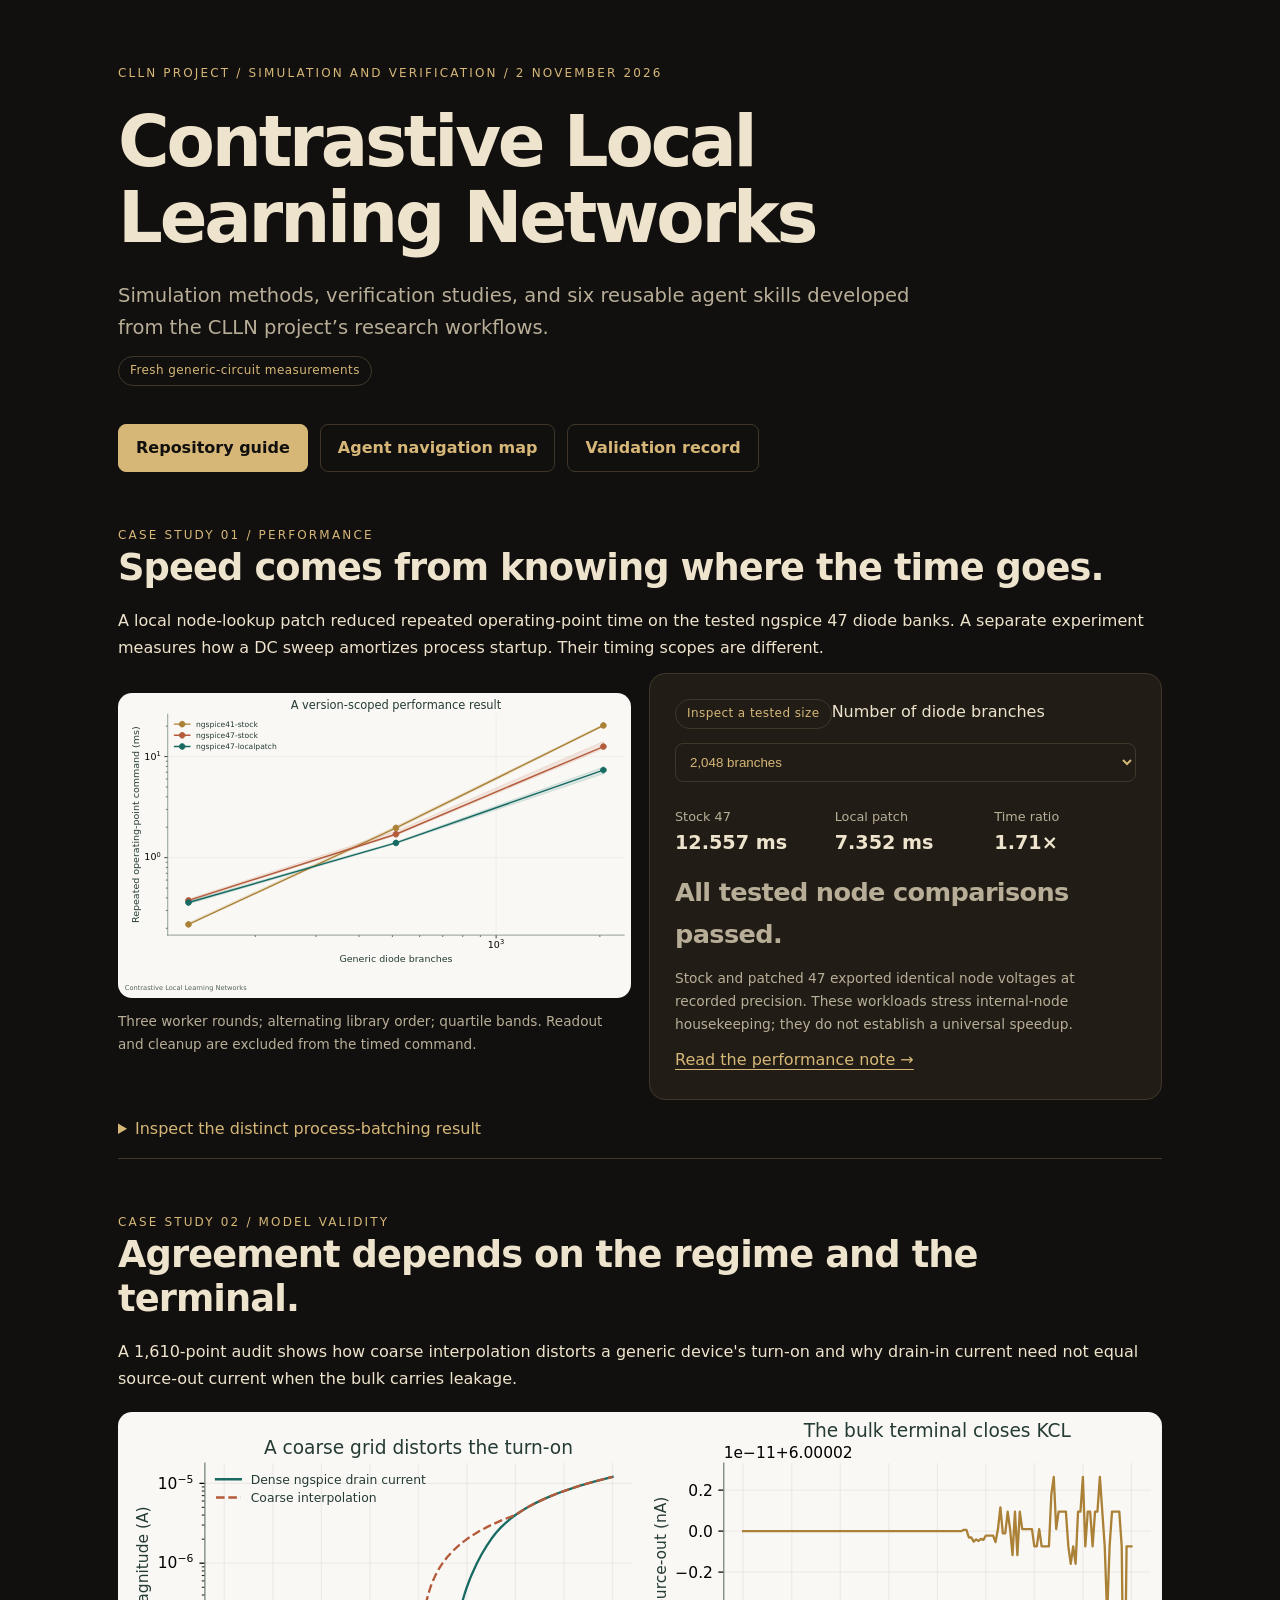
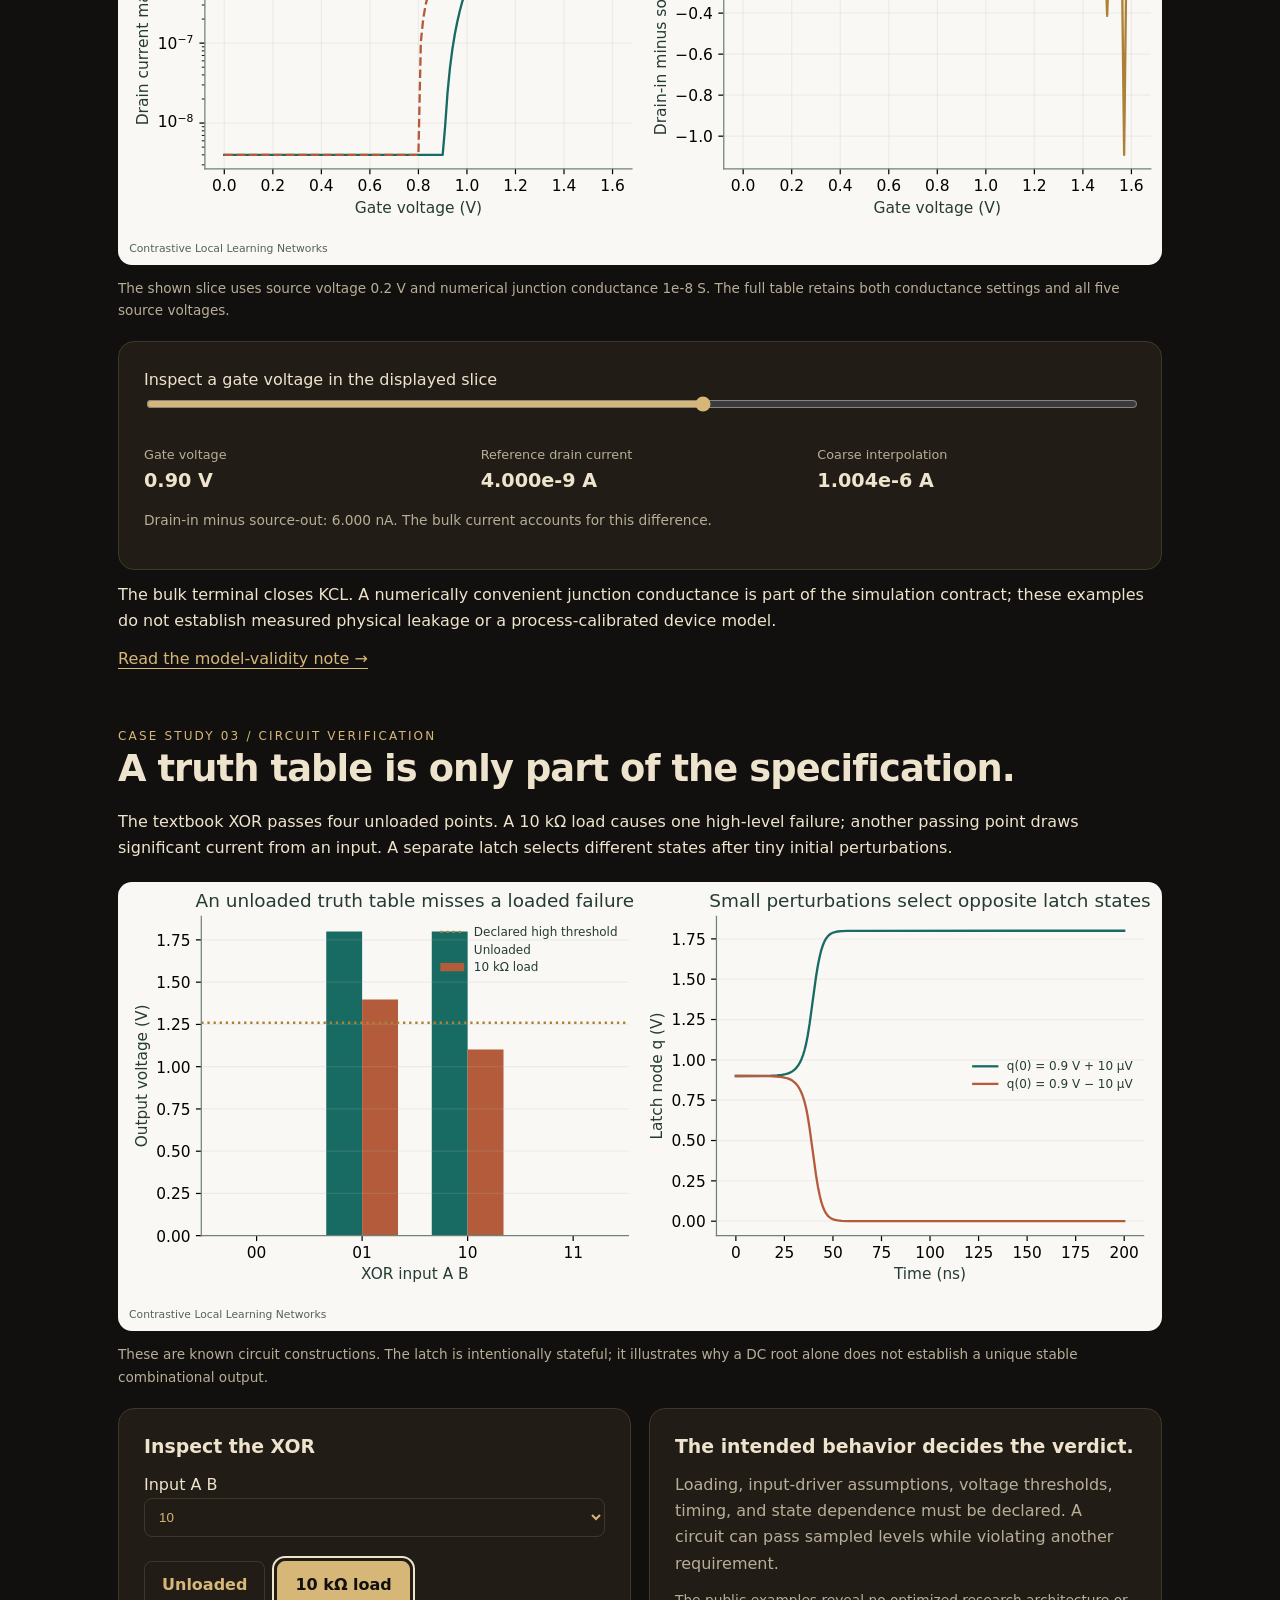
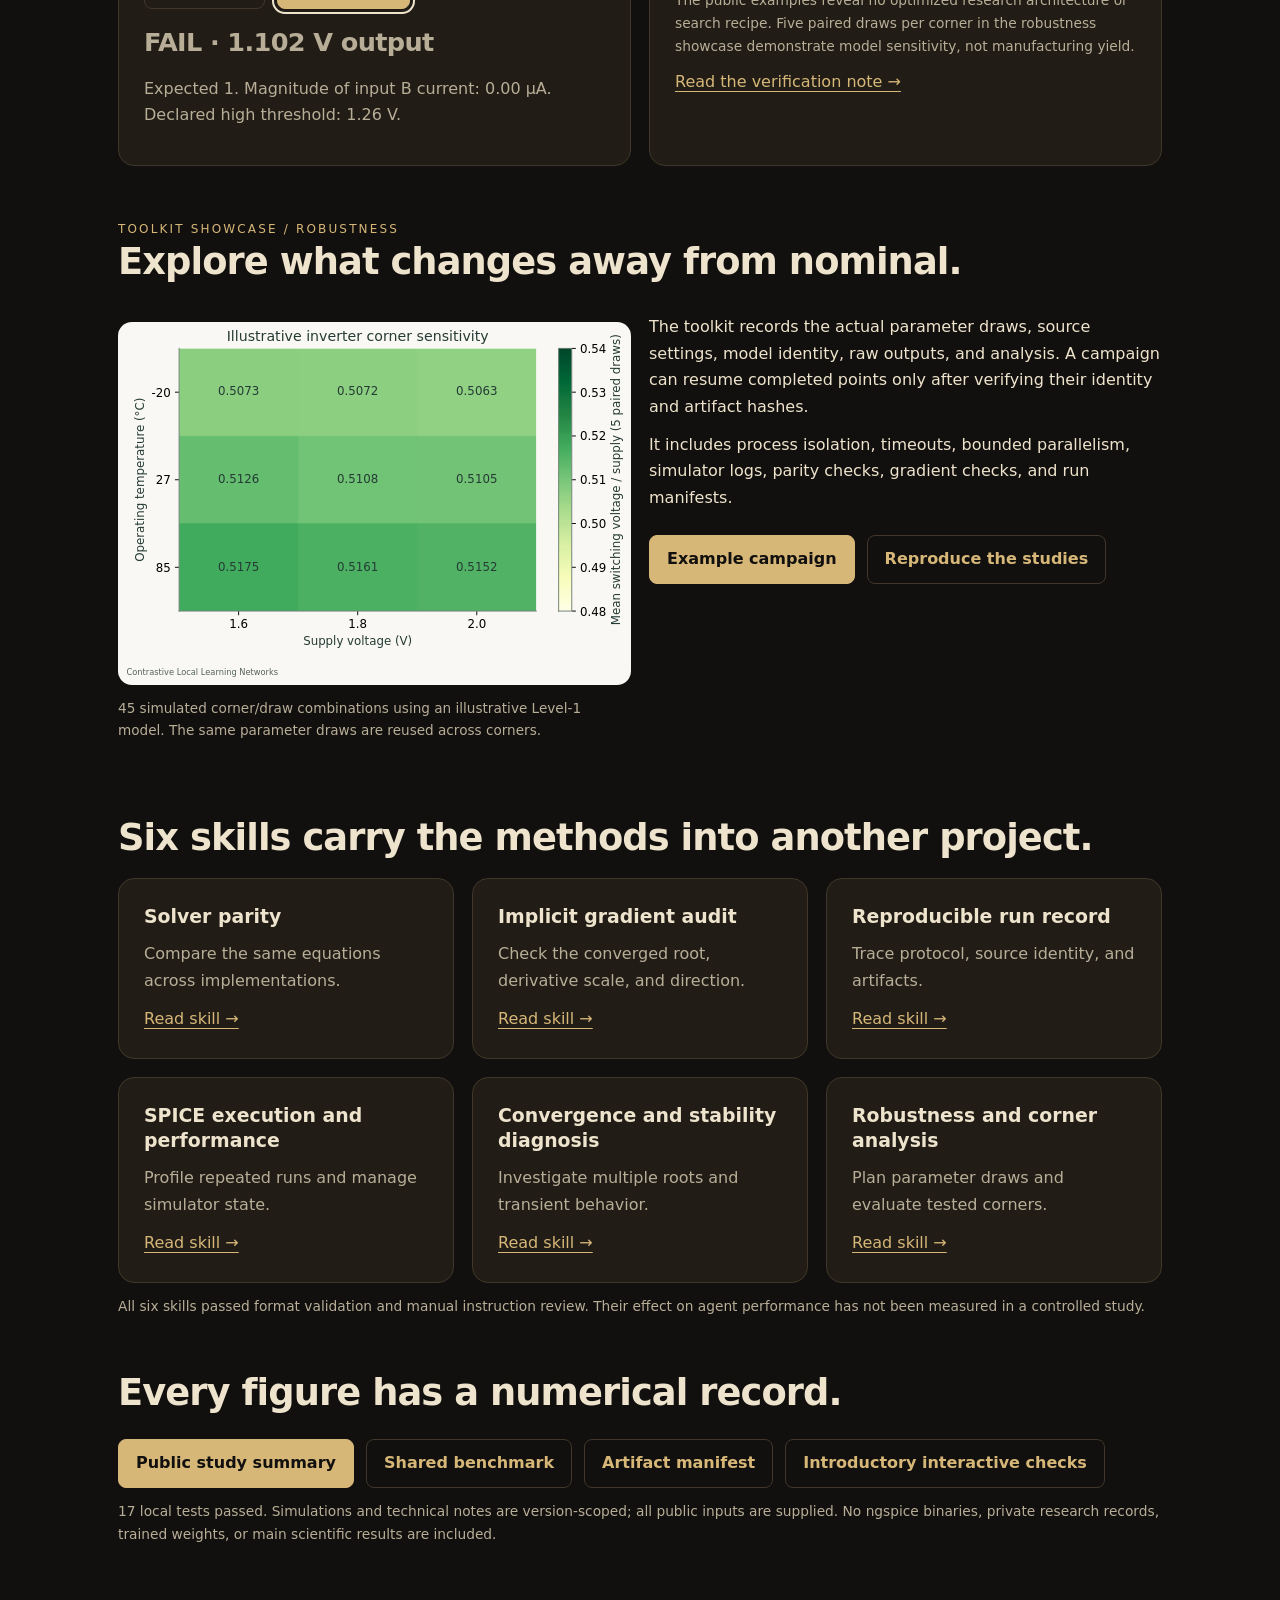
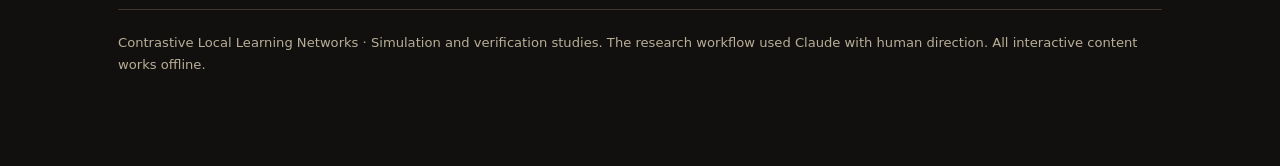
==== commit 082f56a5: "Remove tooling attribution sentence from README and showcase footer Co-Authored-By: Claude Opus 5.5 " ====
--- a/docs/index.html
+++ b/docs/index.html
@@ -6,7 +6,7 @@
 <section id="robustness"><div class="eyebrow">Toolkit showcase / robustness</div><h2>Explore what changes away from nominal.</h2><div class="grid two"><figure><img src="figures/robustness-corners.svg" alt="Inverter switching-voltage fraction across supply and temperature corners"><figcaption>45 simulated corner/draw combinations using an illustrative Level-1 model. The same parameter draws are reused across corners.</figcaption></figure><div><p>The toolkit records the actual parameter draws, source settings, model identity, raw outputs, and analysis. A campaign can resume completed points only after verifying their identity and artifact hashes.</p><p>It includes process isolation, timeouts, bounded parallelism, simulator logs, parity checks, gradient checks, and run manifests.</p><div class="actions"><a class="button" href="../examples/inverter-campaign.json">Example campaign</a><a class="button secondary" href="reproduction.md">Reproduce the studies</a></div></div></div></section>
 <section id="skills"><h2>Six skills carry the methods into another project.</h2><div class="grid"><article class="card"><h3>Solver parity</h3><p>Compare the same equations across implementations.</p><a href="../skills/solver-parity/SKILL.md">Read skill →</a></article><article class="card"><h3>Implicit gradient audit</h3><p>Check the converged root, derivative scale, and direction.</p><a href="../skills/implicit-gradient-audit/SKILL.md">Read skill →</a></article><article class="card"><h3>Reproducible run record</h3><p>Trace protocol, source identity, and artifacts.</p><a href="../skills/reproducible-run-record/SKILL.md">Read skill →</a></article><article class="card"><h3>SPICE execution and performance</h3><p>Profile repeated runs and manage simulator state.</p><a href="../skills/spice-execution-performance/SKILL.md">Read skill →</a></article><article class="card"><h3>Convergence and stability diagnosis</h3><p>Investigate multiple roots and transient behavior.</p><a href="../skills/convergence-stability-diagnosis/SKILL.md">Read skill →</a></article><article class="card"><h3>Robustness and corner analysis</h3><p>Plan parameter draws and evaluate tested corners.</p><a href="../skills/robustness-corner-analysis/SKILL.md">Read skill →</a></article></div><p class="fine">All six skills passed format validation and manual instruction review. Their effect on agent performance has not been measured in a controlled study.</p></section>
 <section id="evidence"><h2>Every figure has a numerical record.</h2><div class="actions"><a class="button" href="../results/public/summary.json">Public study summary</a><a class="button secondary" href="../results/shared-benchmark/summary.json">Shared benchmark</a><a class="button secondary" href="../results/public/manifest.json">Artifact manifest</a><a class="button secondary" href="walkthrough.html">Introductory interactive checks</a></div><p class="fine">17 local tests passed. Simulations and technical notes are version-scoped; all public inputs are supplied. No ngspice binaries, private research records, trained weights, or main scientific results are included.</p></section>
-<footer>Contrastive Local Learning Networks · Simulation and verification studies. The research workflow used Claude with human direction; this public replication and packaging were prepared with Codex assistance. All interactive content works offline.</footer></main><script id="records" type="application/json">{"shared": {"reference_label": "ngspice47-stock", "libraries": {"ngspice47-stock": {"version": "ngspice-47", "klu_enabled": true, "library_sha256": "839a9ac4eeebd0dcf1b819c436999357025070700a6e4b3c24d2d27330be8196", "python": "3.11.13"}, "ngspice47-localpatch": {"version": "ngspice-47", "klu_enabled": true, "library_sha256": "3b3d29fa6c2f2f13d71214499ca2ba5b0a66bf9cce37ceef03983a332153d502", "python": "3.11.13"}, "ngspice41-stock": {"version": "ngspice-41", "klu_enabled": false, "library_sha256": "39d764ca0e3354a4feccc674bb0516221a762ab2433de25902436e4e71dc28b4", "python": "3.11.13"}}, "timing_scope": "Synchronous ngspice run command, including wrapper and simulator setup/teardown; excludes alter/read/cleanup", "load_order_by_repetition": [["ngspice47-stock", "ngspice47-localpatch", "ngspice41-stock"], ["ngspice41-stock", "ngspice47-localpatch", "ngspice47-stock"], ["ngspice47-stock", "ngspice47-localpatch", "ngspice41-stock"]], "repetitions": 3, "samples_per_repetition": 9, "warmup_solves": 2, "sizes": [128, 512, 2048], "comparisons": [{"label": "ngspice47-stock", "branches": 128, "median_op_seconds": 0.00037772953510284424, "p25_op_seconds": 0.00036910921335220337, "p75_op_seconds": 0.00039044395089149475, "reference_to_candidate_ratio": 1.0, "max_all_node_voltage_error_v": 0.0, "parity_passed": true}, {"label": "ngspice47-stock", "branches": 512, "median_op_seconds": 0.0017035529017448425, "p25_op_seconds": 0.0016640648245811462, "p75_op_seconds": 0.0018234997987747192, "reference_to_candidate_ratio": 1.0, "max_all_node_voltage_error_v": 0.0, "parity_passed": true}, {"label": "ngspice47-stock", "branches": 2048, "median_op_seconds": 0.012557286769151688, "p25_op_seconds": 0.011939503252506256, "p75_op_seconds": 0.014081262052059174, "reference_to_candidate_ratio": 1.0, "max_all_node_voltage_error_v": 0.0, "parity_passed": true}, {"label": "ngspice47-localpatch", "branches": 128, "median_op_seconds": 0.0003595612943172455, "p25_op_seconds": 0.0003475695848464966, "p75_op_seconds": 0.00037169456481933594, "reference_to_candidate_ratio": 1.0505289114060443, "max_all_node_voltage_error_v": 0.0, "parity_passed": true}, {"label": "ngspice47-localpatch", "branches": 512, "median_op_seconds": 0.0013981759548187256, "p25_op_seconds": 0.0013752616941928864, "p75_op_seconds": 0.0014300048351287842, "reference_to_candidate_ratio": 1.2184109559842269, "max_all_node_voltage_error_v": 0.0, "parity_passed": true}, {"label": "ngspice47-localpatch", "branches": 2048, "median_op_seconds": 0.007352251559495926, "p25_op_seconds": 0.006761275231838226, "p75_op_seconds": 0.007878750562667847, "reference_to_candidate_ratio": 1.7079511857742558, "max_all_node_voltage_error_v": 0.0, "parity_passed": true}, {"label": "ngspice41-stock", "branches": 128, "median_op_seconds": 0.00021857768297195435, "p25_op_seconds": 0.00021528080105781555, "p75_op_seconds": 0.00022735074162483215, "reference_to_candidate_ratio": 1.7281248934792242, "max_all_node_voltage_error_v": 4.6629367034256575e-15, "parity_passed": true}, {"label": "ngspice41-stock", "branches": 512, "median_op_seconds": 0.00196857750415802, "p25_op_seconds": 0.0018947012722492218, "p75_op_seconds": 0.002052437514066696, "reference_to_candidate_ratio": 0.865372533286907, "max_all_node_voltage_error_v": 4.6629367034256575e-15, "parity_passed": true}, {"label": "ngspice41-stock", "branches": 2048, "median_op_seconds": 0.020312391221523285, "p25_op_seconds": 0.019791342318058014, "p75_op_seconds": 0.02088393270969391, "reference_to_candidate_ratio": 0.6182081977549653, "max_all_node_voltage_error_v": 4.6629367034256575e-15, "parity_passed": true}], "passed": true, "limitations": "One host under shared load; library order alternates across repetitions. These workloads stress internal-node housekeeping, not all simulation costs."}, "points": [{"gmin_s": 1e-08, "source_v": 0.2, "gate_v": 0.0, "overdrive_v": -0.8999999999999999, "drain_in_a": 4.00001e-09, "source_out_a": -2.00001e-09, "bulk_source_a": 6.000020000000001e-09, "terminal_difference_a": 6.0000200000000005e-09, "terminal_kcl_error_a": 8.271806125530277e-25, "coarse_drain_a": 4.00001e-09, "coarse_error_a": 0.0, "coarse_relative_error": 0.0}, {"gmin_s": 1e-08, "source_v": 0.2, "gate_v": 0.01, "overdrive_v": -0.8899999999999999, "drain_in_a": 4.00001e-09, "source_out_a": -2.00001e-09, "bulk_source_a": 6.000020000000001e-09, "terminal_difference_a": 6.0000200000000005e-09, "terminal_kcl_error_a": 8.271806125530277e-25, "coarse_drain_a": 4.00001e-09, "coarse_error_a": 0.0, "coarse_relative_error": 0.0}, {"gmin_s": 1e-08, "source_v": 0.2, "gate_v": 0.02, "overdrive_v": -0.88, "drain_in_a": 4.00001e-09, "source_out_a": -2.00001e-09, "bulk_source_a": 6.000020000000001e-09, "terminal_difference_a": 6.0000200000000005e-09, "terminal_kcl_error_a": 8.271806125530277e-25, "coarse_drain_a": 4.000010000000001e-09, "coarse_error_a": 8.271806125530277e-25, "coarse_relative_error": 2.0679463615166652e-16}, {"gmin_s": 1e-08, "source_v": 0.2, "gate_v": 0.03, "overdrive_v": -0.87, "drain_in_a": 4.00001e-09, "source_out_a": -2.00001e-09, "bulk_source_a": 6.000020000000001e-09, "terminal_difference_a": 6.0000200000000005e-09, "terminal_kcl_error_a": 8.271806125530277e-25, "coarse_drain_a": 4.00001e-09, "coarse_error_a": 0.0, "coarse_relative_error": 0.0}, {"gmin_s": 1e-08, "source_v": 0.2, "gate_v": 0.04, "overdrive_v": -0.86, "drain_in_a": 4.00001e-09, "source_out_a": -2.00001e-09, "bulk_source_a": 6.000020000000001e-09, "terminal_difference_a": 6.0000200000000005e-09, "terminal_kcl_error_a": 8.271806125530277e-25, "coarse_drain_a": 4.00001e-09, "coarse_error_a": 0.0, "coarse_relative_error": 0.0}, {"gmin_s": 1e-08, "source_v": 0.2, "gate_v": 0.05, "overdrive_v": -0.85, "drain_in_a": 4.00001e-09, "source_out_a": -2.00001e-09, "bulk_source_a": 6.000020000000001e-09, "terminal_difference_a": 6.0000200000000005e-09, "terminal_kcl_error_a": 8.271806125530277e-25, "coarse_drain_a": 4.00001e-09, "coarse_error_a": 0.0, "coarse_relative_error": 0.0}, {"gmin_s": 1e-08, "source_v": 0.2, "gate_v": 0.06, "overdrive_v": -0.84, "drain_in_a": 4.00001e-09, "source_out_a": -2.00001e-09, "bulk_source_a": 6.000020000000001e-09, "terminal_difference_a": 6.0000200000000005e-09, "terminal_kcl_error_a": 8.271806125530277e-25, "coarse_drain_a": 4.00001e-09, "coarse_error_a": 0.0, "coarse_relative_error": 0.0}, {"gmin_s": 1e-08, "source_v": 0.2, "gate_v": 0.07, "overdrive_v": -0.83, "drain_in_a": 4.00001e-09, "source_out_a": -2.00001e-09, "bulk_source_a": 6.000020000000001e-09, "terminal_difference_a": 6.0000200000000005e-09, "terminal_kcl_error_a": 8.271806125530277e-25, "coarse_drain_a": 4.00001e-09, "coarse_error_a": 0.0, "coarse_relative_error": 0.0}, {"gmin_s": 1e-08, "source_v": 0.2, "gate_v": 0.08, "overdrive_v": -0.82, "drain_in_a": 4.00001e-09, "source_out_a": -2.00001e-09, "bulk_source_a": 6.000020000000001e-09, "terminal_difference_a": 6.0000200000000005e-09, "terminal_kcl_error_a": 8.271806125530277e-25, "coarse_drain_a": 4.00001e-09, "coarse_error_a": 0.0, "coarse_relative_error": 0.0}, {"gmin_s": 1e-08, "source_v": 0.2, "gate_v": 0.09, "overdrive_v": -0.8099999999999999, "drain_in_a": 4.00001e-09, "source_out_a": -2.00001e-09, "bulk_source_a": 6.000020000000001e-09, "terminal_difference_a": 6.0000200000000005e-09, "terminal_kcl_error_a": 8.271806125530277e-25, "coarse_drain_a": 4.00001e-09, "coarse_error_a": 0.0, "coarse_relative_error": 0.0}, {"gmin_s": 1e-08, "source_v": 0.2, "gate_v": 0.09999999999999999, "overdrive_v": -0.7999999999999999, "drain_in_a": 4.00001e-09, "source_out_a": -2.00001e-09, "bulk_source_a": 6.000020000000001e-09, "terminal_difference_a": 6.0000200000000005e-09, "terminal_kcl_error_a": 8.271806125530277e-25, "coarse_drain_a": 4.00001e-09, "coarse_error_a": 0.0, "coarse_relative_error": 0.0}, {"gmin_s": 1e-08, "source_v": 0.2, "gate_v": 0.11, "overdrive_v": -0.7899999999999999, "drain_in_a": 4.00001e-09, "source_out_a": -2.00001e-09, "bulk_source_a": 6.000020000000001e-09, "terminal_difference_a": 6.0000200000000005e-09, "terminal_kcl_error_a": 8.271806125530277e-25, "coarse_drain_a": 4.00001e-09, "coarse_error_a": 0.0, "coarse_relative_error": 0.0}, {"gmin_s": 1e-08, "source_v": 0.2, "gate_v": 0.12, "overdrive_v": -0.78, "drain_in_a": 4.00001e-09, "source_out_a": -2.00001e-09, "bulk_source_a": 6.000020000000001e-09, "terminal_difference_a": 6.0000200000000005e-09, "terminal_kcl_error_a": 8.271806125530277e-25, "coarse_drain_a": 4.00001e-09, "coarse_error_a": 0.0, "coarse_relative_error": 0.0}, {"gmin_s": 1e-08, "source_v": 0.2, "gate_v": 0.13, "overdrive_v": -0.77, "drain_in_a": 4.00001e-09, "source_out_a": -2.00001e-09, "bulk_source_a": 6.000020000000001e-09, "terminal_difference_a": 6.0000200000000005e-09, "terminal_kcl_error_a": 8.271806125530277e-25, "coarse_drain_a": 4.00001e-09, "coarse_error_a": 0.0, "coarse_relative_error": 0.0}, {"gmin_s": 1e-08, "source_v": 0.2, "gate_v": 0.14, "overdrive_v": -0.76, "drain_in_a": 4.00001e-09, "source_out_a": -2.00001e-09, "bulk_source_a": 6.000020000000001e-09, "terminal_difference_a": 6.0000200000000005e-09, "terminal_kcl_error_a": 8.271806125530277e-25, "coarse_drain_a": 4.00001e-09, "coarse_error_a": 0.0, "coarse_relative_error": 0.0}, {"gmin_s": 1e-08, "source_v": 0.2, "gate_v": 0.15, "overdrive_v": -0.75, "drain_in_a": 4.00001e-09, "source_out_a": -2.00001e-09, "bulk_source_a": 6.000020000000001e-09, "terminal_difference_a": 6.0000200000000005e-09, "terminal_kcl_error_a": 8.271806125530277e-25, "coarse_drain_a": 4.00001e-09, "coarse_error_a": 0.0, "coarse_relative_error": 0.0}, {"gmin_s": 1e-08, "source_v": 0.2, "gate_v": 0.16, "overdrive_v": -0.74, "drain_in_a": 4.00001e-09, "source_out_a": -2.00001e-09, "bulk_source_a": 6.000020000000001e-09, "terminal_difference_a": 6.0000200000000005e-09, "terminal_kcl_error_a": 8.271806125530277e-25, "coarse_drain_a": 4.00001e-09, "coarse_error_a": 0.0, "coarse_relative_error": 0.0}, {"gmin_s": 1e-08, "source_v": 0.2, "gate_v": 0.17, "overdrive_v": -0.73, "drain_in_a": 4.00001e-09, "source_out_a": -2.00001e-09, "bulk_source_a": 6.000020000000001e-09, "terminal_difference_a": 6.0000200000000005e-09, "terminal_kcl_error_a": 8.271806125530277e-25, "coarse_drain_a": 4.00001e-09, "coarse_error_a": 0.0, "coarse_relative_error": 0.0}, {"gmin_s": 1e-08, "source_v": 0.2, "gate_v": 0.18, "overdrive_v": -0.72, "drain_in_a": 4.00001e-09, "source_out_a": -2.00001e-09, "bulk_source_a": 6.000020000000001e-09, "terminal_difference_a": 6.0000200000000005e-09, "terminal_kcl_error_a": 8.271806125530277e-25, "coarse_drain_a": 4.00001e-09, "coarse_error_a": 0.0, "coarse_relative_error": 0.0}, {"gmin_s": 1e-08, "source_v": 0.2, "gate_v": 0.19, "overdrive_v": -0.71, "drain_in_a": 4.00001e-09, "source_out_a": -2.00001e-09, "bulk_source_a": 6.000020000000001e-09, "terminal_difference_a": 6.0000200000000005e-09, "terminal_kcl_error_a": 8.271806125530277e-25, "coarse_drain_a": 4.00001e-09, "coarse_error_a": 0.0, "coarse_relative_error": 0.0}, {"gmin_s": 1e-08, "source_v": 0.2, "gate_v": 0.2, "overdrive_v": -0.7, "drain_in_a": 4.00001e-09, "source_out_a": -2.00001e-09, "bulk_source_a": 6.000020000000001e-09, "terminal_difference_a": 6.0000200000000005e-09, "terminal_kcl_error_a": 8.271806125530277e-25, "coarse_drain_a": 4.00001e-09, "coarse_error_a": 0.0, "coarse_relative_error": 0.0}, {"gmin_s": 1e-08, "source_v": 0.2, "gate_v": 0.21, "overdrive_v": -0.69, "drain_in_a": 4.00001e-09, "source_out_a": -2.00001e-09, "bulk_source_a": 6.000020000000001e-09, "terminal_difference_a": 6.0000200000000005e-09, "terminal_kcl_error_a": 8.271806125530277e-25, "coarse_drain_a": 4.00001e-09, "coarse_error_a": 0.0, "coarse_relative_error": 0.0}, {"gmin_s": 1e-08, "source_v": 0.2, "gate_v": 0.2200000000000001, "overdrive_v": -0.6799999999999998, "drain_in_a": 4.00001e-09, "source_out_a": -2.00001e-09, "bulk_source_a": 6.000020000000001e-09, "terminal_difference_a": 6.0000200000000005e-09, "terminal_kcl_error_a": 8.271806125530277e-25, "coarse_drain_a": 4.00001e-09, "coarse_error_a": 0.0, "coarse_relative_error": 0.0}, {"gmin_s": 1e-08, "source_v": 0.2, "gate_v": 0.2300000000000001, "overdrive_v": -0.6699999999999999, "drain_in_a": 4.00001e-09, "source_out_a": -2.00001e-09, "bulk_source_a": 6.000020000000001e-09, "terminal_difference_a": 6.0000200000000005e-09, "terminal_kcl_error_a": 8.271806125530277e-25, "coarse_drain_a": 4.00001e-09, "coarse_error_a": 0.0, "coarse_relative_error": 0.0}, {"gmin_s": 1e-08, "source_v": 0.2, "gate_v": 0.2400000000000001, "overdrive_v": -0.6599999999999999, "drain_in_a": 4.00001e-09, "source_out_a": -2.00001e-09, "bulk_source_a": 6.000020000000001e-09, "terminal_difference_a": 6.0000200000000005e-09, "terminal_kcl_error_a": 8.271806125530277e-25, "coarse_drain_a": 4.00001e-09, "coarse_error_a": 0.0, "coarse_relative_error": 0.0}, {"gmin_s": 1e-08, "source_v": 0.2, "gate_v": 0.2500000000000001, "overdrive_v": -0.6499999999999999, "drain_in_a": 4.00001e-09, "source_out_a": -2.00001e-09, "bulk_source_a": 6.000020000000001e-09, "terminal_difference_a": 6.0000200000000005e-09, "terminal_kcl_error_a": 8.271806125530277e-25, "coarse_drain_a": 4.00001e-09, "coarse_error_a": 0.0, "coarse_relative_error": 0.0}, {"gmin_s": 1e-08, "source_v": 0.2, "gate_v": 0.2600000000000001, "overdrive_v": -0.6399999999999999, "drain_in_a": 4.00001e-09, "source_out_a": -2.00001e-09, "bulk_source_a": 6.000020000000001e-09, "terminal_difference_a": 6.0000200000000005e-09, "terminal_kcl_error_a": 8.271806125530277e-25, "coarse_drain_a": 4.00001e-09, "coarse_error_a": 0.0, "coarse_relative_error": 0.0}, {"gmin_s": 1e-08, "source_v": 0.2, "gate_v": 0.2700000000000001, "overdrive_v": -0.6299999999999999, "drain_in_a": 4.00001e-09, "source_out_a": -2.00001e-09, "bulk_source_a": 6.000020000000001e-09, "terminal_difference_a": 6.0000200000000005e-09, "terminal_kcl_error_a": 8.271806125530277e-25, "coarse_drain_a": 4.00001e-09, "coarse_error_a": 0.0, "coarse_relative_error": 0.0}, {"gmin_s": 1e-08, "source_v": 0.2, "gate_v": 0.2800000000000001, "overdrive_v": -0.6199999999999999, "drain_in_a": 4.00001e-09, "source_out_a": -2.00001e-09, "bulk_source_a": 6.000020000000001e-09, "terminal_difference_a": 6.0000200000000005e-09, "terminal_kcl_error_a": 8.271806125530277e-25, "coarse_drain_a": 4.00001e-09, "coarse_error_a": 0.0, "coarse_relative_error": 0.0}, {"gmin_s": 1e-08, "source_v": 0.2, "gate_v": 0.2900000000000001, "overdrive_v": -0.6099999999999999, "drain_in_a": 4.00001e-09, "source_out_a": -2.00001e-09, "bulk_source_a": 6.000020000000001e-09, "terminal_difference_a": 6.0000200000000005e-09, "terminal_kcl_error_a": 8.271806125530277e-25, "coarse_drain_a": 4.00001e-09, "coarse_error_a": 0.0, "coarse_relative_error": 0.0}, {"gmin_s": 1e-08, "source_v": 0.2, "gate_v": 0.3000000000000001, "overdrive_v": -0.5999999999999999, "drain_in_a": 4.00001e-09, "source_out_a": -2.00001e-09, "bulk_source_a": 6.000020000000001e-09, "terminal_difference_a": 6.0000200000000005e-09, "terminal_kcl_error_a": 8.271806125530277e-25, "coarse_drain_a": 4.00001e-09, "coarse_error_a": 0.0, "coarse_relative_error": 0.0}, {"gmin_s": 1e-08, "source_v": 0.2, "gate_v": 0.3100000000000001, "overdrive_v": -0.5899999999999999, "drain_in_a": 4.00001e-09, "source_out_a": -2.00001e-09, "bulk_source_a": 6.000020000000001e-09, "terminal_difference_a": 6.0000200000000005e-09, "terminal_kcl_error_a": 8.271806125530277e-25, "coarse_drain_a": 4.00001e-09, "coarse_error_a": 0.0, "coarse_relative_error": 0.0}, {"gmin_s": 1e-08, "source_v": 0.2, "gate_v": 0.3200000000000001, "overdrive_v": -0.5799999999999998, "drain_in_a": 4.00001e-09, "source_out_a": -2.00001e-09, "bulk_source_a": 6.000020000000001e-09, "terminal_difference_a": 6.0000200000000005e-09, "terminal_kcl_error_a": 8.271806125530277e-25, "coarse_drain_a": 4.00001e-09, "coarse_error_a": 0.0, "coarse_relative_error": 0.0}, {"gmin_s": 1e-08, "source_v": 0.2, "gate_v": 0.3300000000000001, "overdrive_v": -0.5699999999999998, "drain_in_a": 4.00001e-09, "source_out_a": -2.00001e-09, "bulk_source_a": 6.000020000000001e-09, "terminal_difference_a": 6.0000200000000005e-09, "terminal_kcl_error_a": 8.271806125530277e-25, "coarse_drain_a": 4.00001e-09, "coarse_error_a": 0.0, "coarse_relative_error": 0.0}, {"gmin_s": 1e-08, "source_v": 0.2, "gate_v": 0.3400000000000001, "overdrive_v": -0.5599999999999998, "drain_in_a": 4.00001e-09, "source_out_a": -2.00001e-09, "bulk_source_a": 6.000020000000001e-09, "terminal_difference_a": 6.0000200000000005e-09, "terminal_kcl_error_a": 8.271806125530277e-25, "coarse_drain_a": 4.00001e-09, "coarse_error_a": 0.0, "coarse_relative_error": 0.0}, {"gmin_s": 1e-08, "source_v": 0.2, "gate_v": 0.3500000000000001, "overdrive_v": -0.5499999999999998, "drain_in_a": 4.00001e-09, "source_out_a": -2.00001e-09, "bulk_source_a": 6.000020000000001e-09, "terminal_difference_a": 6.0000200000000005e-09, "terminal_kcl_error_a": 8.271806125530277e-25, "coarse_drain_a": 4.00001e-09, "coarse_error_a": 0.0, "coarse_relative_error": 0.0}, {"gmin_s": 1e-08, "source_v": 0.2, "gate_v": 0.3600000000000002, "overdrive_v": -0.5399999999999998, "drain_in_a": 4.00001e-09, "source_out_a": -2.00001e-09, "bulk_source_a": 6.000020000000001e-09, "terminal_difference_a": 6.0000200000000005e-09, "terminal_kcl_error_a": 8.271806125530277e-25, "coarse_drain_a": 4.00001e-09, "coarse_error_a": 0.0, "coarse_relative_error": 0.0}, {"gmin_s": 1e-08, "source_v": 0.2, "gate_v": 0.3700000000000002, "overdrive_v": -0.5299999999999998, "drain_in_a": 4.00001e-09, "source_out_a": -2.00001e-09, "bulk_source_a": 6.000020000000001e-09, "terminal_difference_a": 6.0000200000000005e-09, "terminal_kcl_error_a": 8.271806125530277e-25, "coarse_drain_a": 4.00001e-09, "coarse_error_a": 0.0, "coarse_relative_error": 0.0}, {"gmin_s": 1e-08, "source_v": 0.2, "gate_v": 0.3800000000000002, "overdrive_v": -0.5199999999999998, "drain_in_a": 4.00001e-09, "source_out_a": -2.00001e-09, "bulk_source_a": 6.000020000000001e-09, "terminal_difference_a": 6.0000200000000005e-09, "terminal_kcl_error_a": 8.271806125530277e-25, "coarse_drain_a": 4.00001e-09, "coarse_error_a": 0.0, "coarse_relative_error": 0.0}, {"gmin_s": 1e-08, "source_v": 0.2, "gate_v": 0.3900000000000002, "overdrive_v": -0.5099999999999998, "drain_in_a": 4.00001e-09, "source_out_a": -2.00001e-09, "bulk_source_a": 6.000020000000001e-09, "terminal_difference_a": 6.0000200000000005e-09, "terminal_kcl_error_a": 8.271806125530277e-25, "coarse_drain_a": 4.00001e-09, "coarse_error_a": 0.0, "coarse_relative_error": 0.0}, {"gmin_s": 1e-08, "source_v": 0.2, "gate_v": 0.4000000000000002, "overdrive_v": -0.4999999999999998, "drain_in_a": 4.00001e-09, "source_out_a": -2.00001e-09, "bulk_source_a": 6.000020000000001e-09, "terminal_difference_a": 6.0000200000000005e-09, "terminal_kcl_error_a": 8.271806125530277e-25, "coarse_drain_a": 4.00001e-09, "coarse_error_a": 0.0, "coarse_relative_error": 0.0}, {"gmin_s": 1e-08, "source_v": 0.2, "gate_v": 0.4100000000000002, "overdrive_v": -0.48999999999999977, "drain_in_a": 4.00001e-09, "source_out_a": -2.00001e-09, "bulk_source_a": 6.000020000000001e-09, "terminal_difference_a": 6.0000200000000005e-09, "terminal_kcl_error_a": 8.271806125530277e-25, "coarse_drain_a": 4.00001e-09, "coarse_error_a": 0.0, "coarse_relative_error": 0.0}, {"gmin_s": 1e-08, "source_v": 0.2, "gate_v": 0.4200000000000002, "overdrive_v": -0.47999999999999976, "drain_in_a": 4.00001e-09, "source_out_a": -2.00001e-09, "bulk_source_a": 6.000020000000001e-09, "terminal_difference_a": 6.0000200000000005e-09, "terminal_kcl_error_a": 8.271806125530277e-25, "coarse_drain_a": 4.00001e-09, "coarse_error_a": 0.0, "coarse_relative_error": 0.0}, {"gmin_s": 1e-08, "source_v": 0.2, "gate_v": 0.4300000000000002, "overdrive_v": -0.46999999999999975, "drain_in_a": 4.00001e-09, "source_out_a": -2.00001e-09, "bulk_source_a": 6.000020000000001e-09, "terminal_difference_a": 6.0000200000000005e-09, "terminal_kcl_error_a": 8.271806125530277e-25, "coarse_drain_a": 4.00001e-09, "coarse_error_a": 0.0, "coarse_relative_error": 0.0}, {"gmin_s": 1e-08, "source_v": 0.2, "gate_v": 0.4400000000000002, "overdrive_v": -0.45999999999999974, "drain_in_a": 4.00001e-09, "source_out_a": -2.00001e-09, "bulk_source_a": 6.000020000000001e-09, "terminal_difference_a": 6.0000200000000005e-09, "terminal_kcl_error_a": 8.271806125530277e-25, "coarse_drain_a": 4.00001e-09, "coarse_error_a": 0.0, "coarse_relative_error": 0.0}, {"gmin_s": 1e-08, "source_v": 0.2, "gate_v": 0.4500000000000002, "overdrive_v": -0.4499999999999998, "drain_in_a": 4.00001e-09, "source_out_a": -2.00001e-09, "bulk_source_a": 6.000020000000001e-09, "terminal_difference_a": 6.0000200000000005e-09, "terminal_kcl_error_a": 8.271806125530277e-25, "coarse_drain_a": 4.00001e-09, "coarse_error_a": 0.0, "coarse_relative_error": 0.0}, {"gmin_s": 1e-08, "source_v": 0.2, "gate_v": 0.4600000000000002, "overdrive_v": -0.4399999999999998, "drain_in_a": 4.00001e-09, "source_out_a": -2.00001e-09, "bulk_source_a": 6.000020000000001e-09, "terminal_difference_a": 6.0000200000000005e-09, "terminal_kcl_error_a": 8.271806125530277e-25, "coarse_drain_a": 4.00001e-09, "coarse_error_a": 0.0, "coarse_relative_error": 0.0}, {"gmin_s": 1e-08, "source_v": 0.2, "gate_v": 0.4700000000000003, "overdrive_v": -0.42999999999999966, "drain_in_a": 4.00001e-09, "source_out_a": -2.00001e-09, "bulk_source_a": 6.000020000000001e-09, "terminal_difference_a": 6.0000200000000005e-09, "terminal_kcl_error_a": 8.271806125530277e-25, "coarse_drain_a": 4.00001e-09, "coarse_error_a": 0.0, "coarse_relative_error": 0.0}, {"gmin_s": 1e-08, "source_v": 0.2, "gate_v": 0.4800000000000003, "overdrive_v": -0.41999999999999965, "drain_in_a": 4.00001e-09, "source_out_a": -2.00001e-09, "bulk_source_a": 6.000020000000001e-09, "terminal_difference_a": 6.0000200000000005e-09, "terminal_kcl_error_a": 8.271806125530277e-25, "coarse_drain_a": 4.00001e-09, "coarse_error_a": 0.0, "coarse_relative_error": 0.0}, {"gmin_s": 1e-08, "source_v": 0.2, "gate_v": 0.4900000000000003, "overdrive_v": -0.40999999999999964, "drain_in_a": 4.00001e-09, "source_out_a": -2.00001e-09, "bulk_source_a": 6.000020000000001e-09, "terminal_difference_a": 6.0000200000000005e-09, "terminal_kcl_error_a": 8.271806125530277e-25, "coarse_drain_a": 4.00001e-09, "coarse_error_a": 0.0, "coarse_relative_error": 0.0}, {"gmin_s": 1e-08, "source_v": 0.2, "gate_v": 0.5000000000000002, "overdrive_v": -0.39999999999999974, "drain_in_a": 4.00001e-09, "source_out_a": -2.00001e-09, "bulk_source_a": 6.000020000000001e-09, "terminal_difference_a": 6.0000200000000005e-09, "terminal_kcl_error_a": 8.271806125530277e-25, "coarse_drain_a": 4.00001e-09, "coarse_error_a": 0.0, "coarse_relative_error": 0.0}, {"gmin_s": 1e-08, "source_v": 0.2, "gate_v": 0.5100000000000002, "overdrive_v": -0.38999999999999974, "drain_in_a": 4.00001e-09, "source_out_a": -2.00001e-09, "bulk_source_a": 6.000020000000001e-09, "terminal_difference_a": 6.0000200000000005e-09, "terminal_kcl_error_a": 8.271806125530277e-25, "coarse_drain_a": 4.00001e-09, "coarse_error_a": 0.0, "coarse_relative_error": 0.0}, {"gmin_s": 1e-08, "source_v": 0.2, "gate_v": 0.5200000000000002, "overdrive_v": -0.3799999999999997, "drain_in_a": 4.00001e-09, "source_out_a": -2.00001e-09, "bulk_source_a": 6.000020000000001e-09, "terminal_difference_a": 6.0000200000000005e-09, "terminal_kcl_error_a": 8.271806125530277e-25, "coarse_drain_a": 4.00001e-09, "coarse_error_a": 0.0, "coarse_relative_error": 0.0}, {"gmin_s": 1e-08, "source_v": 0.2, "gate_v": 0.5300000000000002, "overdrive_v": -0.3699999999999997, "drain_in_a": 4.00001e-09, "source_out_a": -2.00001e-09, "bulk_source_a": 6.000020000000001e-09, "terminal_difference_a": 6.0000200000000005e-09, "terminal_kcl_error_a": 8.271806125530277e-25, "coarse_drain_a": 4.00001e-09, "coarse_error_a": 0.0, "coarse_relative_error": 0.0}, {"gmin_s": 1e-08, "source_v": 0.2, "gate_v": 0.5400000000000003, "overdrive_v": -0.3599999999999997, "drain_in_a": 4.00001e-09, "source_out_a": -2.00001e-09, "bulk_source_a": 6.000020000000001e-09, "terminal_difference_a": 6.0000200000000005e-09, "terminal_kcl_error_a": 8.271806125530277e-25, "coarse_drain_a": 4.00001e-09, "coarse_error_a": 0.0, "coarse_relative_error": 0.0}, {"gmin_s": 1e-08, "source_v": 0.2, "gate_v": 0.5500000000000003, "overdrive_v": -0.3499999999999997, "drain_in_a": 4.00001e-09, "source_out_a": -2.00001e-09, "bulk_source_a": 6.000020000000001e-09, "terminal_difference_a": 6.0000200000000005e-09, "terminal_kcl_error_a": 8.271806125530277e-25, "coarse_drain_a": 4.00001e-09, "coarse_error_a": 0.0, "coarse_relative_error": 0.0}, {"gmin_s": 1e-08, "source_v": 0.2, "gate_v": 0.5600000000000003, "overdrive_v": -0.3399999999999997, "drain_in_a": 4.00001e-09, "source_out_a": -2.00001e-09, "bulk_source_a": 6.000020000000001e-09, "terminal_difference_a": 6.0000200000000005e-09, "terminal_kcl_error_a": 8.271806125530277e-25, "coarse_drain_a": 4.00001e-09, "coarse_error_a": 0.0, "coarse_relative_error": 0.0}, {"gmin_s": 1e-08, "source_v": 0.2, "gate_v": 0.5700000000000003, "overdrive_v": -0.3299999999999997, "drain_in_a": 4.00001e-09, "source_out_a": -2.00001e-09, "bulk_source_a": 6.000020000000001e-09, "terminal_difference_a": 6.0000200000000005e-09, "terminal_kcl_error_a": 8.271806125530277e-25, "coarse_drain_a": 4.00001e-09, "coarse_error_a": 0.0, "coarse_relative_error": 0.0}, {"gmin_s": 1e-08, "source_v": 0.2, "gate_v": 0.5800000000000003, "overdrive_v": -0.3199999999999997, "drain_in_a": 4.00001e-09, "source_out_a": -2.00001e-09, "bulk_source_a": 6.000020000000001e-09, "terminal_difference_a": 6.0000200000000005e-09, "terminal_kcl_error_a": 8.271806125530277e-25, "coarse_drain_a": 4.00001e-09, "coarse_error_a": 0.0, "coarse_relative_error": 0.0}, {"gmin_s": 1e-08, "source_v": 0.2, "gate_v": 0.5900000000000003, "overdrive_v": -0.30999999999999966, "drain_in_a": 4.00001e-09, "source_out_a": -2.00001e-09, "bulk_source_a": 6.000020000000001e-09, "terminal_difference_a": 6.0000200000000005e-09, "terminal_kcl_error_a": 8.271806125530277e-25, "coarse_drain_a": 4.000010000000001e-09, "coarse_error_a": 8.271806125530277e-25, "coarse_relative_error": 2.0679463615166652e-16}, {"gmin_s": 1e-08, "source_v": 0.2, "gate_v": 0.6000000000000003, "overdrive_v": -0.29999999999999966, "drain_in_a": 4.00001e-09, "source_out_a": -2.00001e-09, "bulk_source_a": 6.000020000000001e-09, "terminal_difference_a": 6.0000200000000005e-09, "terminal_kcl_error_a": 8.271806125530277e-25, "coarse_drain_a": 4.000009999999999e-09, "coarse_error_a": 8.271806125530277e-25, "coarse_relative_error": 2.0679463615166652e-16}, {"gmin_s": 1e-08, "source_v": 0.2, "gate_v": 0.6100000000000003, "overdrive_v": -0.28999999999999965, "drain_in_a": 4.00001e-09, "source_out_a": -2.00001e-09, "bulk_source_a": 6.000020000000001e-09, "terminal_difference_a": 6.0000200000000005e-09, "terminal_kcl_error_a": 8.271806125530277e-25, "coarse_drain_a": 4.00001e-09, "coarse_error_a": 0.0, "coarse_relative_error": 0.0}, {"gmin_s": 1e-08, "source_v": 0.2, "gate_v": 0.6200000000000003, "overdrive_v": -0.27999999999999964, "drain_in_a": 4.00001e-09, "source_out_a": -2.00001e-09, "bulk_source_a": 6.000020000000001e-09, "terminal_difference_a": 6.0000200000000005e-09, "terminal_kcl_error_a": 8.271806125530277e-25, "coarse_drain_a": 4.00001e-09, "coarse_error_a": 0.0, "coarse_relative_error": 0.0}, {"gmin_s": 1e-08, "source_v": 0.2, "gate_v": 0.6300000000000003, "overdrive_v": -0.26999999999999963, "drain_in_a": 4.00001e-09, "source_out_a": -2.00001e-09, "bulk_source_a": 6.000020000000001e-09, "terminal_difference_a": 6.0000200000000005e-09, "terminal_kcl_error_a": 8.271806125530277e-25, "coarse_drain_a": 4.00001e-09, "coarse_error_a": 0.0, "coarse_relative_error": 0.0}, {"gmin_s": 1e-08, "source_v": 0.2, "gate_v": 0.6400000000000003, "overdrive_v": -0.2599999999999996, "drain_in_a": 4.00001e-09, "source_out_a": -2.00001e-09, "bulk_source_a": 6.000020000000001e-09, "terminal_difference_a": 6.0000200000000005e-09, "terminal_kcl_error_a": 8.271806125530277e-25, "coarse_drain_a": 4.00001e-09, "coarse_error_a": 0.0, "coarse_relative_error": 0.0}, {"gmin_s": 1e-08, "source_v": 0.2, "gate_v": 0.6500000000000004, "overdrive_v": -0.2499999999999996, "drain_in_a": 4.00001e-09, "source_out_a": -2.00001e-09, "bulk_source_a": 6.000020000000001e-09, "terminal_difference_a": 6.0000200000000005e-09, "terminal_kcl_error_a": 8.271806125530277e-25, "coarse_drain_a": 4.00001e-09, "coarse_error_a": 0.0, "coarse_relative_error": 0.0}, {"gmin_s": 1e-08, "source_v": 0.2, "gate_v": 0.6600000000000004, "overdrive_v": -0.2399999999999996, "drain_in_a": 4.00001e-09, "source_out_a": -2.00001e-09, "bulk_source_a": 6.000020000000001e-09, "terminal_difference_a": 6.0000200000000005e-09, "terminal_kcl_error_a": 8.271806125530277e-25, "coarse_drain_a": 4.00001e-09, "coarse_error_a": 0.0, "coarse_relative_error": 0.0}, {"gmin_s": 1e-08, "source_v": 0.2, "gate_v": 0.6700000000000004, "overdrive_v": -0.2299999999999996, "drain_in_a": 4.00001e-09, "source_out_a": -2.00001e-09, "bulk_source_a": 6.000020000000001e-09, "terminal_difference_a": 6.0000200000000005e-09, "terminal_kcl_error_a": 8.271806125530277e-25, "coarse_drain_a": 4.00001e-09, "coarse_error_a": 0.0, "coarse_relative_error": 0.0}, {"gmin_s": 1e-08, "source_v": 0.2, "gate_v": 0.6800000000000004, "overdrive_v": -0.21999999999999958, "drain_in_a": 4.00001e-09, "source_out_a": -2.00001e-09, "bulk_source_a": 6.000020000000001e-09, "terminal_difference_a": 6.0000200000000005e-09, "terminal_kcl_error_a": 8.271806125530277e-25, "coarse_drain_a": 4.00001e-09, "coarse_error_a": 0.0, "coarse_relative_error": 0.0}, {"gmin_s": 1e-08, "source_v": 0.2, "gate_v": 0.6900000000000004, "overdrive_v": -0.20999999999999958, "drain_in_a": 4.00001e-09, "source_out_a": -2.00001e-09, "bulk_source_a": 6.000020000000001e-09, "terminal_difference_a": 6.0000200000000005e-09, "terminal_kcl_error_a": 8.271806125530277e-25, "coarse_drain_a": 4.00001e-09, "coarse_error_a": 0.0, "coarse_relative_error": 0.0}, {"gmin_s": 1e-08, "source_v": 0.2, "gate_v": 0.7000000000000004, "overdrive_v": -0.1999999999999995, "drain_in_a": 4.00001e-09, "source_out_a": -2.00001e-09, "bulk_source_a": 6.000020000000001e-09, "terminal_difference_a": 6.0000200000000005e-09, "terminal_kcl_error_a": 8.271806125530277e-25, "coarse_drain_a": 4.00001e-09, "coarse_error_a": 0.0, "coarse_relative_error": 0.0}, {"gmin_s": 1e-08, "source_v": 0.2, "gate_v": 0.7100000000000004, "overdrive_v": -0.1899999999999995, "drain_in_a": 4.00001e-09, "source_out_a": -2.00001e-09, "bulk_source_a": 6.000020000000001e-09, "terminal_difference_a": 6.0000200000000005e-09, "terminal_kcl_error_a": 8.271806125530277e-25, "coarse_drain_a": 4.00001e-09, "coarse_error_a": 0.0, "coarse_relative_error": 0.0}, {"gmin_s": 1e-08, "source_v": 0.2, "gate_v": 0.7200000000000004, "overdrive_v": -0.1799999999999995, "drain_in_a": 4.00001e-09, "source_out_a": -2.00001e-09, "bulk_source_a": 6.000020000000001e-09, "terminal_difference_a": 6.0000200000000005e-09, "terminal_kcl_error_a": 8.271806125530277e-25, "coarse_drain_a": 4.00001e-09, "coarse_error_a": 0.0, "coarse_relative_error": 0.0}, {"gmin_s": 1e-08, "source_v": 0.2, "gate_v": 0.7300000000000004, "overdrive_v": -0.16999999999999948, "drain_in_a": 4.00001e-09, "source_out_a": -2.00001e-09, "bulk_source_a": 6.000020000000001e-09, "terminal_difference_a": 6.0000200000000005e-09, "terminal_kcl_error_a": 8.271806125530277e-25, "coarse_drain_a": 4.00001e-09, "coarse_error_a": 0.0, "coarse_relative_error": 0.0}, {"gmin_s": 1e-08, "source_v": 0.2, "gate_v": 0.7400000000000004, "overdrive_v": -0.15999999999999948, "drain_in_a": 4.00001e-09, "source_out_a": -2.00001e-09, "bulk_source_a": 6.000020000000001e-09, "terminal_difference_a": 6.0000200000000005e-09, "terminal_kcl_error_a": 8.271806125530277e-25, "coarse_drain_a": 4.00001e-09, "coarse_error_a": 0.0, "coarse_relative_error": 0.0}, {"gmin_s": 1e-08, "source_v": 0.2, "gate_v": 0.7500000000000004, "overdrive_v": -0.14999999999999947, "drain_in_a": 4.00001e-09, "source_out_a": -2.00001e-09, "bulk_source_a": 6.000020000000001e-09, "terminal_difference_a": 6.0000200000000005e-09, "terminal_kcl_error_a": 8.271806125530277e-25, "coarse_drain_a": 4.00001e-09, "coarse_error_a": 0.0, "coarse_relative_error": 0.0}, {"gmin_s": 1e-08, "source_v": 0.2, "gate_v": 0.7600000000000005, "overdrive_v": -0.13999999999999946, "drain_in_a": 4.00001e-09, "source_out_a": -2.00001e-09, "bulk_source_a": 6.000020000000001e-09, "terminal_difference_a": 6.0000200000000005e-09, "terminal_kcl_error_a": 8.271806125530277e-25, "coarse_drain_a": 4.00001e-09, "coarse_error_a": 0.0, "coarse_relative_error": 0.0}, {"gmin_s": 1e-08, "source_v": 0.2, "gate_v": 0.7700000000000005, "overdrive_v": -0.12999999999999945, "drain_in_a": 4.00001e-09, "source_out_a": -2.00001e-09, "bulk_source_a": 6.000020000000001e-09, "terminal_difference_a": 6.0000200000000005e-09, "terminal_kcl_error_a": 8.271806125530277e-25, "coarse_drain_a": 4.00001e-09, "coarse_error_a": 0.0, "coarse_relative_error": 0.0}, {"gmin_s": 1e-08, "source_v": 0.2, "gate_v": 0.7800000000000005, "overdrive_v": -0.11999999999999944, "drain_in_a": 4.00001e-09, "source_out_a": -2.00001e-09, "bulk_source_a": 6.000020000000001e-09, "terminal_difference_a": 6.0000200000000005e-09, "terminal_kcl_error_a": 8.271806125530277e-25, "coarse_drain_a": 4.00001e-09, "coarse_error_a": 0.0, "coarse_relative_error": 0.0}, {"gmin_s": 1e-08, "source_v": 0.2, "gate_v": 0.7900000000000005, "overdrive_v": -0.10999999999999943, "drain_in_a": 4.00001e-09, "source_out_a": -2.00001e-09, "bulk_source_a": 6.000020000000001e-09, "terminal_difference_a": 6.0000200000000005e-09, "terminal_kcl_error_a": 8.271806125530277e-25, "coarse_drain_a": 4.00001e-09, "coarse_error_a": 0.0, "coarse_relative_error": 0.0}, {"gmin_s": 1e-08, "source_v": 0.2, "gate_v": 0.8000000000000005, "overdrive_v": -0.09999999999999942, "drain_in_a": 4.00001e-09, "source_out_a": -2.00001e-09, "bulk_source_a": 6.000020000000001e-09, "terminal_difference_a": 6.0000200000000005e-09, "terminal_kcl_error_a": 8.271806125530277e-25, "coarse_drain_a": 4.00001e-09, "coarse_error_a": 0.0, "coarse_relative_error": 0.0}, {"gmin_s": 1e-08, "source_v": 0.2, "gate_v": 0.8100000000000005, "overdrive_v": -0.08999999999999941, "drain_in_a": 4.00001e-09, "source_out_a": -2.00001e-09, "bulk_source_a": 6.000020000000001e-09, "terminal_difference_a": 6.0000200000000005e-09, "terminal_kcl_error_a": 8.271806125530277e-25, "coarse_drain_a": 1.040000100000003e-07, "coarse_error_a": 1.000000000000003e-07, "coarse_relative_error": 24.999937500156324}, {"gmin_s": 1e-08, "source_v": 0.2, "gate_v": 0.8200000000000005, "overdrive_v": -0.0799999999999994, "drain_in_a": 4.00001e-09, "source_out_a": -2.00001e-09, "bulk_source_a": 6.000020000000001e-09, "terminal_difference_a": 6.0000200000000005e-09, "terminal_kcl_error_a": 8.271806125530277e-25, "coarse_drain_a": 2.0400001000000062e-07, "coarse_error_a": 2.0000000000000063e-07, "coarse_relative_error": 49.999875000312656}, {"gmin_s": 1e-08, "source_v": 0.2, "gate_v": 0.8300000000000005, "overdrive_v": -0.0699999999999994, "drain_in_a": 4.00001e-09, "source_out_a": -2.00001e-09, "bulk_source_a": 6.000020000000001e-09, "terminal_difference_a": 6.0000200000000005e-09, "terminal_kcl_error_a": 8.271806125530277e-25, "coarse_drain_a": 3.040000100000009e-07, "coarse_error_a": 3.000000000000009e-07, "coarse_relative_error": 74.99981250046896}, {"gmin_s": 1e-08, "source_v": 0.2, "gate_v": 0.8400000000000005, "overdrive_v": -0.05999999999999939, "drain_in_a": 4.00001e-09, "source_out_a": -2.00001e-09, "bulk_source_a": 6.000020000000001e-09, "terminal_difference_a": 6.0000200000000005e-09, "terminal_kcl_error_a": 8.271806125530277e-25, "coarse_drain_a": 4.040000100000012e-07, "coarse_error_a": 4.000000000000012e-07, "coarse_relative_error": 99.9997500006253}, {"gmin_s": 1e-08, "source_v": 0.2, "gate_v": 0.8500000000000005, "overdrive_v": -0.04999999999999938, "drain_in_a": 4.00001e-09, "source_out_a": -2.00001e-09, "bulk_source_a": 6.000020000000001e-09, "terminal_difference_a": 6.0000200000000005e-09, "terminal_kcl_error_a": 8.271806125530277e-25, "coarse_drain_a": 5.040000100000015e-07, "coarse_error_a": 5.000000000000015e-07, "coarse_relative_error": 124.9996875007816}, {"gmin_s": 1e-08, "source_v": 0.2, "gate_v": 0.8600000000000005, "overdrive_v": -0.03999999999999937, "drain_in_a": 4.00001e-09, "source_out_a": -2.00001e-09, "bulk_source_a": 6.000020000000001e-09, "terminal_difference_a": 6.0000200000000005e-09, "terminal_kcl_error_a": 8.271806125530277e-25, "coarse_drain_a": 6.040000100000018e-07, "coarse_error_a": 6.000000000000018e-07, "coarse_relative_error": 149.99962500093793}, {"gmin_s": 1e-08, "source_v": 0.2, "gate_v": 0.8700000000000006, "overdrive_v": -0.02999999999999936, "drain_in_a": 4.00001e-09, "source_out_a": -2.00001e-09, "bulk_source_a": 6.000020000000001e-09, "terminal_difference_a": 6.0000200000000005e-09, "terminal_kcl_error_a": 8.271806125530277e-25, "coarse_drain_a": 7.040000100000022e-07, "coarse_error_a": 7.000000000000022e-07, "coarse_relative_error": 174.9995625010943}, {"gmin_s": 1e-08, "source_v": 0.2, "gate_v": 0.8800000000000006, "overdrive_v": -0.01999999999999935, "drain_in_a": 4.00001e-09, "source_out_a": -2.00001e-09, "bulk_source_a": 6.000020000000001e-09, "terminal_difference_a": 6.0000200000000005e-09, "terminal_kcl_error_a": 8.271806125530277e-25, "coarse_drain_a": 8.040000100000024e-07, "coarse_error_a": 8.000000000000024e-07, "coarse_relative_error": 199.9995000012506}, {"gmin_s": 1e-08, "source_v": 0.2, "gate_v": 0.8900000000000006, "overdrive_v": -0.009999999999999343, "drain_in_a": 4.00001e-09, "source_out_a": -2.00001e-09, "bulk_source_a": 6.000020000000001e-09, "terminal_difference_a": 6.0000200000000005e-09, "terminal_kcl_error_a": 8.271806125530277e-25, "coarse_drain_a": 9.040000100000026e-07, "coarse_error_a": 9.000000000000026e-07, "coarse_relative_error": 224.9994375014069}, {"gmin_s": 1e-08, "source_v": 0.2, "gate_v": 0.9000000000000006, "overdrive_v": 6.661338147750939e-16, "drain_in_a": 4.00001e-09, "source_out_a": -2.00001e-09, "bulk_source_a": 6.000020000000001e-09, "terminal_difference_a": 6.0000200000000005e-09, "terminal_kcl_error_a": 8.271806125530277e-25, "coarse_drain_a": 1.004000010000003e-06, "coarse_error_a": 1.0000000000000031e-06, "coarse_relative_error": 249.99937500156327}, {"gmin_s": 1e-08, "source_v": 0.2, "gate_v": 0.9100000000000006, "overdrive_v": 0.010000000000000675, "drain_in_a": 9.00001000000057e-09, "source_out_a": 2.999990000000507e-09, "bulk_source_a": 6.000020000000001e-09, "terminal_difference_a": 6.000020000000063e-09, "terminal_kcl_error_a": 6.203854594147708e-23, "coarse_drain_a": 1.1040000100000034e-06, "coarse_error_a": 1.0950000000000029e-06, "coarse_relative_error": 121.66653148162429}, {"gmin_s": 1e-08, "source_v": 0.2, "gate_v": 0.9200000000000006, "overdrive_v": 0.020000000000000684, "drain_in_a": 2.400001000000111e-08, "source_out_a": 1.799999000000105e-08, "bulk_source_a": 6.000020000000001e-09, "terminal_difference_a": 6.00002000000006e-09, "terminal_kcl_error_a": 5.872982349126496e-23, "coarse_drain_a": 1.2040000100000035e-06, "coarse_error_a": 1.1800000000000023e-06, "coarse_relative_error": 49.166646180561905}, {"gmin_s": 1e-08, "source_v": 0.2, "gate_v": 0.9300000000000006, "overdrive_v": 0.030000000000000693, "drain_in_a": 4.900001000000151e-08, "source_out_a": 4.299999000000182e-08, "bulk_source_a": 6.000020000000001e-09, "terminal_difference_a": 6.0000199999996895e-09, "terminal_kcl_error_a": 3.1184709093249143e-22, "coarse_drain_a": 1.304000010000004e-06, "coarse_error_a": 1.2550000000000024e-06, "coarse_relative_error": 25.612239670970755}, {"gmin_s": 1e-08, "source_v": 0.2, "gate_v": 0.9400000000000006, "overdrive_v": 0.0400000000000007, "drain_in_a": 8.400001000000202e-08, "source_out_a": 7.799999000000233e-08, "bulk_source_a": 6.000020000000001e-09, "terminal_difference_a": 6.0000199999996895e-09, "terminal_kcl_error_a": 3.1184709093249143e-22, "coarse_drain_a": 1.4040000100000043e-06, "coarse_error_a": 1.3200000000000022e-06, "coarse_relative_error": 15.714283843537286}, {"gmin_s": 1e-08, "source_v": 0.2, "gate_v": 0.9500000000000006, "overdrive_v": 0.05000000000000071, "drain_in_a": 1.290000100000024e-07, "source_out_a": 1.229999900000029e-07, "bulk_source_a": 6.000020000000001e-09, "terminal_difference_a": 6.000019999999491e-09, "terminal_kcl_error_a": 5.103704379452181e-22, "coarse_drain_a": 1.5040000100000046e-06, "coarse_error_a": 1.3750000000000023e-06, "coarse_relative_error": 10.658913902409594}, {"gmin_s": 1e-08, "source_v": 0.2, "gate_v": 0.9600000000000006, "overdrive_v": 0.06000000000000072, "drain_in_a": 1.840000100000032e-07, "source_out_a": 1.779999900000036e-07, "bulk_source_a": 6.000020000000001e-09, "terminal_difference_a": 6.000019999999597e-09, "terminal_kcl_error_a": 4.0449131953843053e-22, "coarse_drain_a": 1.604000010000005e-06, "coarse_error_a": 1.4200000000000017e-06, "coarse_relative_error": 7.717390884924283}, {"gmin_s": 1e-08, "source_v": 0.2, "gate_v": 0.9700000000000006, "overdrive_v": 0.07000000000000073, "drain_in_a": 2.49000010000004e-07, "source_out_a": 2.429999900000045e-07, "bulk_source_a": 6.000020000000001e-09, "terminal_difference_a": 6.0000199999995175e-09, "terminal_kcl_error_a": 4.839006583435212e-22, "coarse_drain_a": 1.704000010000005e-06, "coarse_error_a": 1.4550000000000009e-06, "coarse_relative_error": 5.843373259302187}, {"gmin_s": 1e-08, "source_v": 0.2, "gate_v": 0.9800000000000006, "overdrive_v": 0.08000000000000074, "drain_in_a": 3.240000100000044e-07, "source_out_a": 3.179999900000048e-07, "bulk_source_a": 6.000020000000001e-09, "terminal_difference_a": 6.000019999999623e-09, "terminal_kcl_error_a": 3.7802153993673365e-22, "coarse_drain_a": 1.8040000100000053e-06, "coarse_error_a": 1.4800000000000009e-06, "coarse_relative_error": 4.56790109358324}, {"gmin_s": 1e-08, "source_v": 0.2, "gate_v": 0.9900000000000007, "overdrive_v": 0.09000000000000075, "drain_in_a": 4.090000100000059e-07, "source_out_a": 4.029999900000063e-07, "bulk_source_a": 6.000020000000001e-09, "terminal_difference_a": 6.00001999999957e-09, "terminal_kcl_error_a": 4.309610991401274e-22, "coarse_drain_a": 1.9040000100000059e-06, "coarse_error_a": 1.495e-06, "coarse_relative_error": 3.655256634345751}, {"gmin_s": 1e-08, "source_v": 0.2, "gate_v": 1.000000000000001, "overdrive_v": 0.1000000000000012, "drain_in_a": 5.040000100000065e-07, "source_out_a": 4.979999900000067e-07, "bulk_source_a": 6.000020000000001e-09, "terminal_difference_a": 6.000019999999782e-09, "terminal_kcl_error_a": 2.1920286232655233e-22, "coarse_drain_a": 2.00400001000001e-06, "coarse_error_a": 1.5000000000000038e-06, "coarse_relative_error": 2.9761904171390485}, {"gmin_s": 1e-08, "source_v": 0.2, "gate_v": 1.010000000000001, "overdrive_v": 0.11000000000000099, "drain_in_a": 6.09000010000005e-07, "source_out_a": 6.029999900000052e-07, "bulk_source_a": 6.000020000000001e-09, "terminal_difference_a": 6.000019999999782e-09, "terminal_kcl_error_a": 2.1920286232655233e-22, "coarse_drain_a": 2.104000010000009e-06, "coarse_error_a": 1.495000000000004e-06, "coarse_relative_error": 2.454843966258706}, {"gmin_s": 1e-08, "source_v": 0.2, "gate_v": 1.020000000000001, "overdrive_v": 0.120000000000001, "drain_in_a": 7.240000100000077e-07, "source_out_a": 7.17999990000008e-07, "bulk_source_a": 6.000020000000001e-09, "terminal_difference_a": 6.000019999999782e-09, "terminal_kcl_error_a": 2.1920286232655233e-22, "coarse_drain_a": 2.2040000100000087e-06, "coarse_error_a": 1.480000000000001e-06, "coarse_relative_error": 2.044198866792813}, {"gmin_s": 1e-08, "source_v": 0.2, "gate_v": 1.030000000000001, "overdrive_v": 0.130000000000001, "drain_in_a": 8.49000010000007e-07, "source_out_a": 8.429999900000072e-07, "bulk_source_a": 6.000020000000001e-09, "terminal_difference_a": 6.000019999999782e-09, "terminal_kcl_error_a": 2.1920286232655233e-22, "coarse_drain_a": 2.3040000100000094e-06, "coarse_error_a": 1.4550000000000026e-06, "coarse_relative_error": 1.713780898542028}, {"gmin_s": 1e-08, "source_v": 0.2, "gate_v": 1.040000000000001, "overdrive_v": 0.140000000000001, "drain_in_a": 9.840000100000092e-07, "source_out_a": 9.779999900000097e-07, "bulk_source_a": 6.000020000000001e-09, "terminal_difference_a": 6.0000199999994645e-09, "terminal_kcl_error_a": 5.36840217546915e-22, "coarse_drain_a": 2.4040000100000093e-06, "coarse_error_a": 1.4200000000000002e-06, "coarse_relative_error": 1.4430894162287529}, {"gmin_s": 1e-08, "source_v": 0.2, "gate_v": 1.050000000000001, "overdrive_v": 0.15000000000000102, "drain_in_a": 1.129000010000009e-06, "source_out_a": 1.122999990000009e-06, "bulk_source_a": 6.000020000000001e-09, "terminal_difference_a": 6.0000200000001e-09, "terminal_kcl_error_a": 9.843449289381029e-23, "coarse_drain_a": 2.5040000100000096e-06, "coarse_error_a": 1.3750000000000006e-06, "coarse_relative_error": 1.2178919289823475}, {"gmin_s": 1e-08, "source_v": 0.2, "gate_v": 1.060000000000001, "overdrive_v": 0.16000000000000103, "drain_in_a": 1.28400001000001e-06, "source_out_a": 1.277999990000009e-06, "bulk_source_a": 6.000020000000001e-09, "terminal_difference_a": 6.000020000001159e-09, "terminal_kcl_error_a": 1.1572256769616857e-21, "coarse_drain_a": 2.6040000100000104e-06, "coarse_error_a": 1.3200000000000003e-06, "coarse_relative_error": 1.0280373751710405}, {"gmin_s": 1e-08, "source_v": 0.2, "gate_v": 1.070000000000001, "overdrive_v": 0.17000000000000104, "drain_in_a": 1.449000010000012e-06, "source_out_a": 1.442999990000012e-06, "bulk_source_a": 6.000020000000001e-09, "terminal_difference_a": 6.000019999999888e-09, "terminal_kcl_error_a": 1.133237439197648e-22, "coarse_drain_a": 2.7040000100000103e-06, "coarse_error_a": 1.2549999999999984e-06, "coarse_relative_error": 0.8661145557894013}, {"gmin_s": 1e-08, "source_v": 0.2, "gate_v": 1.080000000000001, "overdrive_v": 0.18000000000000105, "drain_in_a": 1.624000010000012e-06, "source_out_a": 1.617999990000012e-06, "bulk_source_a": 6.000020000000001e-09, "terminal_difference_a": 6.000019999999888e-09, "terminal_kcl_error_a": 1.133237439197648e-22, "coarse_drain_a": 2.804000010000011e-06, "coarse_error_a": 1.179999999999999e-06, "coarse_relative_error": 0.726600980747525}, {"gmin_s": 1e-08, "source_v": 0.2, "gate_v": 1.090000000000001, "overdrive_v": 0.19000000000000106, "drain_in_a": 1.809000010000011e-06, "source_out_a": 1.80299999000001e-06, "bulk_source_a": 6.000020000000001e-09, "terminal_difference_a": 6.000020000000947e-09, "terminal_kcl_error_a": 9.454674401481106e-22, "coarse_drain_a": 2.904000010000011e-06, "coarse_error_a": 1.0949999999999999e-06, "coarse_relative_error": 0.6053067959905613}, {"gmin_s": 1e-08, "source_v": 0.2, "gate_v": 1.100000000000001, "overdrive_v": 0.20000000000000107, "drain_in_a": 2.004000010000013e-06, "source_out_a": 1.997999990000013e-06, "bulk_source_a": 6.000020000000001e-09, "terminal_difference_a": 6.0000200000001e-09, "terminal_kcl_error_a": 9.843449289381029e-23, "coarse_drain_a": 3.0040000100000112e-06, "coarse_error_a": 9.99999999999998e-07, "coarse_relative_error": 0.4990019935179499}, {"gmin_s": 1e-08, "source_v": 0.2, "gate_v": 1.110000000000001, "overdrive_v": 0.21000000000000107, "drain_in_a": 2.204000010000013e-06, "source_out_a": 2.197999990000014e-06, "bulk_source_a": 6.000020000000001e-09, "terminal_difference_a": 6.000019999998829e-09, "terminal_kcl_error_a": 1.1721149279876402e-21, "coarse_drain_a": 3.104000010000012e-06, "coarse_error_a": 8.99999999999999e-07, "coarse_relative_error": 0.4083484554975087}, {"gmin_s": 1e-08, "source_v": 0.2, "gate_v": 1.120000000000001, "overdrive_v": 0.22000000000000108, "drain_in_a": 2.404000010000014e-06, "source_out_a": 2.397999990000013e-06, "bulk_source_a": 6.000020000000001e-09, "terminal_difference_a": 6.000020000000947e-09, "terminal_kcl_error_a": 9.454674401481106e-22, "coarse_drain_a": 3.204000010000012e-06, "coarse_error_a": 7.999999999999978e-07, "coarse_relative_error": 0.3327787007787879}, {"gmin_s": 1e-08, "source_v": 0.2, "gate_v": 1.130000000000001, "overdrive_v": 0.2300000000000011, "drain_in_a": 2.604000010000013e-06, "source_out_a": 2.597999990000014e-06, "bulk_source_a": 6.000020000000001e-09, "terminal_difference_a": 6.000019999998829e-09, "terminal_kcl_error_a": 1.1721149279876402e-21, "coarse_drain_a": 3.304000010000012e-06, "coarse_error_a": 6.999999999999992e-07, "coarse_relative_error": 0.2688172032687495}, {"gmin_s": 1e-08, "source_v": 0.2, "gate_v": 1.140000000000001, "overdrive_v": 0.2400000000000011, "drain_in_a": 2.804000010000011e-06, "source_out_a": 2.79799999000001e-06, "bulk_source_a": 6.000020000000001e-09, "terminal_difference_a": 6.000020000000947e-09, "terminal_kcl_error_a": 9.454674401481106e-22, "coarse_drain_a": 3.4040000100000125e-06, "coarse_error_a": 6.000000000000015e-07, "coarse_relative_error": 0.21398002776754593}, {"gmin_s": 1e-08, "source_v": 0.2, "gate_v": 1.150000000000001, "overdrive_v": 0.2500000000000011, "drain_in_a": 3.004000010000014e-06, "source_out_a": 2.997999990000014e-06, "bulk_source_a": 6.000020000000001e-09, "terminal_difference_a": 6.0000200000001e-09, "terminal_kcl_error_a": 9.843449289381029e-23, "coarse_drain_a": 3.5040000100000128e-06, "coarse_error_a": 4.999999999999986e-07, "coarse_relative_error": 0.1664447397921268}, {"gmin_s": 1e-08, "source_v": 0.2, "gate_v": 1.160000000000001, "overdrive_v": 0.2600000000000011, "drain_in_a": 3.204000010000018e-06, "source_out_a": 3.197999990000018e-06, "bulk_source_a": 6.000020000000001e-09, "terminal_difference_a": 6.0000200000001e-09, "terminal_kcl_error_a": 9.843449289381029e-23, "coarse_drain_a": 3.604000010000013e-06, "coarse_error_a": 3.999999999999949e-07, "coarse_relative_error": 0.12484394467901161}, {"gmin_s": 1e-08, "source_v": 0.2, "gate_v": 1.170000000000001, "overdrive_v": 0.27000000000000113, "drain_in_a": 3.404000010000014e-06, "source_out_a": 3.397999990000014e-06, "bulk_source_a": 6.000020000000001e-09, "terminal_difference_a": 6.0000200000001e-09, "terminal_kcl_error_a": 9.843449289381029e-23, "coarse_drain_a": 3.7040000100000134e-06, "coarse_error_a": 2.9999999999999925e-07, "coarse_relative_error": 0.0881316096118337}, {"gmin_s": 1e-08, "source_v": 0.2, "gate_v": 1.180000000000001, "overdrive_v": 0.28000000000000114, "drain_in_a": 3.604000010000015e-06, "source_out_a": 3.597999990000015e-06, "bulk_source_a": 6.000020000000001e-09, "terminal_difference_a": 6.0000200000001e-09, "terminal_kcl_error_a": 9.843449289381029e-23, "coarse_drain_a": 3.804000010000014e-06, "coarse_error_a": 1.9999999999999893e-07, "coarse_relative_error": 0.055493895517496984}, {"gmin_s": 1e-08, "source_v": 0.2, "gate_v": 1.190000000000001, "overdrive_v": 0.29000000000000115, "drain_in_a": 3.804000010000011e-06, "source_out_a": 3.797999990000011e-06, "bulk_source_a": 6.000020000000001e-09, "terminal_difference_a": 6.0000200000001e-09, "terminal_kcl_error_a": 9.843449289381029e-23, "coarse_drain_a": 3.9040000100000145e-06, "coarse_error_a": 1.0000000000000328e-07, "coarse_relative_error": 0.026288117701661885}, {"gmin_s": 1e-08, "source_v": 0.2, "gate_v": 1.200000000000001, "overdrive_v": 0.30000000000000115, "drain_in_a": 4.004000010000014e-06, "source_out_a": 3.997999990000015e-06, "bulk_source_a": 6.000020000000001e-09, "terminal_difference_a": 6.000019999999253e-09, "terminal_kcl_error_a": 7.4859845436049e-22, "coarse_drain_a": 4.004000010000014e-06, "coarse_error_a": 0.0, "coarse_relative_error": 0.0}, {"gmin_s": 1e-08, "source_v": 0.2, "gate_v": 1.210000000000001, "overdrive_v": 0.31000000000000116, "drain_in_a": 4.204000010000014e-06, "source_out_a": 4.197999990000015e-06, "bulk_source_a": 6.000020000000001e-09, "terminal_difference_a": 6.000019999999253e-09, "terminal_kcl_error_a": 7.4859845436049e-22, "coarse_drain_a": 4.204000010000015e-06, "coarse_error_a": 8.470329472543003e-22, "coarse_relative_error": 2.0148262255934141e-16}, {"gmin_s": 1e-08, "source_v": 0.2, "gate_v": 1.220000000000001, "overdrive_v": 0.3200000000000012, "drain_in_a": 4.404000010000015e-06, "source_out_a": 4.397999990000015e-06, "bulk_source_a": 6.000020000000001e-09, "terminal_difference_a": 6.0000200000001e-09, "terminal_kcl_error_a": 9.843449289381029e-23, "coarse_drain_a": 4.404000010000016e-06, "coarse_error_a": 8.470329472543003e-22, "coarse_relative_error": 1.9233263972092895e-16}, {"gmin_s": 1e-08, "source_v": 0.2, "gate_v": 1.230000000000001, "overdrive_v": 0.3300000000000012, "drain_in_a": 4.604000010000015e-06, "source_out_a": 4.597999990000016e-06, "bulk_source_a": 6.000020000000001e-09, "terminal_difference_a": 6.000019999999253e-09, "terminal_kcl_error_a": 7.4859845436049e-22, "coarse_drain_a": 4.604000010000016e-06, "coarse_error_a": 8.470329472543003e-22, "coarse_relative_error": 1.839776162933365e-16}, {"gmin_s": 1e-08, "source_v": 0.2, "gate_v": 1.240000000000001, "overdrive_v": 0.3400000000000012, "drain_in_a": 4.804000010000013e-06, "source_out_a": 4.797999990000013e-06, "bulk_source_a": 6.000020000000001e-09, "terminal_difference_a": 6.000019999999253e-09, "terminal_kcl_error_a": 7.4859845436049e-22, "coarse_drain_a": 4.804000010000017e-06, "coarse_error_a": 4.235164736271502e-21, "coarse_relative_error": 8.815913254487047e-16}, {"gmin_s": 1e-08, "source_v": 0.2, "gate_v": 1.250000000000001, "overdrive_v": 0.3500000000000012, "drain_in_a": 5.004000010000015e-06, "source_out_a": 4.997999990000016e-06, "bulk_source_a": 6.000020000000001e-09, "terminal_difference_a": 6.000019999999253e-09, "terminal_kcl_error_a": 7.4859845436049e-22, "coarse_drain_a": 5.0040000100000175e-06, "coarse_error_a": 2.541098841762901e-21, "coarse_relative_error": 5.078135165237327e-16}, {"gmin_s": 1e-08, "source_v": 0.2, "gate_v": 1.260000000000001, "overdrive_v": 0.360000000000001, "drain_in_a": 5.204000010000016e-06, "source_out_a": 5.197999990000017e-06, "bulk_source_a": 6.000020000000001e-09, "terminal_difference_a": 6.000019999999253e-09, "terminal_kcl_error_a": 7.4859845436049e-22, "coarse_drain_a": 5.204000010000014e-06, "coarse_error_a": 2.541098841762901e-21, "coarse_relative_error": 4.88297239984612e-16}, {"gmin_s": 1e-08, "source_v": 0.2, "gate_v": 1.270000000000001, "overdrive_v": 0.370000000000001, "drain_in_a": 5.40400001000002e-06, "source_out_a": 5.397999990000019e-06, "bulk_source_a": 6.000020000000001e-09, "terminal_difference_a": 6.000020000001794e-09, "terminal_kcl_error_a": 1.792500387402411e-21, "coarse_drain_a": 5.4040000100000145e-06, "coarse_error_a": 5.929230630780102e-21, "coarse_relative_error": 1.097192934827563e-15}, {"gmin_s": 1e-08, "source_v": 0.2, "gate_v": 1.280000000000001, "overdrive_v": 0.380000000000001, "drain_in_a": 5.604000010000018e-06, "source_out_a": 5.597999990000015e-06, "bulk_source_a": 6.000020000000001e-09, "terminal_difference_a": 6.000020000002641e-09, "terminal_kcl_error_a": 2.6395333346567113e-21, "coarse_drain_a": 5.604000010000014e-06, "coarse_error_a": 3.3881317890172014e-21, "coarse_relative_error": 6.045916814723901e-16}, {"gmin_s": 1e-08, "source_v": 0.2, "gate_v": 1.290000000000001, "overdrive_v": 0.390000000000001, "drain_in_a": 5.804000010000016e-06, "source_out_a": 5.797999990000016e-06, "bulk_source_a": 6.000020000000001e-09, "terminal_difference_a": 6.0000200000001e-09, "terminal_kcl_error_a": 9.843449289381029e-23, "coarse_drain_a": 5.804000010000016e-06, "coarse_error_a": 0.0, "coarse_relative_error": 0.0}, {"gmin_s": 1e-08, "source_v": 0.2, "gate_v": 1.300000000000001, "overdrive_v": 0.400000000000001, "drain_in_a": 6.004000010000021e-06, "source_out_a": 5.99799999000002e-06, "bulk_source_a": 6.000020000000001e-09, "terminal_difference_a": 6.000020000000947e-09, "terminal_kcl_error_a": 9.454674401481106e-22, "coarse_drain_a": 6.0040000100000155e-06, "coarse_error_a": 5.082197683525802e-21, "coarse_relative_error": 8.464686334212356e-16}, {"gmin_s": 1e-08, "source_v": 0.2, "gate_v": 1.310000000000001, "overdrive_v": 0.41000000000000103, "drain_in_a": 6.204000010000017e-06, "source_out_a": 6.197999990000016e-06, "bulk_source_a": 6.000020000000001e-09, "terminal_difference_a": 6.000020000000947e-09, "terminal_kcl_error_a": 9.454674401481106e-22, "coarse_drain_a": 6.204000010000017e-06, "coarse_error_a": 0.0, "coarse_relative_error": 0.0}, {"gmin_s": 1e-08, "source_v": 0.2, "gate_v": 1.320000000000001, "overdrive_v": 0.42000000000000104, "drain_in_a": 6.404000010000017e-06, "source_out_a": 6.397999990000016e-06, "bulk_source_a": 6.000020000000001e-09, "terminal_difference_a": 6.000020000000947e-09, "terminal_kcl_error_a": 9.454674401481106e-22, "coarse_drain_a": 6.404000010000017e-06, "coarse_error_a": 0.0, "coarse_relative_error": 0.0}, {"gmin_s": 1e-08, "source_v": 0.2, "gate_v": 1.330000000000001, "overdrive_v": 0.43000000000000105, "drain_in_a": 6.604000010000022e-06, "source_out_a": 6.597999990000021e-06, "bulk_source_a": 6.000020000000001e-09, "terminal_difference_a": 6.000020000000947e-09, "terminal_kcl_error_a": 9.454674401481106e-22, "coarse_drain_a": 6.604000010000018e-06, "coarse_error_a": 3.3881317890172014e-21, "coarse_relative_error": 5.130423658217394e-16}, {"gmin_s": 1e-08, "source_v": 0.2, "gate_v": 1.340000000000001, "overdrive_v": 0.44000000000000106, "drain_in_a": 6.804000010000013e-06, "source_out_a": 6.797999990000014e-06, "bulk_source_a": 6.000020000000001e-09, "terminal_difference_a": 6.000019999999253e-09, "terminal_kcl_error_a": 7.4859845436049e-22, "coarse_drain_a": 6.804000010000018e-06, "coarse_error_a": 5.082197683525802e-21, "coarse_relative_error": 7.469426331652507e-16}, {"gmin_s": 1e-08, "source_v": 0.2, "gate_v": 1.350000000000001, "overdrive_v": 0.45000000000000107, "drain_in_a": 7.004000010000018e-06, "source_out_a": 6.997999990000019e-06, "bulk_source_a": 6.000020000000001e-09, "terminal_difference_a": 6.000019999998406e-09, "terminal_kcl_error_a": 1.5956314016147904e-21, "coarse_drain_a": 7.004000010000019e-06, "coarse_error_a": 8.470329472543003e-22, "coarse_relative_error": 1.2093560052040866e-16}, {"gmin_s": 1e-08, "source_v": 0.2, "gate_v": 1.360000000000001, "overdrive_v": 0.4600000000000011, "drain_in_a": 7.204000010000018e-06, "source_out_a": 7.197999990000018e-06, "bulk_source_a": 6.000020000000001e-09, "terminal_difference_a": 6.000019999999253e-09, "terminal_kcl_error_a": 7.4859845436049e-22, "coarse_drain_a": 7.204000010000019e-06, "coarse_error_a": 1.6940658945086007e-21, "coarse_relative_error": 2.3515628708454107e-16}, {"gmin_s": 1e-08, "source_v": 0.2, "gate_v": 1.370000000000001, "overdrive_v": 0.4700000000000011, "drain_in_a": 7.404000010000021e-06, "source_out_a": 7.397999990000022e-06, "bulk_source_a": 6.000020000000001e-09, "terminal_difference_a": 6.000019999998406e-09, "terminal_kcl_error_a": 1.5956314016147904e-21, "coarse_drain_a": 7.40400001000002e-06, "coarse_error_a": 8.470329472543003e-22, "coarse_relative_error": 1.1440207267831946e-16}, {"gmin_s": 1e-08, "source_v": 0.2, "gate_v": 1.380000000000001, "overdrive_v": 0.4800000000000011, "drain_in_a": 7.604000010000019e-06, "source_out_a": 7.597999990000018e-06, "bulk_source_a": 6.000020000000001e-09, "terminal_difference_a": 6.000020000000947e-09, "terminal_kcl_error_a": 9.454674401481106e-22, "coarse_drain_a": 7.6040000100000205e-06, "coarse_error_a": 1.6940658945086007e-21, "coarse_relative_error": 2.227861510100914e-16}, {"gmin_s": 1e-08, "source_v": 0.2, "gate_v": 1.390000000000001, "overdrive_v": 0.4900000000000011, "drain_in_a": 7.804000010000019e-06, "source_out_a": 7.797999990000018e-06, "bulk_source_a": 6.000020000000001e-09, "terminal_difference_a": 6.000020000000947e-09, "terminal_kcl_error_a": 9.454674401481106e-22, "coarse_drain_a": 7.804000010000022e-06, "coarse_error_a": 3.3881317890172014e-21, "coarse_relative_error": 4.341532271496234e-16}, {"gmin_s": 1e-08, "source_v": 0.2, "gate_v": 1.400000000000001, "overdrive_v": 0.5000000000000011, "drain_in_a": 8.004000010000023e-06, "source_out_a": 7.99799999000002e-06, "bulk_source_a": 6.000020000000001e-09, "terminal_difference_a": 6.000020000002641e-09, "terminal_kcl_error_a": 2.6395333346567113e-21, "coarse_drain_a": 8.004000010000022e-06, "coarse_error_a": 1.6940658945086007e-21, "coarse_relative_error": 2.1165241034383704e-16}, {"gmin_s": 1e-08, "source_v": 0.2, "gate_v": 1.410000000000001, "overdrive_v": 0.5100000000000011, "drain_in_a": 8.204000010000018e-06, "source_out_a": 8.197999990000019e-06, "bulk_source_a": 6.000020000000001e-09, "terminal_difference_a": 6.000019999999253e-09, "terminal_kcl_error_a": 7.4859845436049e-22, "coarse_drain_a": 8.204000010000022e-06, "coarse_error_a": 3.3881317890172014e-21, "coarse_relative_error": 4.1298534676832523e-16}, {"gmin_s": 1e-08, "source_v": 0.2, "gate_v": 1.420000000000001, "overdrive_v": 0.5200000000000011, "drain_in_a": 8.404000010000018e-06, "source_out_a": 8.397999990000017e-06, "bulk_source_a": 6.000020000000001e-09, "terminal_difference_a": 6.000020000000947e-09, "terminal_kcl_error_a": 9.454674401481106e-22, "coarse_drain_a": 8.404000010000023e-06, "coarse_error_a": 5.082197683525802e-21, "coarse_relative_error": 6.047355637170913e-16}, {"gmin_s": 1e-08, "source_v": 0.2, "gate_v": 1.430000000000001, "overdrive_v": 0.5300000000000011, "drain_in_a": 8.604000010000023e-06, "source_out_a": 8.597999990000022e-06, "bulk_source_a": 6.000020000000001e-09, "terminal_difference_a": 6.000020000000947e-09, "terminal_kcl_error_a": 9.454674401481106e-22, "coarse_drain_a": 8.604000010000025e-06, "coarse_error_a": 1.6940658945086007e-21, "coarse_relative_error": 1.968928280497057e-16}, {"gmin_s": 1e-08, "source_v": 0.2, "gate_v": 1.440000000000001, "overdrive_v": 0.5400000000000011, "drain_in_a": 8.804000010000016e-06, "source_out_a": 8.797999990000017e-06, "bulk_source_a": 6.000020000000001e-09, "terminal_difference_a": 6.000019999999253e-09, "terminal_kcl_error_a": 7.4859845436049e-22, "coarse_drain_a": 8.804000010000024e-06, "coarse_error_a": 8.470329472543003e-21, "coarse_relative_error": 9.621001207317115e-16}, {"gmin_s": 1e-08, "source_v": 0.2, "gate_v": 1.450000000000001, "overdrive_v": 0.5500000000000012, "drain_in_a": 9.004000010000019e-06, "source_out_a": 8.997999990000018e-06, "bulk_source_a": 6.000020000000001e-09, "terminal_difference_a": 6.000020000000947e-09, "terminal_kcl_error_a": 9.454674401481106e-22, "coarse_drain_a": 9.004000010000024e-06, "coarse_error_a": 5.082197683525802e-21, "coarse_relative_error": 5.644377696447594e-16}, {"gmin_s": 1e-08, "source_v": 0.2, "gate_v": 1.460000000000001, "overdrive_v": 0.5600000000000012, "drain_in_a": 9.20400001000002e-06, "source_out_a": 9.19799999000002e-06, "bulk_source_a": 6.000020000000001e-09, "terminal_difference_a": 6.000020000000947e-09, "terminal_kcl_error_a": 9.454674401481106e-22, "coarse_drain_a": 9.204000010000026e-06, "coarse_error_a": 5.082197683525802e-21, "coarse_relative_error": 5.52172715993488e-16}, {"gmin_s": 1e-08, "source_v": 0.2, "gate_v": 1.470000000000001, "overdrive_v": 0.5700000000000012, "drain_in_a": 9.404000010000017e-06, "source_out_a": 9.397999990000014e-06, "bulk_source_a": 6.000020000000001e-09, "terminal_difference_a": 6.000020000002641e-09, "terminal_kcl_error_a": 2.6395333346567113e-21, "coarse_drain_a": 9.404000010000025e-06, "coarse_error_a": 8.470329472543003e-21, "coarse_relative_error": 9.007155958672727e-16}, {"gmin_s": 1e-08, "source_v": 0.2, "gate_v": 1.480000000000001, "overdrive_v": 0.5800000000000012, "drain_in_a": 9.60400001000002e-06, "source_out_a": 9.597999990000019e-06, "bulk_source_a": 6.000020000000001e-09, "terminal_difference_a": 6.000020000000947e-09, "terminal_kcl_error_a": 9.454674401481106e-22, "coarse_drain_a": 9.604000010000027e-06, "coarse_error_a": 6.776263578034403e-21, "coarse_relative_error": 7.055668024759185e-16}, {"gmin_s": 1e-08, "source_v": 0.2, "gate_v": 1.490000000000001, "overdrive_v": 0.5900000000000012, "drain_in_a": 9.80400001000002e-06, "source_out_a": 9.79799999000002e-06, "bulk_source_a": 6.000020000000001e-09, "terminal_difference_a": 6.000019999999253e-09, "terminal_kcl_error_a": 7.4859845436049e-22, "coarse_drain_a": 9.804000010000027e-06, "coarse_error_a": 6.776263578034403e-21, "coarse_relative_error": 6.911733548676719e-16}, {"gmin_s": 1e-08, "source_v": 0.2, "gate_v": 1.500000000000001, "overdrive_v": 0.6000000000000012, "drain_in_a": 1.000400001000002e-05, "source_out_a": 9.997999990000024e-06, "bulk_source_a": 6.000020000000001e-09, "terminal_difference_a": 6.000019999995865e-09, "terminal_kcl_error_a": 4.1367302433776914e-21, "coarse_drain_a": 1.0004000010000028e-05, "coarse_error_a": 8.470329472543003e-21, "coarse_relative_error": 8.466942687001243e-16}, {"gmin_s": 1e-08, "source_v": 0.2, "gate_v": 1.510000000000001, "overdrive_v": 0.610000000000001, "drain_in_a": 1.020400001000002e-05, "source_out_a": 1.019799999000002e-05, "bulk_source_a": 6.000020000000001e-09, "terminal_difference_a": 6.000019999999253e-09, "terminal_kcl_error_a": 7.4859845436049e-22, "coarse_drain_a": 1.0204000010000024e-05, "coarse_error_a": 5.082197683525802e-21, "coarse_relative_error": 4.980593569722853e-16}, {"gmin_s": 1e-08, "source_v": 0.2, "gate_v": 1.520000000000001, "overdrive_v": 0.620000000000001, "drain_in_a": 1.040400001000002e-05, "source_out_a": 1.039799999000002e-05, "bulk_source_a": 6.000020000000001e-09, "terminal_difference_a": 6.000020000000947e-09, "terminal_kcl_error_a": 9.454674401481106e-22, "coarse_drain_a": 1.0404000010000024e-05, "coarse_error_a": 3.3881317890172014e-21, "coarse_relative_error": 3.2565664991932217e-16}, {"gmin_s": 1e-08, "source_v": 0.2, "gate_v": 1.530000000000001, "overdrive_v": 0.630000000000001, "drain_in_a": 1.060400001000002e-05, "source_out_a": 1.059799999000002e-05, "bulk_source_a": 6.000020000000001e-09, "terminal_difference_a": 6.000020000000947e-09, "terminal_kcl_error_a": 9.454674401481106e-22, "coarse_drain_a": 1.0604000010000026e-05, "coarse_error_a": 5.082197683525802e-21, "coarse_relative_error": 4.792717539355974e-16}, {"gmin_s": 1e-08, "source_v": 0.2, "gate_v": 1.540000000000001, "overdrive_v": 0.640000000000001, "drain_in_a": 1.080400001000002e-05, "source_out_a": 1.079799999000002e-05, "bulk_source_a": 6.000020000000001e-09, "terminal_difference_a": 6.000020000000947e-09, "terminal_kcl_error_a": 9.454674401481106e-22, "coarse_drain_a": 1.0804000010000025e-05, "coarse_error_a": 5.082197683525802e-21, "coarse_relative_error": 4.703996370623654e-16}, {"gmin_s": 1e-08, "source_v": 0.2, "gate_v": 1.550000000000001, "overdrive_v": 0.650000000000001, "drain_in_a": 1.100400001000002e-05, "source_out_a": 1.099799999000002e-05, "bulk_source_a": 6.000020000000001e-09, "terminal_difference_a": 6.000020000000947e-09, "terminal_kcl_error_a": 9.454674401481106e-22, "coarse_drain_a": 1.1004000010000025e-05, "coarse_error_a": 5.082197683525802e-21, "coarse_relative_error": 4.618500253459917e-16}, {"gmin_s": 1e-08, "source_v": 0.2, "gate_v": 1.560000000000001, "overdrive_v": 0.660000000000001, "drain_in_a": 1.120400001000002e-05, "source_out_a": 1.119799999000002e-05, "bulk_source_a": 6.000020000000001e-09, "terminal_difference_a": 6.000019999999253e-09, "terminal_kcl_error_a": 7.4859845436049e-22, "coarse_drain_a": 1.1204000010000028e-05, "coarse_error_a": 8.470329472543003e-21, "coarse_relative_error": 7.560094131544889e-16}, {"gmin_s": 1e-08, "source_v": 0.2, "gate_v": 1.570000000000001, "overdrive_v": 0.670000000000001, "drain_in_a": 1.140400001000002e-05, "source_out_a": 1.139799999000003e-05, "bulk_source_a": 6.000020000000001e-09, "terminal_difference_a": 6.000019999989088e-09, "terminal_kcl_error_a": 1.0912993821412094e-20, "coarse_drain_a": 1.1404000010000028e-05, "coarse_error_a": 8.470329472543003e-21, "coarse_relative_error": 7.427507422935357e-16}, {"gmin_s": 1e-08, "source_v": 0.2, "gate_v": 1.580000000000001, "overdrive_v": 0.680000000000001, "drain_in_a": 1.160400001000002e-05, "source_out_a": 1.159799999000002e-05, "bulk_source_a": 6.000020000000001e-09, "terminal_difference_a": 6.000019999999253e-09, "terminal_kcl_error_a": 7.4859845436049e-22, "coarse_drain_a": 1.1604000010000028e-05, "coarse_error_a": 8.470329472543003e-21, "coarse_relative_error": 7.299491093798258e-16}, {"gmin_s": 1e-08, "source_v": 0.2, "gate_v": 1.590000000000001, "overdrive_v": 0.6900000000000011, "drain_in_a": 1.180400001000002e-05, "source_out_a": 1.179799999000002e-05, "bulk_source_a": 6.000020000000001e-09, "terminal_difference_a": 6.000019999999253e-09, "terminal_kcl_error_a": 7.4859845436049e-22, "coarse_drain_a": 1.180400001000003e-05, "coarse_error_a": 1.0164395367051604e-20, "coarse_relative_error": 8.610975396849045e-16}, {"gmin_s": 1e-08, "source_v": 0.2, "gate_v": 1.600000000000001, "overdrive_v": 0.7000000000000011, "drain_in_a": 1.200400001000003e-05, "source_out_a": 1.199799999000003e-05, "bulk_source_a": 6.000020000000001e-09, "terminal_difference_a": 6.000019999999253e-09, "terminal_kcl_error_a": 7.4859845436049e-22, "coarse_drain_a": 1.200400001000003e-05, "coarse_error_a": 0.0, "coarse_relative_error": 0.0}], "verification": {"xor_rows": [{"load_ohm": 0, "a": 0, "b": 0, "expected": 0, "output_v": 8.938271557175537e-09, "logic_passed": true, "input_a_current_a": 0.0, "input_b_current_a": 5.429999957335413e-12, "supply_current_a": -1.086000016424309e-11}, {"load_ohm": 0, "a": 0, "b": 1, "expected": 1, "output_v": 1.799999991061728, "logic_passed": true, "input_a_current_a": 0.0, "input_b_current_a": -5.430000091059817e-12, "supply_current_a": -5.430000029107063e-12}, {"load_ohm": 0, "a": 1, "b": 0, "expected": 1, "output_v": 1.799999973185185, "logic_passed": true, "input_a_current_a": 0.0, "input_b_current_a": 1.81e-12, "supply_current_a": -1.085999999677808e-11}, {"load_ohm": 0, "a": 1, "b": 1, "expected": 0, "output_v": 2.681481423037731e-08, "logic_passed": true, "input_a_current_a": 0.0, "input_b_current_a": -1.810000000000001e-12, "supply_current_a": -9.049999906148153e-12}, {"load_ohm": 10000, "a": 0, "b": 0, "expected": 0, "output_v": 7.168316797398413e-09, "logic_passed": true, "input_a_current_a": 0.0, "input_b_current_a": 4.713168286044005e-12, "supply_current_a": -1.086000005936278e-11}, {"load_ohm": 10000, "a": 0, "b": 1, "expected": 1, "output_v": 1.39770082255197, "logic_passed": true, "input_a_current_a": 0.0, "input_b_current_a": -0.0001397700860560003, "supply_current_a": -6.254598452645806e-12}, {"load_ohm": 10000, "a": 1, "b": 0, "expected": 1, "output_v": 1.101920463774816, "logic_passed": false, "input_a_current_a": 0.0, "input_b_current_a": 1.81e-12, "supply_current_a": -0.0001101920552316223}, {"load_ohm": 10000, "a": 1, "b": 1, "expected": 0, "output_v": 1.795041291102038e-08, "logic_passed": true, "input_a_current_a": 0.0, "input_b_current_a": -1.810000000000001e-12, "supply_current_a": -9.049999932741357e-12}], "all_sampled_logic_levels_passed": false, "unloaded_logic_passed": true, "loaded_logic_pass_count": 3, "max_loaded_input_current_a": 0.0001397700860560003, "latch_operating_points": [{"start_q_v": 0, "start_qb_v": 1.8, "q_v": 4.46913577613297e-09, "qb_v": 1.799999995530864}, {"start_q_v": 1.8, "start_qb_v": 0, "q_v": 1.799999995530864, "qb_v": 4.46913577613297e-09}, {"start_q_v": 0.9, "start_qb_v": 0.9, "q_v": 0.9000000000000057, "qb_v": 0.9}], "scope": "Known transmission-gate XOR and cross-coupled latch; distinct examples of input loading and state dependence, not new logic designs"}}</script><script>
+<footer>Contrastive Local Learning Networks · Simulation and verification studies. The research workflow used Claude with human direction. All interactive content works offline.</footer></main><script id="records" type="application/json">{"shared": {"reference_label": "ngspice47-stock", "libraries": {"ngspice47-stock": {"version": "ngspice-47", "klu_enabled": true, "library_sha256": "839a9ac4eeebd0dcf1b819c436999357025070700a6e4b3c24d2d27330be8196", "python": "3.11.13"}, "ngspice47-localpatch": {"version": "ngspice-47", "klu_enabled": true, "library_sha256": "3b3d29fa6c2f2f13d71214499ca2ba5b0a66bf9cce37ceef03983a332153d502", "python": "3.11.13"}, "ngspice41-stock": {"version": "ngspice-41", "klu_enabled": false, "library_sha256": "39d764ca0e3354a4feccc674bb0516221a762ab2433de25902436e4e71dc28b4", "python": "3.11.13"}}, "timing_scope": "Synchronous ngspice run command, including wrapper and simulator setup/teardown; excludes alter/read/cleanup", "load_order_by_repetition": [["ngspice47-stock", "ngspice47-localpatch", "ngspice41-stock"], ["ngspice41-stock", "ngspice47-localpatch", "ngspice47-stock"], ["ngspice47-stock", "ngspice47-localpatch", "ngspice41-stock"]], "repetitions": 3, "samples_per_repetition": 9, "warmup_solves": 2, "sizes": [128, 512, 2048], "comparisons": [{"label": "ngspice47-stock", "branches": 128, "median_op_seconds": 0.00037772953510284424, "p25_op_seconds": 0.00036910921335220337, "p75_op_seconds": 0.00039044395089149475, "reference_to_candidate_ratio": 1.0, "max_all_node_voltage_error_v": 0.0, "parity_passed": true}, {"label": "ngspice47-stock", "branches": 512, "median_op_seconds": 0.0017035529017448425, "p25_op_seconds": 0.0016640648245811462, "p75_op_seconds": 0.0018234997987747192, "reference_to_candidate_ratio": 1.0, "max_all_node_voltage_error_v": 0.0, "parity_passed": true}, {"label": "ngspice47-stock", "branches": 2048, "median_op_seconds": 0.012557286769151688, "p25_op_seconds": 0.011939503252506256, "p75_op_seconds": 0.014081262052059174, "reference_to_candidate_ratio": 1.0, "max_all_node_voltage_error_v": 0.0, "parity_passed": true}, {"label": "ngspice47-localpatch", "branches": 128, "median_op_seconds": 0.0003595612943172455, "p25_op_seconds": 0.0003475695848464966, "p75_op_seconds": 0.00037169456481933594, "reference_to_candidate_ratio": 1.0505289114060443, "max_all_node_voltage_error_v": 0.0, "parity_passed": true}, {"label": "ngspice47-localpatch", "branches": 512, "median_op_seconds": 0.0013981759548187256, "p25_op_seconds": 0.0013752616941928864, "p75_op_seconds": 0.0014300048351287842, "reference_to_candidate_ratio": 1.2184109559842269, "max_all_node_voltage_error_v": 0.0, "parity_passed": true}, {"label": "ngspice47-localpatch", "branches": 2048, "median_op_seconds": 0.007352251559495926, "p25_op_seconds": 0.006761275231838226, "p75_op_seconds": 0.007878750562667847, "reference_to_candidate_ratio": 1.7079511857742558, "max_all_node_voltage_error_v": 0.0, "parity_passed": true}, {"label": "ngspice41-stock", "branches": 128, "median_op_seconds": 0.00021857768297195435, "p25_op_seconds": 0.00021528080105781555, "p75_op_seconds": 0.00022735074162483215, "reference_to_candidate_ratio": 1.7281248934792242, "max_all_node_voltage_error_v": 4.6629367034256575e-15, "parity_passed": true}, {"label": "ngspice41-stock", "branches": 512, "median_op_seconds": 0.00196857750415802, "p25_op_seconds": 0.0018947012722492218, "p75_op_seconds": 0.002052437514066696, "reference_to_candidate_ratio": 0.865372533286907, "max_all_node_voltage_error_v": 4.6629367034256575e-15, "parity_passed": true}, {"label": "ngspice41-stock", "branches": 2048, "median_op_seconds": 0.020312391221523285, "p25_op_seconds": 0.019791342318058014, "p75_op_seconds": 0.02088393270969391, "reference_to_candidate_ratio": 0.6182081977549653, "max_all_node_voltage_error_v": 4.6629367034256575e-15, "parity_passed": true}], "passed": true, "limitations": "One host under shared load; library order alternates across repetitions. These workloads stress internal-node housekeeping, not all simulation costs."}, "points": [{"gmin_s": 1e-08, "source_v": 0.2, "gate_v": 0.0, "overdrive_v": -0.8999999999999999, "drain_in_a": 4.00001e-09, "source_out_a": -2.00001e-09, "bulk_source_a": 6.000020000000001e-09, "terminal_difference_a": 6.0000200000000005e-09, "terminal_kcl_error_a": 8.271806125530277e-25, "coarse_drain_a": 4.00001e-09, "coarse_error_a": 0.0, "coarse_relative_error": 0.0}, {"gmin_s": 1e-08, "source_v": 0.2, "gate_v": 0.01, "overdrive_v": -0.8899999999999999, "drain_in_a": 4.00001e-09, "source_out_a": -2.00001e-09, "bulk_source_a": 6.000020000000001e-09, "terminal_difference_a": 6.0000200000000005e-09, "terminal_kcl_error_a": 8.271806125530277e-25, "coarse_drain_a": 4.00001e-09, "coarse_error_a": 0.0, "coarse_relative_error": 0.0}, {"gmin_s": 1e-08, "source_v": 0.2, "gate_v": 0.02, "overdrive_v": -0.88, "drain_in_a": 4.00001e-09, "source_out_a": -2.00001e-09, "bulk_source_a": 6.000020000000001e-09, "terminal_difference_a": 6.0000200000000005e-09, "terminal_kcl_error_a": 8.271806125530277e-25, "coarse_drain_a": 4.000010000000001e-09, "coarse_error_a": 8.271806125530277e-25, "coarse_relative_error": 2.0679463615166652e-16}, {"gmin_s": 1e-08, "source_v": 0.2, "gate_v": 0.03, "overdrive_v": -0.87, "drain_in_a": 4.00001e-09, "source_out_a": -2.00001e-09, "bulk_source_a": 6.000020000000001e-09, "terminal_difference_a": 6.0000200000000005e-09, "terminal_kcl_error_a": 8.271806125530277e-25, "coarse_drain_a": 4.00001e-09, "coarse_error_a": 0.0, "coarse_relative_error": 0.0}, {"gmin_s": 1e-08, "source_v": 0.2, "gate_v": 0.04, "overdrive_v": -0.86, "drain_in_a": 4.00001e-09, "source_out_a": -2.00001e-09, "bulk_source_a": 6.000020000000001e-09, "terminal_difference_a": 6.0000200000000005e-09, "terminal_kcl_error_a": 8.271806125530277e-25, "coarse_drain_a": 4.00001e-09, "coarse_error_a": 0.0, "coarse_relative_error": 0.0}, {"gmin_s": 1e-08, "source_v": 0.2, "gate_v": 0.05, "overdrive_v": -0.85, "drain_in_a": 4.00001e-09, "source_out_a": -2.00001e-09, "bulk_source_a": 6.000020000000001e-09, "terminal_difference_a": 6.0000200000000005e-09, "terminal_kcl_error_a": 8.271806125530277e-25, "coarse_drain_a": 4.00001e-09, "coarse_error_a": 0.0, "coarse_relative_error": 0.0}, {"gmin_s": 1e-08, "source_v": 0.2, "gate_v": 0.06, "overdrive_v": -0.84, "drain_in_a": 4.00001e-09, "source_out_a": -2.00001e-09, "bulk_source_a": 6.000020000000001e-09, "terminal_difference_a": 6.0000200000000005e-09, "terminal_kcl_error_a": 8.271806125530277e-25, "coarse_drain_a": 4.00001e-09, "coarse_error_a": 0.0, "coarse_relative_error": 0.0}, {"gmin_s": 1e-08, "source_v": 0.2, "gate_v": 0.07, "overdrive_v": -0.83, "drain_in_a": 4.00001e-09, "source_out_a": -2.00001e-09, "bulk_source_a": 6.000020000000001e-09, "terminal_difference_a": 6.0000200000000005e-09, "terminal_kcl_error_a": 8.271806125530277e-25, "coarse_drain_a": 4.00001e-09, "coarse_error_a": 0.0, "coarse_relative_error": 0.0}, {"gmin_s": 1e-08, "source_v": 0.2, "gate_v": 0.08, "overdrive_v": -0.82, "drain_in_a": 4.00001e-09, "source_out_a": -2.00001e-09, "bulk_source_a": 6.000020000000001e-09, "terminal_difference_a": 6.0000200000000005e-09, "terminal_kcl_error_a": 8.271806125530277e-25, "coarse_drain_a": 4.00001e-09, "coarse_error_a": 0.0, "coarse_relative_error": 0.0}, {"gmin_s": 1e-08, "source_v": 0.2, "gate_v": 0.09, "overdrive_v": -0.8099999999999999, "drain_in_a": 4.00001e-09, "source_out_a": -2.00001e-09, "bulk_source_a": 6.000020000000001e-09, "terminal_difference_a": 6.0000200000000005e-09, "terminal_kcl_error_a": 8.271806125530277e-25, "coarse_drain_a": 4.00001e-09, "coarse_error_a": 0.0, "coarse_relative_error": 0.0}, {"gmin_s": 1e-08, "source_v": 0.2, "gate_v": 0.09999999999999999, "overdrive_v": -0.7999999999999999, "drain_in_a": 4.00001e-09, "source_out_a": -2.00001e-09, "bulk_source_a": 6.000020000000001e-09, "terminal_difference_a": 6.0000200000000005e-09, "terminal_kcl_error_a": 8.271806125530277e-25, "coarse_drain_a": 4.00001e-09, "coarse_error_a": 0.0, "coarse_relative_error": 0.0}, {"gmin_s": 1e-08, "source_v": 0.2, "gate_v": 0.11, "overdrive_v": -0.7899999999999999, "drain_in_a": 4.00001e-09, "source_out_a": -2.00001e-09, "bulk_source_a": 6.000020000000001e-09, "terminal_difference_a": 6.0000200000000005e-09, "terminal_kcl_error_a": 8.271806125530277e-25, "coarse_drain_a": 4.00001e-09, "coarse_error_a": 0.0, "coarse_relative_error": 0.0}, {"gmin_s": 1e-08, "source_v": 0.2, "gate_v": 0.12, "overdrive_v": -0.78, "drain_in_a": 4.00001e-09, "source_out_a": -2.00001e-09, "bulk_source_a": 6.000020000000001e-09, "terminal_difference_a": 6.0000200000000005e-09, "terminal_kcl_error_a": 8.271806125530277e-25, "coarse_drain_a": 4.00001e-09, "coarse_error_a": 0.0, "coarse_relative_error": 0.0}, {"gmin_s": 1e-08, "source_v": 0.2, "gate_v": 0.13, "overdrive_v": -0.77, "drain_in_a": 4.00001e-09, "source_out_a": -2.00001e-09, "bulk_source_a": 6.000020000000001e-09, "terminal_difference_a": 6.0000200000000005e-09, "terminal_kcl_error_a": 8.271806125530277e-25, "coarse_drain_a": 4.00001e-09, "coarse_error_a": 0.0, "coarse_relative_error": 0.0}, {"gmin_s": 1e-08, "source_v": 0.2, "gate_v": 0.14, "overdrive_v": -0.76, "drain_in_a": 4.00001e-09, "source_out_a": -2.00001e-09, "bulk_source_a": 6.000020000000001e-09, "terminal_difference_a": 6.0000200000000005e-09, "terminal_kcl_error_a": 8.271806125530277e-25, "coarse_drain_a": 4.00001e-09, "coarse_error_a": 0.0, "coarse_relative_error": 0.0}, {"gmin_s": 1e-08, "source_v": 0.2, "gate_v": 0.15, "overdrive_v": -0.75, "drain_in_a": 4.00001e-09, "source_out_a": -2.00001e-09, "bulk_source_a": 6.000020000000001e-09, "terminal_difference_a": 6.0000200000000005e-09, "terminal_kcl_error_a": 8.271806125530277e-25, "coarse_drain_a": 4.00001e-09, "coarse_error_a": 0.0, "coarse_relative_error": 0.0}, {"gmin_s": 1e-08, "source_v": 0.2, "gate_v": 0.16, "overdrive_v": -0.74, "drain_in_a": 4.00001e-09, "source_out_a": -2.00001e-09, "bulk_source_a": 6.000020000000001e-09, "terminal_difference_a": 6.0000200000000005e-09, "terminal_kcl_error_a": 8.271806125530277e-25, "coarse_drain_a": 4.00001e-09, "coarse_error_a": 0.0, "coarse_relative_error": 0.0}, {"gmin_s": 1e-08, "source_v": 0.2, "gate_v": 0.17, "overdrive_v": -0.73, "drain_in_a": 4.00001e-09, "source_out_a": -2.00001e-09, "bulk_source_a": 6.000020000000001e-09, "terminal_difference_a": 6.0000200000000005e-09, "terminal_kcl_error_a": 8.271806125530277e-25, "coarse_drain_a": 4.00001e-09, "coarse_error_a": 0.0, "coarse_relative_error": 0.0}, {"gmin_s": 1e-08, "source_v": 0.2, "gate_v": 0.18, "overdrive_v": -0.72, "drain_in_a": 4.00001e-09, "source_out_a": -2.00001e-09, "bulk_source_a": 6.000020000000001e-09, "terminal_difference_a": 6.0000200000000005e-09, "terminal_kcl_error_a": 8.271806125530277e-25, "coarse_drain_a": 4.00001e-09, "coarse_error_a": 0.0, "coarse_relative_error": 0.0}, {"gmin_s": 1e-08, "source_v": 0.2, "gate_v": 0.19, "overdrive_v": -0.71, "drain_in_a": 4.00001e-09, "source_out_a": -2.00001e-09, "bulk_source_a": 6.000020000000001e-09, "terminal_difference_a": 6.0000200000000005e-09, "terminal_kcl_error_a": 8.271806125530277e-25, "coarse_drain_a": 4.00001e-09, "coarse_error_a": 0.0, "coarse_relative_error": 0.0}, {"gmin_s": 1e-08, "source_v": 0.2, "gate_v": 0.2, "overdrive_v": -0.7, "drain_in_a": 4.00001e-09, "source_out_a": -2.00001e-09, "bulk_source_a": 6.000020000000001e-09, "terminal_difference_a": 6.0000200000000005e-09, "terminal_kcl_error_a": 8.271806125530277e-25, "coarse_drain_a": 4.00001e-09, "coarse_error_a": 0.0, "coarse_relative_error": 0.0}, {"gmin_s": 1e-08, "source_v": 0.2, "gate_v": 0.21, "overdrive_v": -0.69, "drain_in_a": 4.00001e-09, "source_out_a": -2.00001e-09, "bulk_source_a": 6.000020000000001e-09, "terminal_difference_a": 6.0000200000000005e-09, "terminal_kcl_error_a": 8.271806125530277e-25, "coarse_drain_a": 4.00001e-09, "coarse_error_a": 0.0, "coarse_relative_error": 0.0}, {"gmin_s": 1e-08, "source_v": 0.2, "gate_v": 0.2200000000000001, "overdrive_v": -0.6799999999999998, "drain_in_a": 4.00001e-09, "source_out_a": -2.00001e-09, "bulk_source_a": 6.000020000000001e-09, "terminal_difference_a": 6.0000200000000005e-09, "terminal_kcl_error_a": 8.271806125530277e-25, "coarse_drain_a": 4.00001e-09, "coarse_error_a": 0.0, "coarse_relative_error": 0.0}, {"gmin_s": 1e-08, "source_v": 0.2, "gate_v": 0.2300000000000001, "overdrive_v": -0.6699999999999999, "drain_in_a": 4.00001e-09, "source_out_a": -2.00001e-09, "bulk_source_a": 6.000020000000001e-09, "terminal_difference_a": 6.0000200000000005e-09, "terminal_kcl_error_a": 8.271806125530277e-25, "coarse_drain_a": 4.00001e-09, "coarse_error_a": 0.0, "coarse_relative_error": 0.0}, {"gmin_s": 1e-08, "source_v": 0.2, "gate_v": 0.2400000000000001, "overdrive_v": -0.6599999999999999, "drain_in_a": 4.00001e-09, "source_out_a": -2.00001e-09, "bulk_source_a": 6.000020000000001e-09, "terminal_difference_a": 6.0000200000000005e-09, "terminal_kcl_error_a": 8.271806125530277e-25, "coarse_drain_a": 4.00001e-09, "coarse_error_a": 0.0, "coarse_relative_error": 0.0}, {"gmin_s": 1e-08, "source_v": 0.2, "gate_v": 0.2500000000000001, "overdrive_v": -0.6499999999999999, "drain_in_a": 4.00001e-09, "source_out_a": -2.00001e-09, "bulk_source_a": 6.000020000000001e-09, "terminal_difference_a": 6.0000200000000005e-09, "terminal_kcl_error_a": 8.271806125530277e-25, "coarse_drain_a": 4.00001e-09, "coarse_error_a": 0.0, "coarse_relative_error": 0.0}, {"gmin_s": 1e-08, "source_v": 0.2, "gate_v": 0.2600000000000001, "overdrive_v": -0.6399999999999999, "drain_in_a": 4.00001e-09, "source_out_a": -2.00001e-09, "bulk_source_a": 6.000020000000001e-09, "terminal_difference_a": 6.0000200000000005e-09, "terminal_kcl_error_a": 8.271806125530277e-25, "coarse_drain_a": 4.00001e-09, "coarse_error_a": 0.0, "coarse_relative_error": 0.0}, {"gmin_s": 1e-08, "source_v": 0.2, "gate_v": 0.2700000000000001, "overdrive_v": -0.6299999999999999, "drain_in_a": 4.00001e-09, "source_out_a": -2.00001e-09, "bulk_source_a": 6.000020000000001e-09, "terminal_difference_a": 6.0000200000000005e-09, "terminal_kcl_error_a": 8.271806125530277e-25, "coarse_drain_a": 4.00001e-09, "coarse_error_a": 0.0, "coarse_relative_error": 0.0}, {"gmin_s": 1e-08, "source_v": 0.2, "gate_v": 0.2800000000000001, "overdrive_v": -0.6199999999999999, "drain_in_a": 4.00001e-09, "source_out_a": -2.00001e-09, "bulk_source_a": 6.000020000000001e-09, "terminal_difference_a": 6.0000200000000005e-09, "terminal_kcl_error_a": 8.271806125530277e-25, "coarse_drain_a": 4.00001e-09, "coarse_error_a": 0.0, "coarse_relative_error": 0.0}, {"gmin_s": 1e-08, "source_v": 0.2, "gate_v": 0.2900000000000001, "overdrive_v": -0.6099999999999999, "drain_in_a": 4.00001e-09, "source_out_a": -2.00001e-09, "bulk_source_a": 6.000020000000001e-09, "terminal_difference_a": 6.0000200000000005e-09, "terminal_kcl_error_a": 8.271806125530277e-25, "coarse_drain_a": 4.00001e-09, "coarse_error_a": 0.0, "coarse_relative_error": 0.0}, {"gmin_s": 1e-08, "source_v": 0.2, "gate_v": 0.3000000000000001, "overdrive_v": -0.5999999999999999, "drain_in_a": 4.00001e-09, "source_out_a": -2.00001e-09, "bulk_source_a": 6.000020000000001e-09, "terminal_difference_a": 6.0000200000000005e-09, "terminal_kcl_error_a": 8.271806125530277e-25, "coarse_drain_a": 4.00001e-09, "coarse_error_a": 0.0, "coarse_relative_error": 0.0}, {"gmin_s": 1e-08, "source_v": 0.2, "gate_v": 0.3100000000000001, "overdrive_v": -0.5899999999999999, "drain_in_a": 4.00001e-09, "source_out_a": -2.00001e-09, "bulk_source_a": 6.000020000000001e-09, "terminal_difference_a": 6.0000200000000005e-09, "terminal_kcl_error_a": 8.271806125530277e-25, "coarse_drain_a": 4.00001e-09, "coarse_error_a": 0.0, "coarse_relative_error": 0.0}, {"gmin_s": 1e-08, "source_v": 0.2, "gate_v": 0.3200000000000001, "overdrive_v": -0.5799999999999998, "drain_in_a": 4.00001e-09, "source_out_a": -2.00001e-09, "bulk_source_a": 6.000020000000001e-09, "terminal_difference_a": 6.0000200000000005e-09, "terminal_kcl_error_a": 8.271806125530277e-25, "coarse_drain_a": 4.00001e-09, "coarse_error_a": 0.0, "coarse_relative_error": 0.0}, {"gmin_s": 1e-08, "source_v": 0.2, "gate_v": 0.3300000000000001, "overdrive_v": -0.5699999999999998, "drain_in_a": 4.00001e-09, "source_out_a": -2.00001e-09, "bulk_source_a": 6.000020000000001e-09, "terminal_difference_a": 6.0000200000000005e-09, "terminal_kcl_error_a": 8.271806125530277e-25, "coarse_drain_a": 4.00001e-09, "coarse_error_a": 0.0, "coarse_relative_error": 0.0}, {"gmin_s": 1e-08, "source_v": 0.2, "gate_v": 0.3400000000000001, "overdrive_v": -0.5599999999999998, "drain_in_a": 4.00001e-09, "source_out_a": -2.00001e-09, "bulk_source_a": 6.000020000000001e-09, "terminal_difference_a": 6.0000200000000005e-09, "terminal_kcl_error_a": 8.271806125530277e-25, "coarse_drain_a": 4.00001e-09, "coarse_error_a": 0.0, "coarse_relative_error": 0.0}, {"gmin_s": 1e-08, "source_v": 0.2, "gate_v": 0.3500000000000001, "overdrive_v": -0.5499999999999998, "drain_in_a": 4.00001e-09, "source_out_a": -2.00001e-09, "bulk_source_a": 6.000020000000001e-09, "terminal_difference_a": 6.0000200000000005e-09, "terminal_kcl_error_a": 8.271806125530277e-25, "coarse_drain_a": 4.00001e-09, "coarse_error_a": 0.0, "coarse_relative_error": 0.0}, {"gmin_s": 1e-08, "source_v": 0.2, "gate_v": 0.3600000000000002, "overdrive_v": -0.5399999999999998, "drain_in_a": 4.00001e-09, "source_out_a": -2.00001e-09, "bulk_source_a": 6.000020000000001e-09, "terminal_difference_a": 6.0000200000000005e-09, "terminal_kcl_error_a": 8.271806125530277e-25, "coarse_drain_a": 4.00001e-09, "coarse_error_a": 0.0, "coarse_relative_error": 0.0}, {"gmin_s": 1e-08, "source_v": 0.2, "gate_v": 0.3700000000000002, "overdrive_v": -0.5299999999999998, "drain_in_a": 4.00001e-09, "source_out_a": -2.00001e-09, "bulk_source_a": 6.000020000000001e-09, "terminal_difference_a": 6.0000200000000005e-09, "terminal_kcl_error_a": 8.271806125530277e-25, "coarse_drain_a": 4.00001e-09, "coarse_error_a": 0.0, "coarse_relative_error": 0.0}, {"gmin_s": 1e-08, "source_v": 0.2, "gate_v": 0.3800000000000002, "overdrive_v": -0.5199999999999998, "drain_in_a": 4.00001e-09, "source_out_a": -2.00001e-09, "bulk_source_a": 6.000020000000001e-09, "terminal_difference_a": 6.0000200000000005e-09, "terminal_kcl_error_a": 8.271806125530277e-25, "coarse_drain_a": 4.00001e-09, "coarse_error_a": 0.0, "coarse_relative_error": 0.0}, {"gmin_s": 1e-08, "source_v": 0.2, "gate_v": 0.3900000000000002, "overdrive_v": -0.5099999999999998, "drain_in_a": 4.00001e-09, "source_out_a": -2.00001e-09, "bulk_source_a": 6.000020000000001e-09, "terminal_difference_a": 6.0000200000000005e-09, "terminal_kcl_error_a": 8.271806125530277e-25, "coarse_drain_a": 4.00001e-09, "coarse_error_a": 0.0, "coarse_relative_error": 0.0}, {"gmin_s": 1e-08, "source_v": 0.2, "gate_v": 0.4000000000000002, "overdrive_v": -0.4999999999999998, "drain_in_a": 4.00001e-09, "source_out_a": -2.00001e-09, "bulk_source_a": 6.000020000000001e-09, "terminal_difference_a": 6.0000200000000005e-09, "terminal_kcl_error_a": 8.271806125530277e-25, "coarse_drain_a": 4.00001e-09, "coarse_error_a": 0.0, "coarse_relative_error": 0.0}, {"gmin_s": 1e-08, "source_v": 0.2, "gate_v": 0.4100000000000002, "overdrive_v": -0.48999999999999977, "drain_in_a": 4.00001e-09, "source_out_a": -2.00001e-09, "bulk_source_a": 6.000020000000001e-09, "terminal_difference_a": 6.0000200000000005e-09, "terminal_kcl_error_a": 8.271806125530277e-25, "coarse_drain_a": 4.00001e-09, "coarse_error_a": 0.0, "coarse_relative_error": 0.0}, {"gmin_s": 1e-08, "source_v": 0.2, "gate_v": 0.4200000000000002, "overdrive_v": -0.47999999999999976, "drain_in_a": 4.00001e-09, "source_out_a": -2.00001e-09, "bulk_source_a": 6.000020000000001e-09, "terminal_difference_a": 6.0000200000000005e-09, "terminal_kcl_error_a": 8.271806125530277e-25, "coarse_drain_a": 4.00001e-09, "coarse_error_a": 0.0, "coarse_relative_error": 0.0}, {"gmin_s": 1e-08, "source_v": 0.2, "gate_v": 0.4300000000000002, "overdrive_v": -0.46999999999999975, "drain_in_a": 4.00001e-09, "source_out_a": -2.00001e-09, "bulk_source_a": 6.000020000000001e-09, "terminal_difference_a": 6.0000200000000005e-09, "terminal_kcl_error_a": 8.271806125530277e-25, "coarse_drain_a": 4.00001e-09, "coarse_error_a": 0.0, "coarse_relative_error": 0.0}, {"gmin_s": 1e-08, "source_v": 0.2, "gate_v": 0.4400000000000002, "overdrive_v": -0.45999999999999974, "drain_in_a": 4.00001e-09, "source_out_a": -2.00001e-09, "bulk_source_a": 6.000020000000001e-09, "terminal_difference_a": 6.0000200000000005e-09, "terminal_kcl_error_a": 8.271806125530277e-25, "coarse_drain_a": 4.00001e-09, "coarse_error_a": 0.0, "coarse_relative_error": 0.0}, {"gmin_s": 1e-08, "source_v": 0.2, "gate_v": 0.4500000000000002, "overdrive_v": -0.4499999999999998, "drain_in_a": 4.00001e-09, "source_out_a": -2.00001e-09, "bulk_source_a": 6.000020000000001e-09, "terminal_difference_a": 6.0000200000000005e-09, "terminal_kcl_error_a": 8.271806125530277e-25, "coarse_drain_a": 4.00001e-09, "coarse_error_a": 0.0, "coarse_relative_error": 0.0}, {"gmin_s": 1e-08, "source_v": 0.2, "gate_v": 0.4600000000000002, "overdrive_v": -0.4399999999999998, "drain_in_a": 4.00001e-09, "source_out_a": -2.00001e-09, "bulk_source_a": 6.000020000000001e-09, "terminal_difference_a": 6.0000200000000005e-09, "terminal_kcl_error_a": 8.271806125530277e-25, "coarse_drain_a": 4.00001e-09, "coarse_error_a": 0.0, "coarse_relative_error": 0.0}, {"gmin_s": 1e-08, "source_v": 0.2, "gate_v": 0.4700000000000003, "overdrive_v": -0.42999999999999966, "drain_in_a": 4.00001e-09, "source_out_a": -2.00001e-09, "bulk_source_a": 6.000020000000001e-09, "terminal_difference_a": 6.0000200000000005e-09, "terminal_kcl_error_a": 8.271806125530277e-25, "coarse_drain_a": 4.00001e-09, "coarse_error_a": 0.0, "coarse_relative_error": 0.0}, {"gmin_s": 1e-08, "source_v": 0.2, "gate_v": 0.4800000000000003, "overdrive_v": -0.41999999999999965, "drain_in_a": 4.00001e-09, "source_out_a": -2.00001e-09, "bulk_source_a": 6.000020000000001e-09, "terminal_difference_a": 6.0000200000000005e-09, "terminal_kcl_error_a": 8.271806125530277e-25, "coarse_drain_a": 4.00001e-09, "coarse_error_a": 0.0, "coarse_relative_error": 0.0}, {"gmin_s": 1e-08, "source_v": 0.2, "gate_v": 0.4900000000000003, "overdrive_v": -0.40999999999999964, "drain_in_a": 4.00001e-09, "source_out_a": -2.00001e-09, "bulk_source_a": 6.000020000000001e-09, "terminal_difference_a": 6.0000200000000005e-09, "terminal_kcl_error_a": 8.271806125530277e-25, "coarse_drain_a": 4.00001e-09, "coarse_error_a": 0.0, "coarse_relative_error": 0.0}, {"gmin_s": 1e-08, "source_v": 0.2, "gate_v": 0.5000000000000002, "overdrive_v": -0.39999999999999974, "drain_in_a": 4.00001e-09, "source_out_a": -2.00001e-09, "bulk_source_a": 6.000020000000001e-09, "terminal_difference_a": 6.0000200000000005e-09, "terminal_kcl_error_a": 8.271806125530277e-25, "coarse_drain_a": 4.00001e-09, "coarse_error_a": 0.0, "coarse_relative_error": 0.0}, {"gmin_s": 1e-08, "source_v": 0.2, "gate_v": 0.5100000000000002, "overdrive_v": -0.38999999999999974, "drain_in_a": 4.00001e-09, "source_out_a": -2.00001e-09, "bulk_source_a": 6.000020000000001e-09, "terminal_difference_a": 6.0000200000000005e-09, "terminal_kcl_error_a": 8.271806125530277e-25, "coarse_drain_a": 4.00001e-09, "coarse_error_a": 0.0, "coarse_relative_error": 0.0}, {"gmin_s": 1e-08, "source_v": 0.2, "gate_v": 0.5200000000000002, "overdrive_v": -0.3799999999999997, "drain_in_a": 4.00001e-09, "source_out_a": -2.00001e-09, "bulk_source_a": 6.000020000000001e-09, "terminal_difference_a": 6.0000200000000005e-09, "terminal_kcl_error_a": 8.271806125530277e-25, "coarse_drain_a": 4.00001e-09, "coarse_error_a": 0.0, "coarse_relative_error": 0.0}, {"gmin_s": 1e-08, "source_v": 0.2, "gate_v": 0.5300000000000002, "overdrive_v": -0.3699999999999997, "drain_in_a": 4.00001e-09, "source_out_a": -2.00001e-09, "bulk_source_a": 6.000020000000001e-09, "terminal_difference_a": 6.0000200000000005e-09, "terminal_kcl_error_a": 8.271806125530277e-25, "coarse_drain_a": 4.00001e-09, "coarse_error_a": 0.0, "coarse_relative_error": 0.0}, {"gmin_s": 1e-08, "source_v": 0.2, "gate_v": 0.5400000000000003, "overdrive_v": -0.3599999999999997, "drain_in_a": 4.00001e-09, "source_out_a": -2.00001e-09, "bulk_source_a": 6.000020000000001e-09, "terminal_difference_a": 6.0000200000000005e-09, "terminal_kcl_error_a": 8.271806125530277e-25, "coarse_drain_a": 4.00001e-09, "coarse_error_a": 0.0, "coarse_relative_error": 0.0}, {"gmin_s": 1e-08, "source_v": 0.2, "gate_v": 0.5500000000000003, "overdrive_v": -0.3499999999999997, "drain_in_a": 4.00001e-09, "source_out_a": -2.00001e-09, "bulk_source_a": 6.000020000000001e-09, "terminal_difference_a": 6.0000200000000005e-09, "terminal_kcl_error_a": 8.271806125530277e-25, "coarse_drain_a": 4.00001e-09, "coarse_error_a": 0.0, "coarse_relative_error": 0.0}, {"gmin_s": 1e-08, "source_v": 0.2, "gate_v": 0.5600000000000003, "overdrive_v": -0.3399999999999997, "drain_in_a": 4.00001e-09, "source_out_a": -2.00001e-09, "bulk_source_a": 6.000020000000001e-09, "terminal_difference_a": 6.0000200000000005e-09, "terminal_kcl_error_a": 8.271806125530277e-25, "coarse_drain_a": 4.00001e-09, "coarse_error_a": 0.0, "coarse_relative_error": 0.0}, {"gmin_s": 1e-08, "source_v": 0.2, "gate_v": 0.5700000000000003, "overdrive_v": -0.3299999999999997, "drain_in_a": 4.00001e-09, "source_out_a": -2.00001e-09, "bulk_source_a": 6.000020000000001e-09, "terminal_difference_a": 6.0000200000000005e-09, "terminal_kcl_error_a": 8.271806125530277e-25, "coarse_drain_a": 4.00001e-09, "coarse_error_a": 0.0, "coarse_relative_error": 0.0}, {"gmin_s": 1e-08, "source_v": 0.2, "gate_v": 0.5800000000000003, "overdrive_v": -0.3199999999999997, "drain_in_a": 4.00001e-09, "source_out_a": -2.00001e-09, "bulk_source_a": 6.000020000000001e-09, "terminal_difference_a": 6.0000200000000005e-09, "terminal_kcl_error_a": 8.271806125530277e-25, "coarse_drain_a": 4.00001e-09, "coarse_error_a": 0.0, "coarse_relative_error": 0.0}, {"gmin_s": 1e-08, "source_v": 0.2, "gate_v": 0.5900000000000003, "overdrive_v": -0.30999999999999966, "drain_in_a": 4.00001e-09, "source_out_a": -2.00001e-09, "bulk_source_a": 6.000020000000001e-09, "terminal_difference_a": 6.0000200000000005e-09, "terminal_kcl_error_a": 8.271806125530277e-25, "coarse_drain_a": 4.000010000000001e-09, "coarse_error_a": 8.271806125530277e-25, "coarse_relative_error": 2.0679463615166652e-16}, {"gmin_s": 1e-08, "source_v": 0.2, "gate_v": 0.6000000000000003, "overdrive_v": -0.29999999999999966, "drain_in_a": 4.00001e-09, "source_out_a": -2.00001e-09, "bulk_source_a": 6.000020000000001e-09, "terminal_difference_a": 6.0000200000000005e-09, "terminal_kcl_error_a": 8.271806125530277e-25, "coarse_drain_a": 4.000009999999999e-09, "coarse_error_a": 8.271806125530277e-25, "coarse_relative_error": 2.0679463615166652e-16}, {"gmin_s": 1e-08, "source_v": 0.2, "gate_v": 0.6100000000000003, "overdrive_v": -0.28999999999999965, "drain_in_a": 4.00001e-09, "source_out_a": -2.00001e-09, "bulk_source_a": 6.000020000000001e-09, "terminal_difference_a": 6.0000200000000005e-09, "terminal_kcl_error_a": 8.271806125530277e-25, "coarse_drain_a": 4.00001e-09, "coarse_error_a": 0.0, "coarse_relative_error": 0.0}, {"gmin_s": 1e-08, "source_v": 0.2, "gate_v": 0.6200000000000003, "overdrive_v": -0.27999999999999964, "drain_in_a": 4.00001e-09, "source_out_a": -2.00001e-09, "bulk_source_a": 6.000020000000001e-09, "terminal_difference_a": 6.0000200000000005e-09, "terminal_kcl_error_a": 8.271806125530277e-25, "coarse_drain_a": 4.00001e-09, "coarse_error_a": 0.0, "coarse_relative_error": 0.0}, {"gmin_s": 1e-08, "source_v": 0.2, "gate_v": 0.6300000000000003, "overdrive_v": -0.26999999999999963, "drain_in_a": 4.00001e-09, "source_out_a": -2.00001e-09, "bulk_source_a": 6.000020000000001e-09, "terminal_difference_a": 6.0000200000000005e-09, "terminal_kcl_error_a": 8.271806125530277e-25, "coarse_drain_a": 4.00001e-09, "coarse_error_a": 0.0, "coarse_relative_error": 0.0}, {"gmin_s": 1e-08, "source_v": 0.2, "gate_v": 0.6400000000000003, "overdrive_v": -0.2599999999999996, "drain_in_a": 4.00001e-09, "source_out_a": -2.00001e-09, "bulk_source_a": 6.000020000000001e-09, "terminal_difference_a": 6.0000200000000005e-09, "terminal_kcl_error_a": 8.271806125530277e-25, "coarse_drain_a": 4.00001e-09, "coarse_error_a": 0.0, "coarse_relative_error": 0.0}, {"gmin_s": 1e-08, "source_v": 0.2, "gate_v": 0.6500000000000004, "overdrive_v": -0.2499999999999996, "drain_in_a": 4.00001e-09, "source_out_a": -2.00001e-09, "bulk_source_a": 6.000020000000001e-09, "terminal_difference_a": 6.0000200000000005e-09, "terminal_kcl_error_a": 8.271806125530277e-25, "coarse_drain_a": 4.00001e-09, "coarse_error_a": 0.0, "coarse_relative_error": 0.0}, {"gmin_s": 1e-08, "source_v": 0.2, "gate_v": 0.6600000000000004, "overdrive_v": -0.2399999999999996, "drain_in_a": 4.00001e-09, "source_out_a": -2.00001e-09, "bulk_source_a": 6.000020000000001e-09, "terminal_difference_a": 6.0000200000000005e-09, "terminal_kcl_error_a": 8.271806125530277e-25, "coarse_drain_a": 4.00001e-09, "coarse_error_a": 0.0, "coarse_relative_error": 0.0}, {"gmin_s": 1e-08, "source_v": 0.2, "gate_v": 0.6700000000000004, "overdrive_v": -0.2299999999999996, "drain_in_a": 4.00001e-09, "source_out_a": -2.00001e-09, "bulk_source_a": 6.000020000000001e-09, "terminal_difference_a": 6.0000200000000005e-09, "terminal_kcl_error_a": 8.271806125530277e-25, "coarse_drain_a": 4.00001e-09, "coarse_error_a": 0.0, "coarse_relative_error": 0.0}, {"gmin_s": 1e-08, "source_v": 0.2, "gate_v": 0.6800000000000004, "overdrive_v": -0.21999999999999958, "drain_in_a": 4.00001e-09, "source_out_a": -2.00001e-09, "bulk_source_a": 6.000020000000001e-09, "terminal_difference_a": 6.0000200000000005e-09, "terminal_kcl_error_a": 8.271806125530277e-25, "coarse_drain_a": 4.00001e-09, "coarse_error_a": 0.0, "coarse_relative_error": 0.0}, {"gmin_s": 1e-08, "source_v": 0.2, "gate_v": 0.6900000000000004, "overdrive_v": -0.20999999999999958, "drain_in_a": 4.00001e-09, "source_out_a": -2.00001e-09, "bulk_source_a": 6.000020000000001e-09, "terminal_difference_a": 6.0000200000000005e-09, "terminal_kcl_error_a": 8.271806125530277e-25, "coarse_drain_a": 4.00001e-09, "coarse_error_a": 0.0, "coarse_relative_error": 0.0}, {"gmin_s": 1e-08, "source_v": 0.2, "gate_v": 0.7000000000000004, "overdrive_v": -0.1999999999999995, "drain_in_a": 4.00001e-09, "source_out_a": -2.00001e-09, "bulk_source_a": 6.000020000000001e-09, "terminal_difference_a": 6.0000200000000005e-09, "terminal_kcl_error_a": 8.271806125530277e-25, "coarse_drain_a": 4.00001e-09, "coarse_error_a": 0.0, "coarse_relative_error": 0.0}, {"gmin_s": 1e-08, "source_v": 0.2, "gate_v": 0.7100000000000004, "overdrive_v": -0.1899999999999995, "drain_in_a": 4.00001e-09, "source_out_a": -2.00001e-09, "bulk_source_a": 6.000020000000001e-09, "terminal_difference_a": 6.0000200000000005e-09, "terminal_kcl_error_a": 8.271806125530277e-25, "coarse_drain_a": 4.00001e-09, "coarse_error_a": 0.0, "coarse_relative_error": 0.0}, {"gmin_s": 1e-08, "source_v": 0.2, "gate_v": 0.7200000000000004, "overdrive_v": -0.1799999999999995, "drain_in_a": 4.00001e-09, "source_out_a": -2.00001e-09, "bulk_source_a": 6.000020000000001e-09, "terminal_difference_a": 6.0000200000000005e-09, "terminal_kcl_error_a": 8.271806125530277e-25, "coarse_drain_a": 4.00001e-09, "coarse_error_a": 0.0, "coarse_relative_error": 0.0}, {"gmin_s": 1e-08, "source_v": 0.2, "gate_v": 0.7300000000000004, "overdrive_v": -0.16999999999999948, "drain_in_a": 4.00001e-09, "source_out_a": -2.00001e-09, "bulk_source_a": 6.000020000000001e-09, "terminal_difference_a": 6.0000200000000005e-09, "terminal_kcl_error_a": 8.271806125530277e-25, "coarse_drain_a": 4.00001e-09, "coarse_error_a": 0.0, "coarse_relative_error": 0.0}, {"gmin_s": 1e-08, "source_v": 0.2, "gate_v": 0.7400000000000004, "overdrive_v": -0.15999999999999948, "drain_in_a": 4.00001e-09, "source_out_a": -2.00001e-09, "bulk_source_a": 6.000020000000001e-09, "terminal_difference_a": 6.0000200000000005e-09, "terminal_kcl_error_a": 8.271806125530277e-25, "coarse_drain_a": 4.00001e-09, "coarse_error_a": 0.0, "coarse_relative_error": 0.0}, {"gmin_s": 1e-08, "source_v": 0.2, "gate_v": 0.7500000000000004, "overdrive_v": -0.14999999999999947, "drain_in_a": 4.00001e-09, "source_out_a": -2.00001e-09, "bulk_source_a": 6.000020000000001e-09, "terminal_difference_a": 6.0000200000000005e-09, "terminal_kcl_error_a": 8.271806125530277e-25, "coarse_drain_a": 4.00001e-09, "coarse_error_a": 0.0, "coarse_relative_error": 0.0}, {"gmin_s": 1e-08, "source_v": 0.2, "gate_v": 0.7600000000000005, "overdrive_v": -0.13999999999999946, "drain_in_a": 4.00001e-09, "source_out_a": -2.00001e-09, "bulk_source_a": 6.000020000000001e-09, "terminal_difference_a": 6.0000200000000005e-09, "terminal_kcl_error_a": 8.271806125530277e-25, "coarse_drain_a": 4.00001e-09, "coarse_error_a": 0.0, "coarse_relative_error": 0.0}, {"gmin_s": 1e-08, "source_v": 0.2, "gate_v": 0.7700000000000005, "overdrive_v": -0.12999999999999945, "drain_in_a": 4.00001e-09, "source_out_a": -2.00001e-09, "bulk_source_a": 6.000020000000001e-09, "terminal_difference_a": 6.0000200000000005e-09, "terminal_kcl_error_a": 8.271806125530277e-25, "coarse_drain_a": 4.00001e-09, "coarse_error_a": 0.0, "coarse_relative_error": 0.0}, {"gmin_s": 1e-08, "source_v": 0.2, "gate_v": 0.7800000000000005, "overdrive_v": -0.11999999999999944, "drain_in_a": 4.00001e-09, "source_out_a": -2.00001e-09, "bulk_source_a": 6.000020000000001e-09, "terminal_difference_a": 6.0000200000000005e-09, "terminal_kcl_error_a": 8.271806125530277e-25, "coarse_drain_a": 4.00001e-09, "coarse_error_a": 0.0, "coarse_relative_error": 0.0}, {"gmin_s": 1e-08, "source_v": 0.2, "gate_v": 0.7900000000000005, "overdrive_v": -0.10999999999999943, "drain_in_a": 4.00001e-09, "source_out_a": -2.00001e-09, "bulk_source_a": 6.000020000000001e-09, "terminal_difference_a": 6.0000200000000005e-09, "terminal_kcl_error_a": 8.271806125530277e-25, "coarse_drain_a": 4.00001e-09, "coarse_error_a": 0.0, "coarse_relative_error": 0.0}, {"gmin_s": 1e-08, "source_v": 0.2, "gate_v": 0.8000000000000005, "overdrive_v": -0.09999999999999942, "drain_in_a": 4.00001e-09, "source_out_a": -2.00001e-09, "bulk_source_a": 6.000020000000001e-09, "terminal_difference_a": 6.0000200000000005e-09, "terminal_kcl_error_a": 8.271806125530277e-25, "coarse_drain_a": 4.00001e-09, "coarse_error_a": 0.0, "coarse_relative_error": 0.0}, {"gmin_s": 1e-08, "source_v": 0.2, "gate_v": 0.8100000000000005, "overdrive_v": -0.08999999999999941, "drain_in_a": 4.00001e-09, "source_out_a": -2.00001e-09, "bulk_source_a": 6.000020000000001e-09, "terminal_difference_a": 6.0000200000000005e-09, "terminal_kcl_error_a": 8.271806125530277e-25, "coarse_drain_a": 1.040000100000003e-07, "coarse_error_a": 1.000000000000003e-07, "coarse_relative_error": 24.999937500156324}, {"gmin_s": 1e-08, "source_v": 0.2, "gate_v": 0.8200000000000005, "overdrive_v": -0.0799999999999994, "drain_in_a": 4.00001e-09, "source_out_a": -2.00001e-09, "bulk_source_a": 6.000020000000001e-09, "terminal_difference_a": 6.0000200000000005e-09, "terminal_kcl_error_a": 8.271806125530277e-25, "coarse_drain_a": 2.0400001000000062e-07, "coarse_error_a": 2.0000000000000063e-07, "coarse_relative_error": 49.999875000312656}, {"gmin_s": 1e-08, "source_v": 0.2, "gate_v": 0.8300000000000005, "overdrive_v": -0.0699999999999994, "drain_in_a": 4.00001e-09, "source_out_a": -2.00001e-09, "bulk_source_a": 6.000020000000001e-09, "terminal_difference_a": 6.0000200000000005e-09, "terminal_kcl_error_a": 8.271806125530277e-25, "coarse_drain_a": 3.040000100000009e-07, "coarse_error_a": 3.000000000000009e-07, "coarse_relative_error": 74.99981250046896}, {"gmin_s": 1e-08, "source_v": 0.2, "gate_v": 0.8400000000000005, "overdrive_v": -0.05999999999999939, "drain_in_a": 4.00001e-09, "source_out_a": -2.00001e-09, "bulk_source_a": 6.000020000000001e-09, "terminal_difference_a": 6.0000200000000005e-09, "terminal_kcl_error_a": 8.271806125530277e-25, "coarse_drain_a": 4.040000100000012e-07, "coarse_error_a": 4.000000000000012e-07, "coarse_relative_error": 99.9997500006253}, {"gmin_s": 1e-08, "source_v": 0.2, "gate_v": 0.8500000000000005, "overdrive_v": -0.04999999999999938, "drain_in_a": 4.00001e-09, "source_out_a": -2.00001e-09, "bulk_source_a": 6.000020000000001e-09, "terminal_difference_a": 6.0000200000000005e-09, "terminal_kcl_error_a": 8.271806125530277e-25, "coarse_drain_a": 5.040000100000015e-07, "coarse_error_a": 5.000000000000015e-07, "coarse_relative_error": 124.9996875007816}, {"gmin_s": 1e-08, "source_v": 0.2, "gate_v": 0.8600000000000005, "overdrive_v": -0.03999999999999937, "drain_in_a": 4.00001e-09, "source_out_a": -2.00001e-09, "bulk_source_a": 6.000020000000001e-09, "terminal_difference_a": 6.0000200000000005e-09, "terminal_kcl_error_a": 8.271806125530277e-25, "coarse_drain_a": 6.040000100000018e-07, "coarse_error_a": 6.000000000000018e-07, "coarse_relative_error": 149.99962500093793}, {"gmin_s": 1e-08, "source_v": 0.2, "gate_v": 0.8700000000000006, "overdrive_v": -0.02999999999999936, "drain_in_a": 4.00001e-09, "source_out_a": -2.00001e-09, "bulk_source_a": 6.000020000000001e-09, "terminal_difference_a": 6.0000200000000005e-09, "terminal_kcl_error_a": 8.271806125530277e-25, "coarse_drain_a": 7.040000100000022e-07, "coarse_error_a": 7.000000000000022e-07, "coarse_relative_error": 174.9995625010943}, {"gmin_s": 1e-08, "source_v": 0.2, "gate_v": 0.8800000000000006, "overdrive_v": -0.01999999999999935, "drain_in_a": 4.00001e-09, "source_out_a": -2.00001e-09, "bulk_source_a": 6.000020000000001e-09, "terminal_difference_a": 6.0000200000000005e-09, "terminal_kcl_error_a": 8.271806125530277e-25, "coarse_drain_a": 8.040000100000024e-07, "coarse_error_a": 8.000000000000024e-07, "coarse_relative_error": 199.9995000012506}, {"gmin_s": 1e-08, "source_v": 0.2, "gate_v": 0.8900000000000006, "overdrive_v": -0.009999999999999343, "drain_in_a": 4.00001e-09, "source_out_a": -2.00001e-09, "bulk_source_a": 6.000020000000001e-09, "terminal_difference_a": 6.0000200000000005e-09, "terminal_kcl_error_a": 8.271806125530277e-25, "coarse_drain_a": 9.040000100000026e-07, "coarse_error_a": 9.000000000000026e-07, "coarse_relative_error": 224.9994375014069}, {"gmin_s": 1e-08, "source_v": 0.2, "gate_v": 0.9000000000000006, "overdrive_v": 6.661338147750939e-16, "drain_in_a": 4.00001e-09, "source_out_a": -2.00001e-09, "bulk_source_a": 6.000020000000001e-09, "terminal_difference_a": 6.0000200000000005e-09, "terminal_kcl_error_a": 8.271806125530277e-25, "coarse_drain_a": 1.004000010000003e-06, "coarse_error_a": 1.0000000000000031e-06, "coarse_relative_error": 249.99937500156327}, {"gmin_s": 1e-08, "source_v": 0.2, "gate_v": 0.9100000000000006, "overdrive_v": 0.010000000000000675, "drain_in_a": 9.00001000000057e-09, "source_out_a": 2.999990000000507e-09, "bulk_source_a": 6.000020000000001e-09, "terminal_difference_a": 6.000020000000063e-09, "terminal_kcl_error_a": 6.203854594147708e-23, "coarse_drain_a": 1.1040000100000034e-06, "coarse_error_a": 1.0950000000000029e-06, "coarse_relative_error": 121.66653148162429}, {"gmin_s": 1e-08, "source_v": 0.2, "gate_v": 0.9200000000000006, "overdrive_v": 0.020000000000000684, "drain_in_a": 2.400001000000111e-08, "source_out_a": 1.799999000000105e-08, "bulk_source_a": 6.000020000000001e-09, "terminal_difference_a": 6.00002000000006e-09, "terminal_kcl_error_a": 5.872982349126496e-23, "coarse_drain_a": 1.2040000100000035e-06, "coarse_error_a": 1.1800000000000023e-06, "coarse_relative_error": 49.166646180561905}, {"gmin_s": 1e-08, "source_v": 0.2, "gate_v": 0.9300000000000006, "overdrive_v": 0.030000000000000693, "drain_in_a": 4.900001000000151e-08, "source_out_a": 4.299999000000182e-08, "bulk_source_a": 6.000020000000001e-09, "terminal_difference_a": 6.0000199999996895e-09, "terminal_kcl_error_a": 3.1184709093249143e-22, "coarse_drain_a": 1.304000010000004e-06, "coarse_error_a": 1.2550000000000024e-06, "coarse_relative_error": 25.612239670970755}, {"gmin_s": 1e-08, "source_v": 0.2, "gate_v": 0.9400000000000006, "overdrive_v": 0.0400000000000007, "drain_in_a": 8.400001000000202e-08, "source_out_a": 7.799999000000233e-08, "bulk_source_a": 6.000020000000001e-09, "terminal_difference_a": 6.0000199999996895e-09, "terminal_kcl_error_a": 3.1184709093249143e-22, "coarse_drain_a": 1.4040000100000043e-06, "coarse_error_a": 1.3200000000000022e-06, "coarse_relative_error": 15.714283843537286}, {"gmin_s": 1e-08, "source_v": 0.2, "gate_v": 0.9500000000000006, "overdrive_v": 0.05000000000000071, "drain_in_a": 1.290000100000024e-07, "source_out_a": 1.229999900000029e-07, "bulk_source_a": 6.000020000000001e-09, "terminal_difference_a": 6.000019999999491e-09, "terminal_kcl_error_a": 5.103704379452181e-22, "coarse_drain_a": 1.5040000100000046e-06, "coarse_error_a": 1.3750000000000023e-06, "coarse_relative_error": 10.658913902409594}, {"gmin_s": 1e-08, "source_v": 0.2, "gate_v": 0.9600000000000006, "overdrive_v": 0.06000000000000072, "drain_in_a": 1.840000100000032e-07, "source_out_a": 1.779999900000036e-07, "bulk_source_a": 6.000020000000001e-09, "terminal_difference_a": 6.000019999999597e-09, "terminal_kcl_error_a": 4.0449131953843053e-22, "coarse_drain_a": 1.604000010000005e-06, "coarse_error_a": 1.4200000000000017e-06, "coarse_relative_error": 7.717390884924283}, {"gmin_s": 1e-08, "source_v": 0.2, "gate_v": 0.9700000000000006, "overdrive_v": 0.07000000000000073, "drain_in_a": 2.49000010000004e-07, "source_out_a": 2.429999900000045e-07, "bulk_source_a": 6.000020000000001e-09, "terminal_difference_a": 6.0000199999995175e-09, "terminal_kcl_error_a": 4.839006583435212e-22, "coarse_drain_a": 1.704000010000005e-06, "coarse_error_a": 1.4550000000000009e-06, "coarse_relative_error": 5.843373259302187}, {"gmin_s": 1e-08, "source_v": 0.2, "gate_v": 0.9800000000000006, "overdrive_v": 0.08000000000000074, "drain_in_a": 3.240000100000044e-07, "source_out_a": 3.179999900000048e-07, "bulk_source_a": 6.000020000000001e-09, "terminal_difference_a": 6.000019999999623e-09, "terminal_kcl_error_a": 3.7802153993673365e-22, "coarse_drain_a": 1.8040000100000053e-06, "coarse_error_a": 1.4800000000000009e-06, "coarse_relative_error": 4.56790109358324}, {"gmin_s": 1e-08, "source_v": 0.2, "gate_v": 0.9900000000000007, "overdrive_v": 0.09000000000000075, "drain_in_a": 4.090000100000059e-07, "source_out_a": 4.029999900000063e-07, "bulk_source_a": 6.000020000000001e-09, "terminal_difference_a": 6.00001999999957e-09, "terminal_kcl_error_a": 4.309610991401274e-22, "coarse_drain_a": 1.9040000100000059e-06, "coarse_error_a": 1.495e-06, "coarse_relative_error": 3.655256634345751}, {"gmin_s": 1e-08, "source_v": 0.2, "gate_v": 1.000000000000001, "overdrive_v": 0.1000000000000012, "drain_in_a": 5.040000100000065e-07, "source_out_a": 4.979999900000067e-07, "bulk_source_a": 6.000020000000001e-09, "terminal_difference_a": 6.000019999999782e-09, "terminal_kcl_error_a": 2.1920286232655233e-22, "coarse_drain_a": 2.00400001000001e-06, "coarse_error_a": 1.5000000000000038e-06, "coarse_relative_error": 2.9761904171390485}, {"gmin_s": 1e-08, "source_v": 0.2, "gate_v": 1.010000000000001, "overdrive_v": 0.11000000000000099, "drain_in_a": 6.09000010000005e-07, "source_out_a": 6.029999900000052e-07, "bulk_source_a": 6.000020000000001e-09, "terminal_difference_a": 6.000019999999782e-09, "terminal_kcl_error_a": 2.1920286232655233e-22, "coarse_drain_a": 2.104000010000009e-06, "coarse_error_a": 1.495000000000004e-06, "coarse_relative_error": 2.454843966258706}, {"gmin_s": 1e-08, "source_v": 0.2, "gate_v": 1.020000000000001, "overdrive_v": 0.120000000000001, "drain_in_a": 7.240000100000077e-07, "source_out_a": 7.17999990000008e-07, "bulk_source_a": 6.000020000000001e-09, "terminal_difference_a": 6.000019999999782e-09, "terminal_kcl_error_a": 2.1920286232655233e-22, "coarse_drain_a": 2.2040000100000087e-06, "coarse_error_a": 1.480000000000001e-06, "coarse_relative_error": 2.044198866792813}, {"gmin_s": 1e-08, "source_v": 0.2, "gate_v": 1.030000000000001, "overdrive_v": 0.130000000000001, "drain_in_a": 8.49000010000007e-07, "source_out_a": 8.429999900000072e-07, "bulk_source_a": 6.000020000000001e-09, "terminal_difference_a": 6.000019999999782e-09, "terminal_kcl_error_a": 2.1920286232655233e-22, "coarse_drain_a": 2.3040000100000094e-06, "coarse_error_a": 1.4550000000000026e-06, "coarse_relative_error": 1.713780898542028}, {"gmin_s": 1e-08, "source_v": 0.2, "gate_v": 1.040000000000001, "overdrive_v": 0.140000000000001, "drain_in_a": 9.840000100000092e-07, "source_out_a": 9.779999900000097e-07, "bulk_source_a": 6.000020000000001e-09, "terminal_difference_a": 6.0000199999994645e-09, "terminal_kcl_error_a": 5.36840217546915e-22, "coarse_drain_a": 2.4040000100000093e-06, "coarse_error_a": 1.4200000000000002e-06, "coarse_relative_error": 1.4430894162287529}, {"gmin_s": 1e-08, "source_v": 0.2, "gate_v": 1.050000000000001, "overdrive_v": 0.15000000000000102, "drain_in_a": 1.129000010000009e-06, "source_out_a": 1.122999990000009e-06, "bulk_source_a": 6.000020000000001e-09, "terminal_difference_a": 6.0000200000001e-09, "terminal_kcl_error_a": 9.843449289381029e-23, "coarse_drain_a": 2.5040000100000096e-06, "coarse_error_a": 1.3750000000000006e-06, "coarse_relative_error": 1.2178919289823475}, {"gmin_s": 1e-08, "source_v": 0.2, "gate_v": 1.060000000000001, "overdrive_v": 0.16000000000000103, "drain_in_a": 1.28400001000001e-06, "source_out_a": 1.277999990000009e-06, "bulk_source_a": 6.000020000000001e-09, "terminal_difference_a": 6.000020000001159e-09, "terminal_kcl_error_a": 1.1572256769616857e-21, "coarse_drain_a": 2.6040000100000104e-06, "coarse_error_a": 1.3200000000000003e-06, "coarse_relative_error": 1.0280373751710405}, {"gmin_s": 1e-08, "source_v": 0.2, "gate_v": 1.070000000000001, "overdrive_v": 0.17000000000000104, "drain_in_a": 1.449000010000012e-06, "source_out_a": 1.442999990000012e-06, "bulk_source_a": 6.000020000000001e-09, "terminal_difference_a": 6.000019999999888e-09, "terminal_kcl_error_a": 1.133237439197648e-22, "coarse_drain_a": 2.7040000100000103e-06, "coarse_error_a": 1.2549999999999984e-06, "coarse_relative_error": 0.8661145557894013}, {"gmin_s": 1e-08, "source_v": 0.2, "gate_v": 1.080000000000001, "overdrive_v": 0.18000000000000105, "drain_in_a": 1.624000010000012e-06, "source_out_a": 1.617999990000012e-06, "bulk_source_a": 6.000020000000001e-09, "terminal_difference_a": 6.000019999999888e-09, "terminal_kcl_error_a": 1.133237439197648e-22, "coarse_drain_a": 2.804000010000011e-06, "coarse_error_a": 1.179999999999999e-06, "coarse_relative_error": 0.726600980747525}, {"gmin_s": 1e-08, "source_v": 0.2, "gate_v": 1.090000000000001, "overdrive_v": 0.19000000000000106, "drain_in_a": 1.809000010000011e-06, "source_out_a": 1.80299999000001e-06, "bulk_source_a": 6.000020000000001e-09, "terminal_difference_a": 6.000020000000947e-09, "terminal_kcl_error_a": 9.454674401481106e-22, "coarse_drain_a": 2.904000010000011e-06, "coarse_error_a": 1.0949999999999999e-06, "coarse_relative_error": 0.6053067959905613}, {"gmin_s": 1e-08, "source_v": 0.2, "gate_v": 1.100000000000001, "overdrive_v": 0.20000000000000107, "drain_in_a": 2.004000010000013e-06, "source_out_a": 1.997999990000013e-06, "bulk_source_a": 6.000020000000001e-09, "terminal_difference_a": 6.0000200000001e-09, "terminal_kcl_error_a": 9.843449289381029e-23, "coarse_drain_a": 3.0040000100000112e-06, "coarse_error_a": 9.99999999999998e-07, "coarse_relative_error": 0.4990019935179499}, {"gmin_s": 1e-08, "source_v": 0.2, "gate_v": 1.110000000000001, "overdrive_v": 0.21000000000000107, "drain_in_a": 2.204000010000013e-06, "source_out_a": 2.197999990000014e-06, "bulk_source_a": 6.000020000000001e-09, "terminal_difference_a": 6.000019999998829e-09, "terminal_kcl_error_a": 1.1721149279876402e-21, "coarse_drain_a": 3.104000010000012e-06, "coarse_error_a": 8.99999999999999e-07, "coarse_relative_error": 0.4083484554975087}, {"gmin_s": 1e-08, "source_v": 0.2, "gate_v": 1.120000000000001, "overdrive_v": 0.22000000000000108, "drain_in_a": 2.404000010000014e-06, "source_out_a": 2.397999990000013e-06, "bulk_source_a": 6.000020000000001e-09, "terminal_difference_a": 6.000020000000947e-09, "terminal_kcl_error_a": 9.454674401481106e-22, "coarse_drain_a": 3.204000010000012e-06, "coarse_error_a": 7.999999999999978e-07, "coarse_relative_error": 0.3327787007787879}, {"gmin_s": 1e-08, "source_v": 0.2, "gate_v": 1.130000000000001, "overdrive_v": 0.2300000000000011, "drain_in_a": 2.604000010000013e-06, "source_out_a": 2.597999990000014e-06, "bulk_source_a": 6.000020000000001e-09, "terminal_difference_a": 6.000019999998829e-09, "terminal_kcl_error_a": 1.1721149279876402e-21, "coarse_drain_a": 3.304000010000012e-06, "coarse_error_a": 6.999999999999992e-07, "coarse_relative_error": 0.2688172032687495}, {"gmin_s": 1e-08, "source_v": 0.2, "gate_v": 1.140000000000001, "overdrive_v": 0.2400000000000011, "drain_in_a": 2.804000010000011e-06, "source_out_a": 2.79799999000001e-06, "bulk_source_a": 6.000020000000001e-09, "terminal_difference_a": 6.000020000000947e-09, "terminal_kcl_error_a": 9.454674401481106e-22, "coarse_drain_a": 3.4040000100000125e-06, "coarse_error_a": 6.000000000000015e-07, "coarse_relative_error": 0.21398002776754593}, {"gmin_s": 1e-08, "source_v": 0.2, "gate_v": 1.150000000000001, "overdrive_v": 0.2500000000000011, "drain_in_a": 3.004000010000014e-06, "source_out_a": 2.997999990000014e-06, "bulk_source_a": 6.000020000000001e-09, "terminal_difference_a": 6.0000200000001e-09, "terminal_kcl_error_a": 9.843449289381029e-23, "coarse_drain_a": 3.5040000100000128e-06, "coarse_error_a": 4.999999999999986e-07, "coarse_relative_error": 0.1664447397921268}, {"gmin_s": 1e-08, "source_v": 0.2, "gate_v": 1.160000000000001, "overdrive_v": 0.2600000000000011, "drain_in_a": 3.204000010000018e-06, "source_out_a": 3.197999990000018e-06, "bulk_source_a": 6.000020000000001e-09, "terminal_difference_a": 6.0000200000001e-09, "terminal_kcl_error_a": 9.843449289381029e-23, "coarse_drain_a": 3.604000010000013e-06, "coarse_error_a": 3.999999999999949e-07, "coarse_relative_error": 0.12484394467901161}, {"gmin_s": 1e-08, "source_v": 0.2, "gate_v": 1.170000000000001, "overdrive_v": 0.27000000000000113, "drain_in_a": 3.404000010000014e-06, "source_out_a": 3.397999990000014e-06, "bulk_source_a": 6.000020000000001e-09, "terminal_difference_a": 6.0000200000001e-09, "terminal_kcl_error_a": 9.843449289381029e-23, "coarse_drain_a": 3.7040000100000134e-06, "coarse_error_a": 2.9999999999999925e-07, "coarse_relative_error": 0.0881316096118337}, {"gmin_s": 1e-08, "source_v": 0.2, "gate_v": 1.180000000000001, "overdrive_v": 0.28000000000000114, "drain_in_a": 3.604000010000015e-06, "source_out_a": 3.597999990000015e-06, "bulk_source_a": 6.000020000000001e-09, "terminal_difference_a": 6.0000200000001e-09, "terminal_kcl_error_a": 9.843449289381029e-23, "coarse_drain_a": 3.804000010000014e-06, "coarse_error_a": 1.9999999999999893e-07, "coarse_relative_error": 0.055493895517496984}, {"gmin_s": 1e-08, "source_v": 0.2, "gate_v": 1.190000000000001, "overdrive_v": 0.29000000000000115, "drain_in_a": 3.804000010000011e-06, "source_out_a": 3.797999990000011e-06, "bulk_source_a": 6.000020000000001e-09, "terminal_difference_a": 6.0000200000001e-09, "terminal_kcl_error_a": 9.843449289381029e-23, "coarse_drain_a": 3.9040000100000145e-06, "coarse_error_a": 1.0000000000000328e-07, "coarse_relative_error": 0.026288117701661885}, {"gmin_s": 1e-08, "source_v": 0.2, "gate_v": 1.200000000000001, "overdrive_v": 0.30000000000000115, "drain_in_a": 4.004000010000014e-06, "source_out_a": 3.997999990000015e-06, "bulk_source_a": 6.000020000000001e-09, "terminal_difference_a": 6.000019999999253e-09, "terminal_kcl_error_a": 7.4859845436049e-22, "coarse_drain_a": 4.004000010000014e-06, "coarse_error_a": 0.0, "coarse_relative_error": 0.0}, {"gmin_s": 1e-08, "source_v": 0.2, "gate_v": 1.210000000000001, "overdrive_v": 0.31000000000000116, "drain_in_a": 4.204000010000014e-06, "source_out_a": 4.197999990000015e-06, "bulk_source_a": 6.000020000000001e-09, "terminal_difference_a": 6.000019999999253e-09, "terminal_kcl_error_a": 7.4859845436049e-22, "coarse_drain_a": 4.204000010000015e-06, "coarse_error_a": 8.470329472543003e-22, "coarse_relative_error": 2.0148262255934141e-16}, {"gmin_s": 1e-08, "source_v": 0.2, "gate_v": 1.220000000000001, "overdrive_v": 0.3200000000000012, "drain_in_a": 4.404000010000015e-06, "source_out_a": 4.397999990000015e-06, "bulk_source_a": 6.000020000000001e-09, "terminal_difference_a": 6.0000200000001e-09, "terminal_kcl_error_a": 9.843449289381029e-23, "coarse_drain_a": 4.404000010000016e-06, "coarse_error_a": 8.470329472543003e-22, "coarse_relative_error": 1.9233263972092895e-16}, {"gmin_s": 1e-08, "source_v": 0.2, "gate_v": 1.230000000000001, "overdrive_v": 0.3300000000000012, "drain_in_a": 4.604000010000015e-06, "source_out_a": 4.597999990000016e-06, "bulk_source_a": 6.000020000000001e-09, "terminal_difference_a": 6.000019999999253e-09, "terminal_kcl_error_a": 7.4859845436049e-22, "coarse_drain_a": 4.604000010000016e-06, "coarse_error_a": 8.470329472543003e-22, "coarse_relative_error": 1.839776162933365e-16}, {"gmin_s": 1e-08, "source_v": 0.2, "gate_v": 1.240000000000001, "overdrive_v": 0.3400000000000012, "drain_in_a": 4.804000010000013e-06, "source_out_a": 4.797999990000013e-06, "bulk_source_a": 6.000020000000001e-09, "terminal_difference_a": 6.000019999999253e-09, "terminal_kcl_error_a": 7.4859845436049e-22, "coarse_drain_a": 4.804000010000017e-06, "coarse_error_a": 4.235164736271502e-21, "coarse_relative_error": 8.815913254487047e-16}, {"gmin_s": 1e-08, "source_v": 0.2, "gate_v": 1.250000000000001, "overdrive_v": 0.3500000000000012, "drain_in_a": 5.004000010000015e-06, "source_out_a": 4.997999990000016e-06, "bulk_source_a": 6.000020000000001e-09, "terminal_difference_a": 6.000019999999253e-09, "terminal_kcl_error_a": 7.4859845436049e-22, "coarse_drain_a": 5.0040000100000175e-06, "coarse_error_a": 2.541098841762901e-21, "coarse_relative_error": 5.078135165237327e-16}, {"gmin_s": 1e-08, "source_v": 0.2, "gate_v": 1.260000000000001, "overdrive_v": 0.360000000000001, "drain_in_a": 5.204000010000016e-06, "source_out_a": 5.197999990000017e-06, "bulk_source_a": 6.000020000000001e-09, "terminal_difference_a": 6.000019999999253e-09, "terminal_kcl_error_a": 7.4859845436049e-22, "coarse_drain_a": 5.204000010000014e-06, "coarse_error_a": 2.541098841762901e-21, "coarse_relative_error": 4.88297239984612e-16}, {"gmin_s": 1e-08, "source_v": 0.2, "gate_v": 1.270000000000001, "overdrive_v": 0.370000000000001, "drain_in_a": 5.40400001000002e-06, "source_out_a": 5.397999990000019e-06, "bulk_source_a": 6.000020000000001e-09, "terminal_difference_a": 6.000020000001794e-09, "terminal_kcl_error_a": 1.792500387402411e-21, "coarse_drain_a": 5.4040000100000145e-06, "coarse_error_a": 5.929230630780102e-21, "coarse_relative_error": 1.097192934827563e-15}, {"gmin_s": 1e-08, "source_v": 0.2, "gate_v": 1.280000000000001, "overdrive_v": 0.380000000000001, "drain_in_a": 5.604000010000018e-06, "source_out_a": 5.597999990000015e-06, "bulk_source_a": 6.000020000000001e-09, "terminal_difference_a": 6.000020000002641e-09, "terminal_kcl_error_a": 2.6395333346567113e-21, "coarse_drain_a": 5.604000010000014e-06, "coarse_error_a": 3.3881317890172014e-21, "coarse_relative_error": 6.045916814723901e-16}, {"gmin_s": 1e-08, "source_v": 0.2, "gate_v": 1.290000000000001, "overdrive_v": 0.390000000000001, "drain_in_a": 5.804000010000016e-06, "source_out_a": 5.797999990000016e-06, "bulk_source_a": 6.000020000000001e-09, "terminal_difference_a": 6.0000200000001e-09, "terminal_kcl_error_a": 9.843449289381029e-23, "coarse_drain_a": 5.804000010000016e-06, "coarse_error_a": 0.0, "coarse_relative_error": 0.0}, {"gmin_s": 1e-08, "source_v": 0.2, "gate_v": 1.300000000000001, "overdrive_v": 0.400000000000001, "drain_in_a": 6.004000010000021e-06, "source_out_a": 5.99799999000002e-06, "bulk_source_a": 6.000020000000001e-09, "terminal_difference_a": 6.000020000000947e-09, "terminal_kcl_error_a": 9.454674401481106e-22, "coarse_drain_a": 6.0040000100000155e-06, "coarse_error_a": 5.082197683525802e-21, "coarse_relative_error": 8.464686334212356e-16}, {"gmin_s": 1e-08, "source_v": 0.2, "gate_v": 1.310000000000001, "overdrive_v": 0.41000000000000103, "drain_in_a": 6.204000010000017e-06, "source_out_a": 6.197999990000016e-06, "bulk_source_a": 6.000020000000001e-09, "terminal_difference_a": 6.000020000000947e-09, "terminal_kcl_error_a": 9.454674401481106e-22, "coarse_drain_a": 6.204000010000017e-06, "coarse_error_a": 0.0, "coarse_relative_error": 0.0}, {"gmin_s": 1e-08, "source_v": 0.2, "gate_v": 1.320000000000001, "overdrive_v": 0.42000000000000104, "drain_in_a": 6.404000010000017e-06, "source_out_a": 6.397999990000016e-06, "bulk_source_a": 6.000020000000001e-09, "terminal_difference_a": 6.000020000000947e-09, "terminal_kcl_error_a": 9.454674401481106e-22, "coarse_drain_a": 6.404000010000017e-06, "coarse_error_a": 0.0, "coarse_relative_error": 0.0}, {"gmin_s": 1e-08, "source_v": 0.2, "gate_v": 1.330000000000001, "overdrive_v": 0.43000000000000105, "drain_in_a": 6.604000010000022e-06, "source_out_a": 6.597999990000021e-06, "bulk_source_a": 6.000020000000001e-09, "terminal_difference_a": 6.000020000000947e-09, "terminal_kcl_error_a": 9.454674401481106e-22, "coarse_drain_a": 6.604000010000018e-06, "coarse_error_a": 3.3881317890172014e-21, "coarse_relative_error": 5.130423658217394e-16}, {"gmin_s": 1e-08, "source_v": 0.2, "gate_v": 1.340000000000001, "overdrive_v": 0.44000000000000106, "drain_in_a": 6.804000010000013e-06, "source_out_a": 6.797999990000014e-06, "bulk_source_a": 6.000020000000001e-09, "terminal_difference_a": 6.000019999999253e-09, "terminal_kcl_error_a": 7.4859845436049e-22, "coarse_drain_a": 6.804000010000018e-06, "coarse_error_a": 5.082197683525802e-21, "coarse_relative_error": 7.469426331652507e-16}, {"gmin_s": 1e-08, "source_v": 0.2, "gate_v": 1.350000000000001, "overdrive_v": 0.45000000000000107, "drain_in_a": 7.004000010000018e-06, "source_out_a": 6.997999990000019e-06, "bulk_source_a": 6.000020000000001e-09, "terminal_difference_a": 6.000019999998406e-09, "terminal_kcl_error_a": 1.5956314016147904e-21, "coarse_drain_a": 7.004000010000019e-06, "coarse_error_a": 8.470329472543003e-22, "coarse_relative_error": 1.2093560052040866e-16}, {"gmin_s": 1e-08, "source_v": 0.2, "gate_v": 1.360000000000001, "overdrive_v": 0.4600000000000011, "drain_in_a": 7.204000010000018e-06, "source_out_a": 7.197999990000018e-06, "bulk_source_a": 6.000020000000001e-09, "terminal_difference_a": 6.000019999999253e-09, "terminal_kcl_error_a": 7.4859845436049e-22, "coarse_drain_a": 7.204000010000019e-06, "coarse_error_a": 1.6940658945086007e-21, "coarse_relative_error": 2.3515628708454107e-16}, {"gmin_s": 1e-08, "source_v": 0.2, "gate_v": 1.370000000000001, "overdrive_v": 0.4700000000000011, "drain_in_a": 7.404000010000021e-06, "source_out_a": 7.397999990000022e-06, "bulk_source_a": 6.000020000000001e-09, "terminal_difference_a": 6.000019999998406e-09, "terminal_kcl_error_a": 1.5956314016147904e-21, "coarse_drain_a": 7.40400001000002e-06, "coarse_error_a": 8.470329472543003e-22, "coarse_relative_error": 1.1440207267831946e-16}, {"gmin_s": 1e-08, "source_v": 0.2, "gate_v": 1.380000000000001, "overdrive_v": 0.4800000000000011, "drain_in_a": 7.604000010000019e-06, "source_out_a": 7.597999990000018e-06, "bulk_source_a": 6.000020000000001e-09, "terminal_difference_a": 6.000020000000947e-09, "terminal_kcl_error_a": 9.454674401481106e-22, "coarse_drain_a": 7.6040000100000205e-06, "coarse_error_a": 1.6940658945086007e-21, "coarse_relative_error": 2.227861510100914e-16}, {"gmin_s": 1e-08, "source_v": 0.2, "gate_v": 1.390000000000001, "overdrive_v": 0.4900000000000011, "drain_in_a": 7.804000010000019e-06, "source_out_a": 7.797999990000018e-06, "bulk_source_a": 6.000020000000001e-09, "terminal_difference_a": 6.000020000000947e-09, "terminal_kcl_error_a": 9.454674401481106e-22, "coarse_drain_a": 7.804000010000022e-06, "coarse_error_a": 3.3881317890172014e-21, "coarse_relative_error": 4.341532271496234e-16}, {"gmin_s": 1e-08, "source_v": 0.2, "gate_v": 1.400000000000001, "overdrive_v": 0.5000000000000011, "drain_in_a": 8.004000010000023e-06, "source_out_a": 7.99799999000002e-06, "bulk_source_a": 6.000020000000001e-09, "terminal_difference_a": 6.000020000002641e-09, "terminal_kcl_error_a": 2.6395333346567113e-21, "coarse_drain_a": 8.004000010000022e-06, "coarse_error_a": 1.6940658945086007e-21, "coarse_relative_error": 2.1165241034383704e-16}, {"gmin_s": 1e-08, "source_v": 0.2, "gate_v": 1.410000000000001, "overdrive_v": 0.5100000000000011, "drain_in_a": 8.204000010000018e-06, "source_out_a": 8.197999990000019e-06, "bulk_source_a": 6.000020000000001e-09, "terminal_difference_a": 6.000019999999253e-09, "terminal_kcl_error_a": 7.4859845436049e-22, "coarse_drain_a": 8.204000010000022e-06, "coarse_error_a": 3.3881317890172014e-21, "coarse_relative_error": 4.1298534676832523e-16}, {"gmin_s": 1e-08, "source_v": 0.2, "gate_v": 1.420000000000001, "overdrive_v": 0.5200000000000011, "drain_in_a": 8.404000010000018e-06, "source_out_a": 8.397999990000017e-06, "bulk_source_a": 6.000020000000001e-09, "terminal_difference_a": 6.000020000000947e-09, "terminal_kcl_error_a": 9.454674401481106e-22, "coarse_drain_a": 8.404000010000023e-06, "coarse_error_a": 5.082197683525802e-21, "coarse_relative_error": 6.047355637170913e-16}, {"gmin_s": 1e-08, "source_v": 0.2, "gate_v": 1.430000000000001, "overdrive_v": 0.5300000000000011, "drain_in_a": 8.604000010000023e-06, "source_out_a": 8.597999990000022e-06, "bulk_source_a": 6.000020000000001e-09, "terminal_difference_a": 6.000020000000947e-09, "terminal_kcl_error_a": 9.454674401481106e-22, "coarse_drain_a": 8.604000010000025e-06, "coarse_error_a": 1.6940658945086007e-21, "coarse_relative_error": 1.968928280497057e-16}, {"gmin_s": 1e-08, "source_v": 0.2, "gate_v": 1.440000000000001, "overdrive_v": 0.5400000000000011, "drain_in_a": 8.804000010000016e-06, "source_out_a": 8.797999990000017e-06, "bulk_source_a": 6.000020000000001e-09, "terminal_difference_a": 6.000019999999253e-09, "terminal_kcl_error_a": 7.4859845436049e-22, "coarse_drain_a": 8.804000010000024e-06, "coarse_error_a": 8.470329472543003e-21, "coarse_relative_error": 9.621001207317115e-16}, {"gmin_s": 1e-08, "source_v": 0.2, "gate_v": 1.450000000000001, "overdrive_v": 0.5500000000000012, "drain_in_a": 9.004000010000019e-06, "source_out_a": 8.997999990000018e-06, "bulk_source_a": 6.000020000000001e-09, "terminal_difference_a": 6.000020000000947e-09, "terminal_kcl_error_a": 9.454674401481106e-22, "coarse_drain_a": 9.004000010000024e-06, "coarse_error_a": 5.082197683525802e-21, "coarse_relative_error": 5.644377696447594e-16}, {"gmin_s": 1e-08, "source_v": 0.2, "gate_v": 1.460000000000001, "overdrive_v": 0.5600000000000012, "drain_in_a": 9.20400001000002e-06, "source_out_a": 9.19799999000002e-06, "bulk_source_a": 6.000020000000001e-09, "terminal_difference_a": 6.000020000000947e-09, "terminal_kcl_error_a": 9.454674401481106e-22, "coarse_drain_a": 9.204000010000026e-06, "coarse_error_a": 5.082197683525802e-21, "coarse_relative_error": 5.52172715993488e-16}, {"gmin_s": 1e-08, "source_v": 0.2, "gate_v": 1.470000000000001, "overdrive_v": 0.5700000000000012, "drain_in_a": 9.404000010000017e-06, "source_out_a": 9.397999990000014e-06, "bulk_source_a": 6.000020000000001e-09, "terminal_difference_a": 6.000020000002641e-09, "terminal_kcl_error_a": 2.6395333346567113e-21, "coarse_drain_a": 9.404000010000025e-06, "coarse_error_a": 8.470329472543003e-21, "coarse_relative_error": 9.007155958672727e-16}, {"gmin_s": 1e-08, "source_v": 0.2, "gate_v": 1.480000000000001, "overdrive_v": 0.5800000000000012, "drain_in_a": 9.60400001000002e-06, "source_out_a": 9.597999990000019e-06, "bulk_source_a": 6.000020000000001e-09, "terminal_difference_a": 6.000020000000947e-09, "terminal_kcl_error_a": 9.454674401481106e-22, "coarse_drain_a": 9.604000010000027e-06, "coarse_error_a": 6.776263578034403e-21, "coarse_relative_error": 7.055668024759185e-16}, {"gmin_s": 1e-08, "source_v": 0.2, "gate_v": 1.490000000000001, "overdrive_v": 0.5900000000000012, "drain_in_a": 9.80400001000002e-06, "source_out_a": 9.79799999000002e-06, "bulk_source_a": 6.000020000000001e-09, "terminal_difference_a": 6.000019999999253e-09, "terminal_kcl_error_a": 7.4859845436049e-22, "coarse_drain_a": 9.804000010000027e-06, "coarse_error_a": 6.776263578034403e-21, "coarse_relative_error": 6.911733548676719e-16}, {"gmin_s": 1e-08, "source_v": 0.2, "gate_v": 1.500000000000001, "overdrive_v": 0.6000000000000012, "drain_in_a": 1.000400001000002e-05, "source_out_a": 9.997999990000024e-06, "bulk_source_a": 6.000020000000001e-09, "terminal_difference_a": 6.000019999995865e-09, "terminal_kcl_error_a": 4.1367302433776914e-21, "coarse_drain_a": 1.0004000010000028e-05, "coarse_error_a": 8.470329472543003e-21, "coarse_relative_error": 8.466942687001243e-16}, {"gmin_s": 1e-08, "source_v": 0.2, "gate_v": 1.510000000000001, "overdrive_v": 0.610000000000001, "drain_in_a": 1.020400001000002e-05, "source_out_a": 1.019799999000002e-05, "bulk_source_a": 6.000020000000001e-09, "terminal_difference_a": 6.000019999999253e-09, "terminal_kcl_error_a": 7.4859845436049e-22, "coarse_drain_a": 1.0204000010000024e-05, "coarse_error_a": 5.082197683525802e-21, "coarse_relative_error": 4.980593569722853e-16}, {"gmin_s": 1e-08, "source_v": 0.2, "gate_v": 1.520000000000001, "overdrive_v": 0.620000000000001, "drain_in_a": 1.040400001000002e-05, "source_out_a": 1.039799999000002e-05, "bulk_source_a": 6.000020000000001e-09, "terminal_difference_a": 6.000020000000947e-09, "terminal_kcl_error_a": 9.454674401481106e-22, "coarse_drain_a": 1.0404000010000024e-05, "coarse_error_a": 3.3881317890172014e-21, "coarse_relative_error": 3.2565664991932217e-16}, {"gmin_s": 1e-08, "source_v": 0.2, "gate_v": 1.530000000000001, "overdrive_v": 0.630000000000001, "drain_in_a": 1.060400001000002e-05, "source_out_a": 1.059799999000002e-05, "bulk_source_a": 6.000020000000001e-09, "terminal_difference_a": 6.000020000000947e-09, "terminal_kcl_error_a": 9.454674401481106e-22, "coarse_drain_a": 1.0604000010000026e-05, "coarse_error_a": 5.082197683525802e-21, "coarse_relative_error": 4.792717539355974e-16}, {"gmin_s": 1e-08, "source_v": 0.2, "gate_v": 1.540000000000001, "overdrive_v": 0.640000000000001, "drain_in_a": 1.080400001000002e-05, "source_out_a": 1.079799999000002e-05, "bulk_source_a": 6.000020000000001e-09, "terminal_difference_a": 6.000020000000947e-09, "terminal_kcl_error_a": 9.454674401481106e-22, "coarse_drain_a": 1.0804000010000025e-05, "coarse_error_a": 5.082197683525802e-21, "coarse_relative_error": 4.703996370623654e-16}, {"gmin_s": 1e-08, "source_v": 0.2, "gate_v": 1.550000000000001, "overdrive_v": 0.650000000000001, "drain_in_a": 1.100400001000002e-05, "source_out_a": 1.099799999000002e-05, "bulk_source_a": 6.000020000000001e-09, "terminal_difference_a": 6.000020000000947e-09, "terminal_kcl_error_a": 9.454674401481106e-22, "coarse_drain_a": 1.1004000010000025e-05, "coarse_error_a": 5.082197683525802e-21, "coarse_relative_error": 4.618500253459917e-16}, {"gmin_s": 1e-08, "source_v": 0.2, "gate_v": 1.560000000000001, "overdrive_v": 0.660000000000001, "drain_in_a": 1.120400001000002e-05, "source_out_a": 1.119799999000002e-05, "bulk_source_a": 6.000020000000001e-09, "terminal_difference_a": 6.000019999999253e-09, "terminal_kcl_error_a": 7.4859845436049e-22, "coarse_drain_a": 1.1204000010000028e-05, "coarse_error_a": 8.470329472543003e-21, "coarse_relative_error": 7.560094131544889e-16}, {"gmin_s": 1e-08, "source_v": 0.2, "gate_v": 1.570000000000001, "overdrive_v": 0.670000000000001, "drain_in_a": 1.140400001000002e-05, "source_out_a": 1.139799999000003e-05, "bulk_source_a": 6.000020000000001e-09, "terminal_difference_a": 6.000019999989088e-09, "terminal_kcl_error_a": 1.0912993821412094e-20, "coarse_drain_a": 1.1404000010000028e-05, "coarse_error_a": 8.470329472543003e-21, "coarse_relative_error": 7.427507422935357e-16}, {"gmin_s": 1e-08, "source_v": 0.2, "gate_v": 1.580000000000001, "overdrive_v": 0.680000000000001, "drain_in_a": 1.160400001000002e-05, "source_out_a": 1.159799999000002e-05, "bulk_source_a": 6.000020000000001e-09, "terminal_difference_a": 6.000019999999253e-09, "terminal_kcl_error_a": 7.4859845436049e-22, "coarse_drain_a": 1.1604000010000028e-05, "coarse_error_a": 8.470329472543003e-21, "coarse_relative_error": 7.299491093798258e-16}, {"gmin_s": 1e-08, "source_v": 0.2, "gate_v": 1.590000000000001, "overdrive_v": 0.6900000000000011, "drain_in_a": 1.180400001000002e-05, "source_out_a": 1.179799999000002e-05, "bulk_source_a": 6.000020000000001e-09, "terminal_difference_a": 6.000019999999253e-09, "terminal_kcl_error_a": 7.4859845436049e-22, "coarse_drain_a": 1.180400001000003e-05, "coarse_error_a": 1.0164395367051604e-20, "coarse_relative_error": 8.610975396849045e-16}, {"gmin_s": 1e-08, "source_v": 0.2, "gate_v": 1.600000000000001, "overdrive_v": 0.7000000000000011, "drain_in_a": 1.200400001000003e-05, "source_out_a": 1.199799999000003e-05, "bulk_source_a": 6.000020000000001e-09, "terminal_difference_a": 6.000019999999253e-09, "terminal_kcl_error_a": 7.4859845436049e-22, "coarse_drain_a": 1.200400001000003e-05, "coarse_error_a": 0.0, "coarse_relative_error": 0.0}], "verification": {"xor_rows": [{"load_ohm": 0, "a": 0, "b": 0, "expected": 0, "output_v": 8.938271557175537e-09, "logic_passed": true, "input_a_current_a": 0.0, "input_b_current_a": 5.429999957335413e-12, "supply_current_a": -1.086000016424309e-11}, {"load_ohm": 0, "a": 0, "b": 1, "expected": 1, "output_v": 1.799999991061728, "logic_passed": true, "input_a_current_a": 0.0, "input_b_current_a": -5.430000091059817e-12, "supply_current_a": -5.430000029107063e-12}, {"load_ohm": 0, "a": 1, "b": 0, "expected": 1, "output_v": 1.799999973185185, "logic_passed": true, "input_a_current_a": 0.0, "input_b_current_a": 1.81e-12, "supply_current_a": -1.085999999677808e-11}, {"load_ohm": 0, "a": 1, "b": 1, "expected": 0, "output_v": 2.681481423037731e-08, "logic_passed": true, "input_a_current_a": 0.0, "input_b_current_a": -1.810000000000001e-12, "supply_current_a": -9.049999906148153e-12}, {"load_ohm": 10000, "a": 0, "b": 0, "expected": 0, "output_v": 7.168316797398413e-09, "logic_passed": true, "input_a_current_a": 0.0, "input_b_current_a": 4.713168286044005e-12, "supply_current_a": -1.086000005936278e-11}, {"load_ohm": 10000, "a": 0, "b": 1, "expected": 1, "output_v": 1.39770082255197, "logic_passed": true, "input_a_current_a": 0.0, "input_b_current_a": -0.0001397700860560003, "supply_current_a": -6.254598452645806e-12}, {"load_ohm": 10000, "a": 1, "b": 0, "expected": 1, "output_v": 1.101920463774816, "logic_passed": false, "input_a_current_a": 0.0, "input_b_current_a": 1.81e-12, "supply_current_a": -0.0001101920552316223}, {"load_ohm": 10000, "a": 1, "b": 1, "expected": 0, "output_v": 1.795041291102038e-08, "logic_passed": true, "input_a_current_a": 0.0, "input_b_current_a": -1.810000000000001e-12, "supply_current_a": -9.049999932741357e-12}], "all_sampled_logic_levels_passed": false, "unloaded_logic_passed": true, "loaded_logic_pass_count": 3, "max_loaded_input_current_a": 0.0001397700860560003, "latch_operating_points": [{"start_q_v": 0, "start_qb_v": 1.8, "q_v": 4.46913577613297e-09, "qb_v": 1.799999995530864}, {"start_q_v": 1.8, "start_qb_v": 0, "q_v": 1.799999995530864, "qb_v": 4.46913577613297e-09}, {"start_q_v": 0.9, "start_qb_v": 0.9, "q_v": 0.9000000000000057, "qb_v": 0.9}], "scope": "Known transmission-gate XOR and cross-coupled latch; distinct examples of input loading and state dependence, not new logic designs"}}</script><script>
 const data=JSON.parse(document.getElementById('records').textContent);let loaded=true;
 function performance(){const n=+document.getElementById('size').value;const a=data.shared.comparisons.find(r=>r.label==='ngspice47-stock'&&r.branches===n),b=data.shared.comparisons.find(r=>r.label==='ngspice47-localpatch'&&r.branches===n);document.getElementById('stock-time').textContent=(a.median_op_seconds*1000).toFixed(3)+' ms';document.getElementById('patch-time').textContent=(b.median_op_seconds*1000).toFixed(3)+' ms';document.getElementById('speed-ratio').textContent=b.reference_to_candidate_ratio.toFixed(2)+'×'}
 function device(){const p=data.points[+document.getElementById('gate').value];document.getElementById('gate-v').textContent=p.gate_v.toFixed(2)+' V';document.getElementById('drain-i').textContent=p.drain_in_a.toExponential(3)+' A';document.getElementById('coarse-i').textContent=p.coarse_drain_a.toExponential(3)+' A';document.getElementById('terminal-difference').textContent='Drain-in minus source-out: '+(p.terminal_difference_a*1e9).toFixed(3)+' nA. The bulk current accounts for this difference.'}
